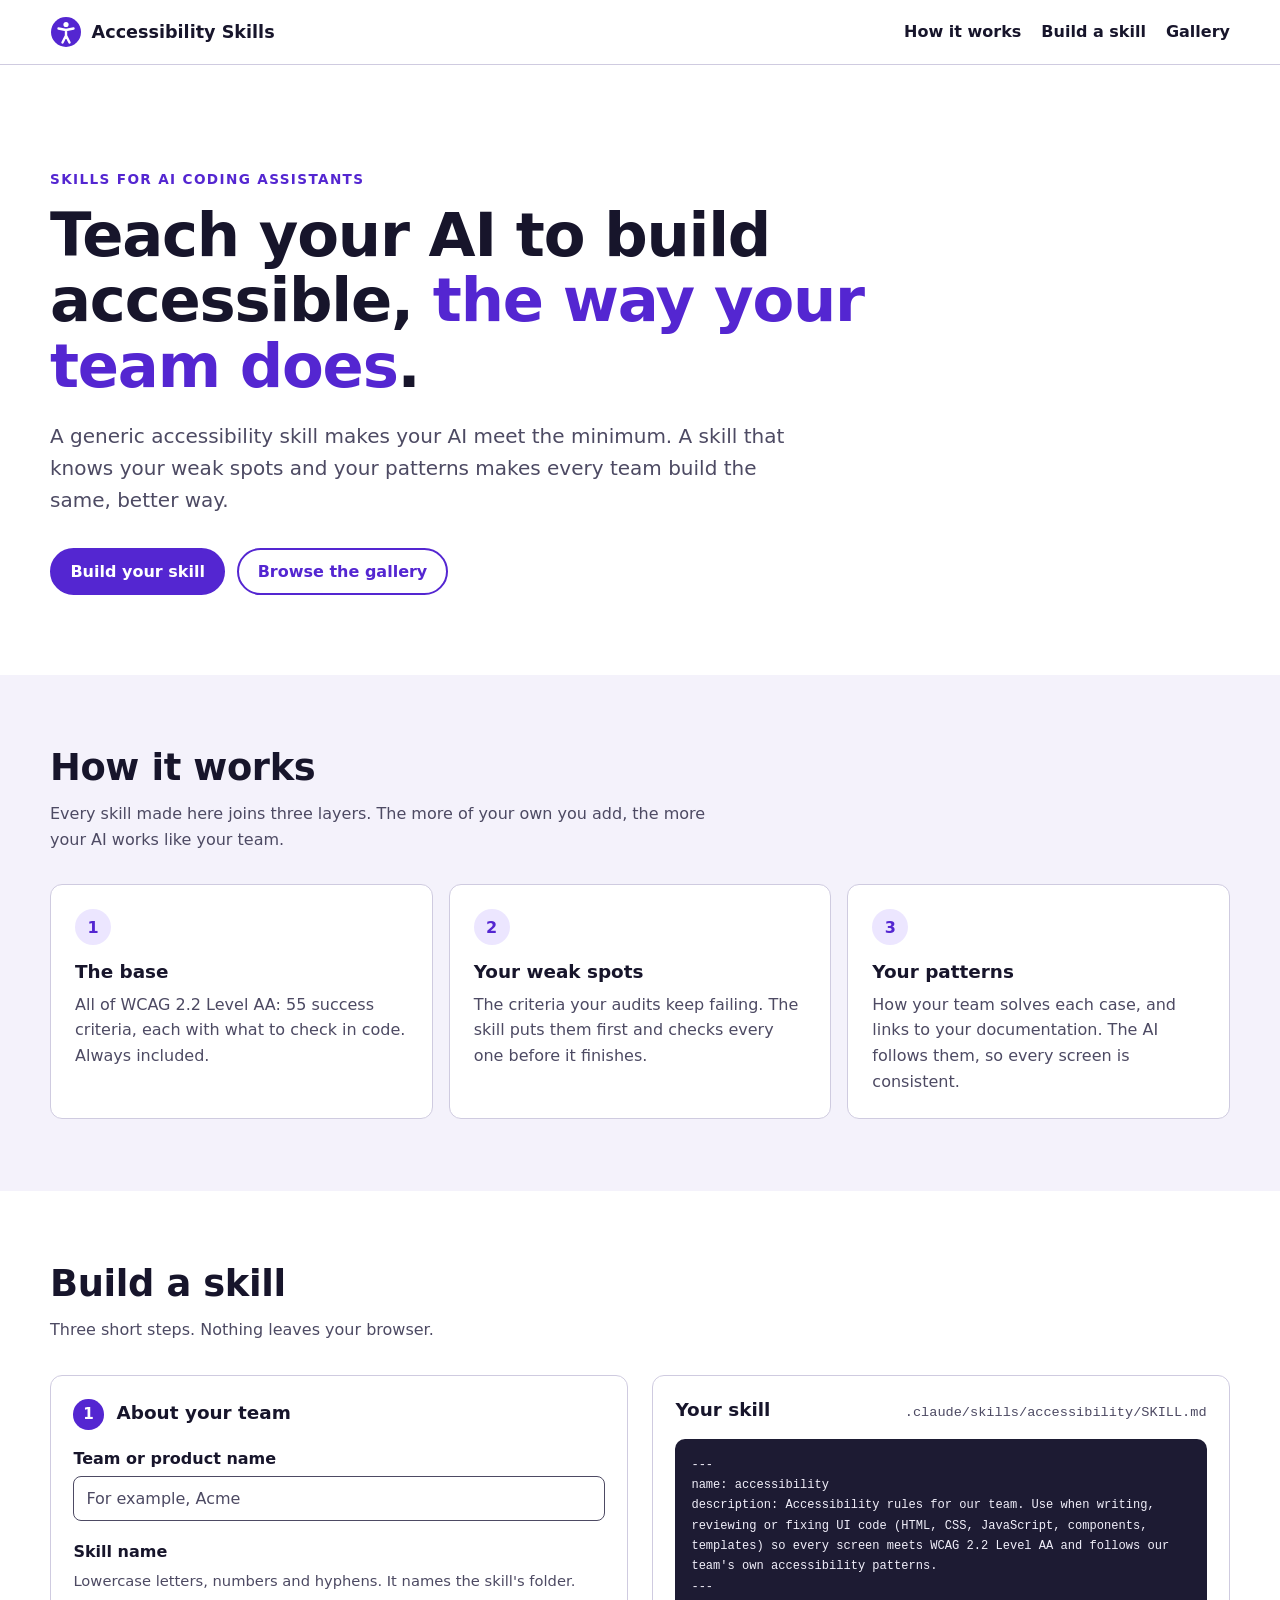
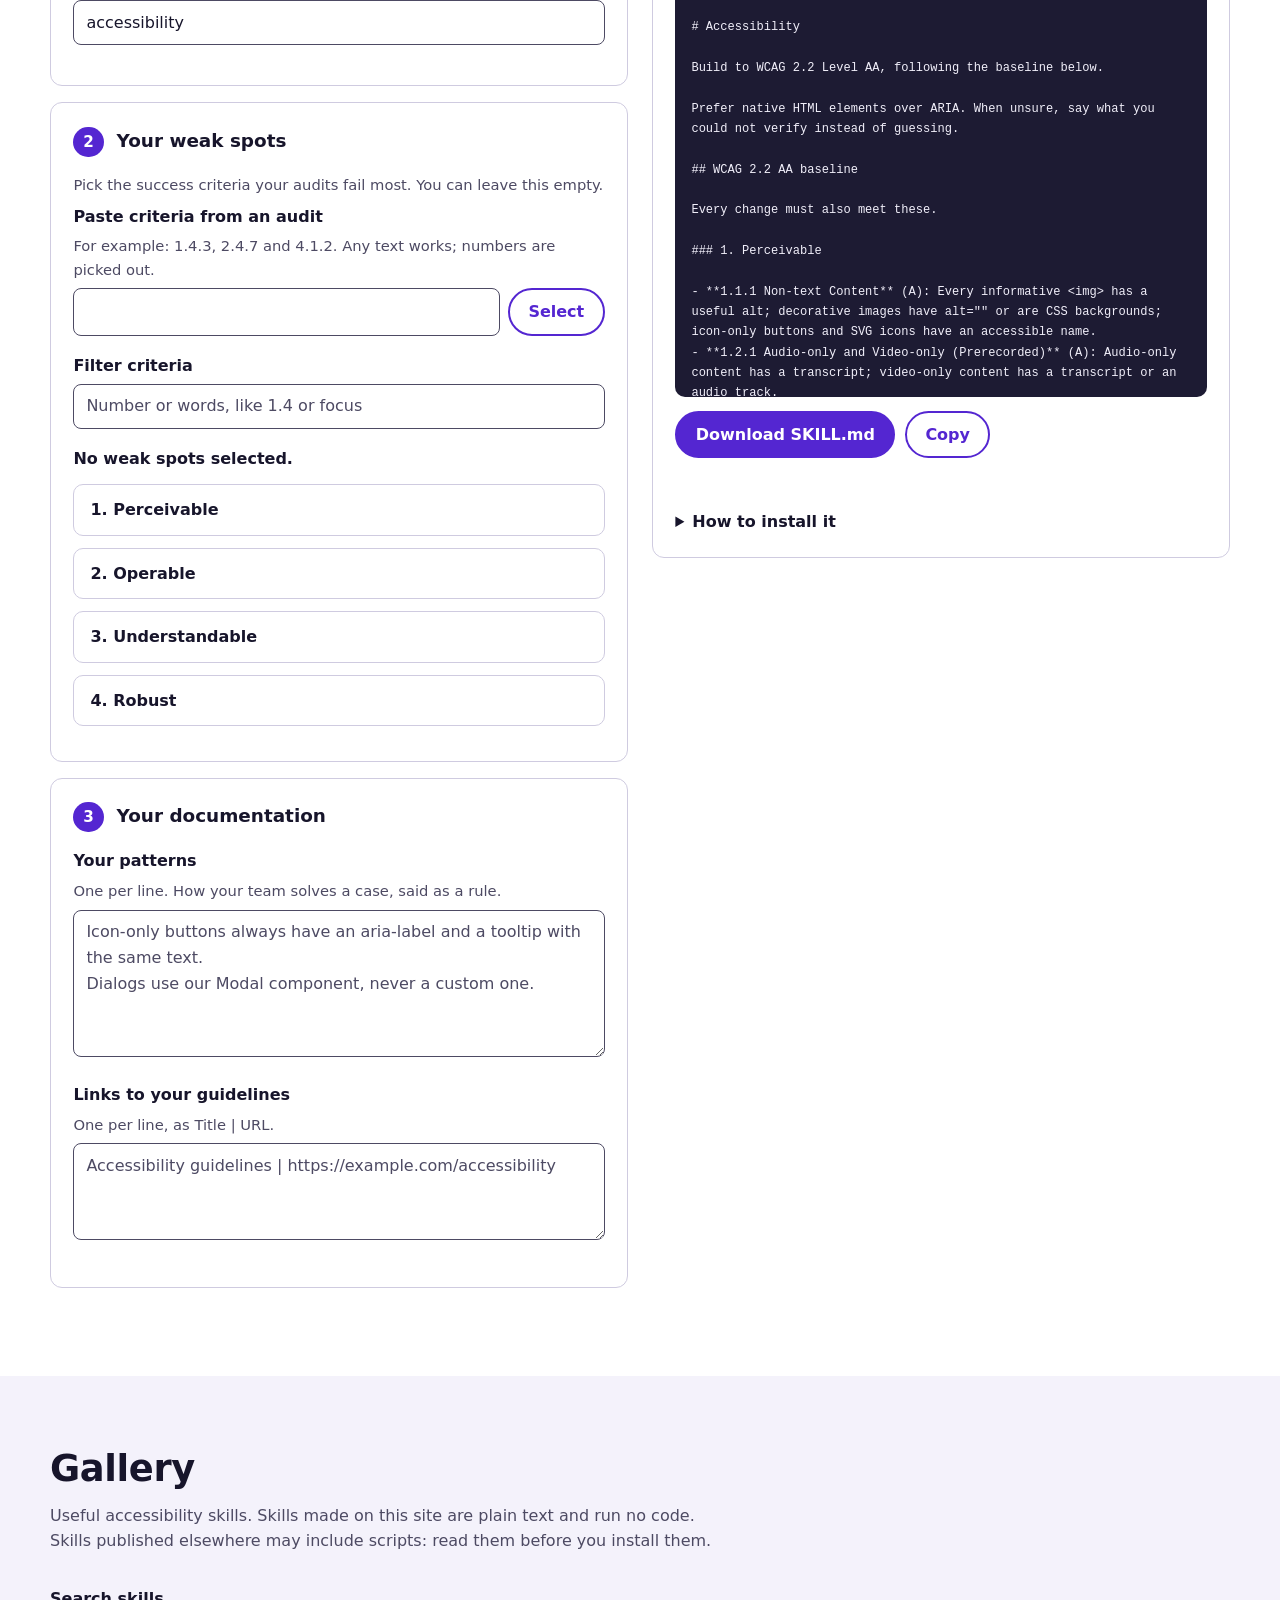
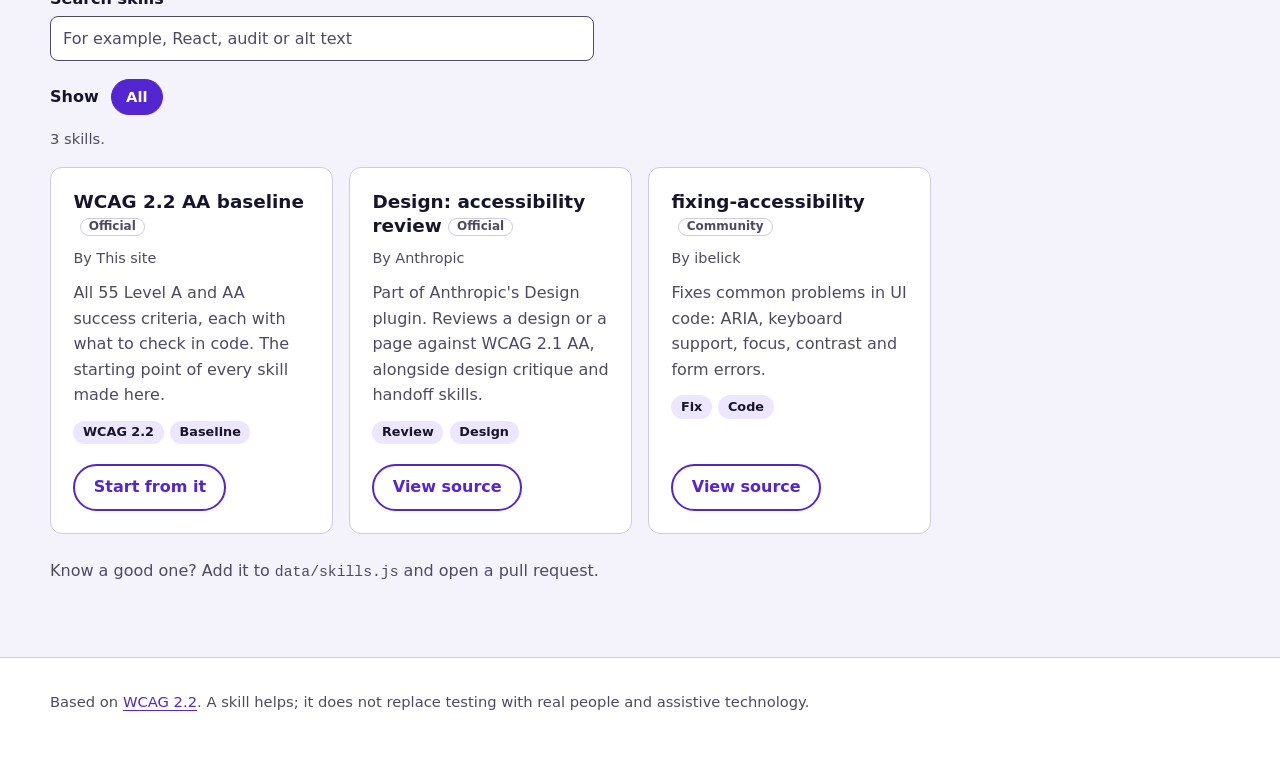
==== index.html @ 58a91721 "Move the gallery below the builder and add a search" ====
<!doctype html>
<html lang="en">
<head>
	<meta charset="utf-8">
	<meta name="viewport" content="width=device-width, initial-scale=1">
	<title>Accessibility Skills · Skills for your AI</title>
	<meta name="description" content="Share accessibility skills for AI coding assistants, and build your own from WCAG 2.2, your weak spots and your documentation.">
	<link rel="stylesheet" href="styles.css">
	<script type="module" src="app.js"></script>
</head>
<body>
	<a class="skip" href="#main">Skip to main content</a>

	<header class="site-header">
		<div class="wrap header-row">
			<a class="brand" href="#top" aria-label="Accessibility Skills, home">
				<svg viewBox="0 0 32 32" aria-hidden="true" focusable="false"><circle cx="16" cy="16" r="15"/><circle class="fg" cx="16" cy="8.5" r="2.6"/><path class="fg-line" d="M8.5 12.5 16 14l7.5-1.5M16 14v5.5m0 0-3.5 7m3.5-7 3.5 7"/></svg>
				<span>Accessibility Skills</span>
			</a>
			<nav aria-label="Main">
				<ul>
					<li><a href="#how">How it works</a></li>
					<li><a href="#build">Build a skill</a></li>
					<li><a href="#gallery">Gallery</a></li>
				</ul>
			</nav>
		</div>
	</header>

	<main id="main" tabindex="-1">
		<section class="hero" id="top" aria-labelledby="hero-title">
			<div class="wrap">
				<p class="eyebrow">Skills for AI coding assistants</p>
				<h1 id="hero-title">Teach your AI to build accessible, <em>the way your team does</em>.</h1>
				<p class="lead">A generic accessibility skill makes your AI meet the minimum. A skill that knows your weak spots and your patterns makes every team build the same, better way.</p>
				<p class="actions">
					<a class="button primary" href="#build">Build your skill</a>
					<a class="button" href="#gallery">Browse the gallery</a>
				</p>
			</div>
		</section>

		<section class="band" id="how" aria-labelledby="how-title">
			<div class="wrap">
				<h2 id="how-title">How it works</h2>
				<p class="section-lead">Every skill made here joins three layers. The more of your own you add, the more your AI works like your team.</p>
				<ol class="layers">
					<li>
						<span class="layer-n" aria-hidden="true">1</span>
						<h3>The base</h3>
						<p>All of WCAG 2.2 Level AA: 55 success criteria, each with what to check in code. Always included.</p>
					</li>
					<li>
						<span class="layer-n" aria-hidden="true">2</span>
						<h3>Your weak spots</h3>
						<p>The criteria your audits keep failing. The skill puts them first and checks every one before it finishes.</p>
					</li>
					<li>
						<span class="layer-n" aria-hidden="true">3</span>
						<h3>Your patterns</h3>
						<p>How your team solves each case, and links to your documentation. The AI follows them, so every screen is consistent.</p>
					</li>
				</ol>
			</div>
		</section>


		<section id="build" aria-labelledby="build-title">
			<div class="wrap">
				<h2 id="build-title" tabindex="-1">Build a skill</h2>
				<p class="section-lead">Three short steps. Nothing leaves your browser.</p>

				<div class="builder">
					<form id="builder" novalidate>
						<fieldset class="step">
							<legend><span class="step-n">1</span> About your team</legend>
							<div class="field">
								<label for="team">Team or product name</label>
								<input id="team" name="team" type="text" autocomplete="organization" placeholder="For example, Acme">
							</div>
							<div class="field">
								<label for="slug">Skill name</label>
								<p class="hint" id="slug-hint">Lowercase letters, numbers and hyphens. It names the skill's folder.</p>
								<input id="slug" name="slug" type="text" aria-describedby="slug-hint" spellcheck="false" autocapitalize="none">
							</div>
						</fieldset>

						<fieldset class="step">
							<legend><span class="step-n">2</span> Your weak spots</legend>
							<p class="hint">Pick the success criteria your audits fail most. You can leave this empty.</p>
							<div class="field">
								<label for="paste">Paste criteria from an audit</label>
								<p class="hint" id="paste-hint">For example: 1.4.3, 2.4.7 and 4.1.2. Any text works; numbers are picked out.</p>
								<div class="inline">
									<input id="paste" type="text" aria-describedby="paste-hint" spellcheck="false">
									<button type="button" class="button" id="paste-apply">Select</button>
								</div>
							</div>
							<div class="field">
								<label for="filter">Filter criteria</label>
								<input id="filter" type="search" placeholder="Number or words, like 1.4 or focus">
							</div>
							<p class="picked" id="picked" role="status">No weak spots selected.</p>
							<div id="criteria"></div>
						</fieldset>

						<fieldset class="step">
							<legend><span class="step-n">3</span> Your documentation</legend>
							<div class="field">
								<label for="patterns">Your patterns</label>
								<p class="hint" id="patterns-hint">One per line. How your team solves a case, said as a rule.</p>
								<textarea id="patterns" rows="5" aria-describedby="patterns-hint" placeholder="Icon-only buttons always have an aria-label and a tooltip with the same text.&#10;Dialogs use our Modal component, never a custom one."></textarea>
							</div>
							<div class="field">
								<label for="links">Links to your guidelines</label>
								<p class="hint" id="links-hint">One per line, as Title | URL.</p>
								<textarea id="links" rows="3" aria-describedby="links-hint" spellcheck="false" placeholder="Accessibility guidelines | https://example.com/accessibility"></textarea>
							</div>
						</fieldset>
					</form>

					<div class="output" role="region" aria-labelledby="output-title">
						<div class="output-head">
							<h3 id="output-title">Your skill</h3>
							<p class="file" id="file-path"></p>
						</div>
						<pre class="preview" tabindex="0" role="region" aria-label="SKILL.md preview"><code id="preview"></code></pre>
						<div class="output-actions">
							<button type="button" class="button primary" id="download">Download SKILL.md</button>
							<button type="button" class="button" id="copy">Copy</button>
						</div>
						<p class="toast" id="toast" role="status"></p>
						<details class="install">
							<summary>How to install it</summary>
							<p>Save the file as <code id="install-path"></code> in your project, or in <code>~/.claude/skills</code> to use it everywhere. Claude Code picks it up the next time it starts. Other assistants that read <code>SKILL.md</code> files work the same way.</p>
						</details>
					</div>
				</div>
			</div>
		</section>

		<section class="band" id="gallery" aria-labelledby="gallery-title">
			<div class="wrap">
				<h2 id="gallery-title">Gallery</h2>
				<p class="section-lead">Useful accessibility skills. Skills made on this site are plain text and run no code. Skills published elsewhere may include scripts: read them before you install them.</p>
				<div class="field gallery-search">
					<label for="gallery-search">Search skills</label>
					<input id="gallery-search" type="search" placeholder="For example, React, audit or alt text">
				</div>
				<div class="filters" role="group" aria-labelledby="filter-label">
					<span id="filter-label">Show</span>
					<div id="gallery-filters" class="chips"></div>
				</div>
				<p class="count" id="gallery-count" role="status"></p>
				<ul class="cards" id="gallery-list"></ul>
				<p class="share">Know a good one? Add it to <code>data/skills.js</code> and open a pull request.</p>
			</div>
		</section>
	</main>

	<footer class="site-footer">
		<div class="wrap">
			<p>Based on <a href="https://www.w3.org/TR/WCAG22/">WCAG 2.2</a>. A skill helps; it does not replace testing with real people and assistive technology.</p>
		</div>
	</footer>
</body>
</html>
---- styles.css ----
:root {
	color-scheme: light dark;
	--bg: #ffffff;
	--band: #f4f2fb;
	--surface: #ffffff;
	--ink: #17152b;
	--muted: #4d4a63;
	--line: #cfcbe0;
	--accent: #5426d1;
	--accent-ink: #ffffff;
	--accent-soft: #ece6ff;
	--focus: #0b57d0;
	--code-bg: #1d1b33;
	--code-ink: #f1effa;
	--radius: 12px;
	--font: system-ui, -apple-system, "Segoe UI", Roboto, sans-serif;
	--mono: ui-monospace, "SF Mono", Menlo, Consolas, monospace;
}

@media (prefers-color-scheme: dark) {
	:root {
		--bg: #12111f;
		--band: #1a1830;
		--surface: #201e38;
		--ink: #f1effa;
		--muted: #bdb8d6;
		--line: #4a4668;
		--accent: #b9a3ff;
		--accent-ink: #12111f;
		--accent-soft: #2e2856;
		--focus: #8ab4ff;
		--code-bg: #0b0a16;
	}
}

*, *::before, *::after { box-sizing: border-box; }

html { scroll-behavior: smooth; scroll-padding-top: 5rem; }

@media (prefers-reduced-motion: reduce) {
	html { scroll-behavior: auto; }
	*, *::before, *::after { transition: none !important; }
}

body {
	margin: 0;
	background: var(--bg);
	color: var(--ink);
	font: 1rem/1.6 var(--font);
}

a { color: var(--accent); text-underline-offset: 0.18em; }

:focus-visible {
	outline: 3px solid var(--focus);
	outline-offset: 2px;
	border-radius: 4px;
}

main:focus { outline: none; }

code { font-family: var(--mono); font-size: 0.92em; }

.wrap { width: min(1180px, 100% - 2rem); margin-inline: auto; }

.skip {
	position: absolute;
	left: 1rem;
	top: -4rem;
	z-index: 10;
	padding: 0.6rem 1rem;
	border-radius: 8px;
	background: var(--accent);
	color: var(--accent-ink);
	font-weight: 600;
}
.skip:focus { top: 1rem; }

/* Header */

.site-header {
	position: sticky;
	top: 0;
	z-index: 5;
	border-bottom: 1px solid var(--line);
	background: color-mix(in srgb, var(--bg) 92%, transparent);
	backdrop-filter: blur(8px);
}

.header-row { display: flex; flex-wrap: wrap; gap: 0.5rem 1.5rem; align-items: center; justify-content: space-between; min-height: 4rem; }

.brand { display: inline-flex; gap: 0.6rem; align-items: center; color: var(--ink); font-weight: 750; font-size: 1.1rem; text-decoration: none; }
.brand svg { width: 2rem; height: 2rem; }
.brand svg circle:first-child { fill: var(--accent); }
.brand .fg { fill: var(--accent-ink); }
.brand .fg-line { fill: none; stroke: var(--accent-ink); stroke-width: 2.4; stroke-linecap: round; stroke-linejoin: round; }

nav ul { display: flex; flex-wrap: wrap; gap: 0.25rem 1.25rem; margin: 0; padding: 0; list-style: none; }
nav a { display: inline-block; padding: 0.5rem 0; color: var(--ink); font-weight: 550; text-decoration: none; }
nav a:hover { color: var(--accent); text-decoration: underline; }

/* Hero */

.hero { padding: clamp(3rem, 9vw, 6.5rem) 0 clamp(2.5rem, 7vw, 5rem); }

.eyebrow { margin: 0 0 0.75rem; color: var(--accent); font-size: 0.85rem; font-weight: 700; letter-spacing: 0.1em; text-transform: uppercase; }

h1 { max-width: 20ch; margin: 0; font-size: clamp(2.2rem, 5.5vw, 3.8rem); line-height: 1.08; letter-spacing: -0.02em; }
h1 em { color: var(--accent); font-style: normal; }

.lead { max-width: 60ch; margin: 1.25rem 0 0; color: var(--muted); font-size: clamp(1.05rem, 1.8vw, 1.25rem); }

.actions { display: flex; flex-wrap: wrap; gap: 0.75rem; margin: 2rem 0 0; }

/* Buttons */

.button {
	display: inline-flex;
	align-items: center;
	justify-content: center;
	min-height: 2.75rem;
	padding: 0.55rem 1.15rem;
	border: 2px solid var(--accent);
	border-radius: 999px;
	background: transparent;
	color: var(--accent);
	font: inherit;
	font-weight: 650;
	text-decoration: none;
	cursor: pointer;
}
.button:hover { background: var(--accent-soft); }
.button.primary { background: var(--accent); color: var(--accent-ink); }
.button.primary:hover { background: color-mix(in srgb, var(--accent) 85%, var(--ink)); }

/* Sections */

section { padding: clamp(2.5rem, 6vw, 4.5rem) 0; }
.band { background: var(--band); }

h2 { margin: 0; font-size: clamp(1.6rem, 3.2vw, 2.3rem); line-height: 1.15; letter-spacing: -0.01em; }
h3 { margin: 0; font-size: 1.15rem; line-height: 1.3; }

.section-lead { max-width: 65ch; margin: 0.75rem 0 2rem; color: var(--muted); }

/* Layers */

.layers { display: grid; grid-template-columns: repeat(auto-fit, minmax(240px, 1fr)); gap: 1rem; margin: 0; padding: 0; list-style: none; }
.layers li { padding: 1.5rem; border: 1px solid var(--line); border-radius: var(--radius); background: var(--surface); }
.layers p { margin: 0.5rem 0 0; color: var(--muted); }
.layer-n { display: grid; place-items: center; width: 2.25rem; height: 2.25rem; margin-bottom: 0.9rem; border-radius: 50%; background: var(--accent-soft); color: var(--accent); font-weight: 800; }

/* Gallery */

.cards { display: grid; grid-template-columns: repeat(auto-fill, minmax(280px, 1fr)); gap: 1rem; margin: 0; padding: 0; list-style: none; }

.card { display: flex; flex-direction: column; gap: 0.6rem; padding: 1.4rem; border: 1px solid var(--line); border-radius: var(--radius); background: var(--surface); }
.card p { margin: 0; color: var(--muted); }
.card .by { font-size: 0.9rem; }
.card .tags { display: flex; flex-wrap: wrap; gap: 0.4rem; margin: 0.2rem 0 0; padding: 0; list-style: none; }
.card .tags li { padding: 0.1rem 0.6rem; border-radius: 999px; background: var(--accent-soft); color: var(--ink); font-size: 0.8rem; font-weight: 600; }
.card .card-action { margin-top: auto; padding-top: 0.6rem; }

.badge { display: inline-block; margin-left: 0.4rem; padding: 0 0.5rem; border: 1px solid var(--line); border-radius: 999px; color: var(--muted); font-size: 0.75rem; font-weight: 650; vertical-align: 0.15em; }

.share { margin: 1.5rem 0 0; color: var(--muted); }

.gallery-search { max-width: 34rem; }
.filters { display: flex; flex-wrap: wrap; gap: 0.5rem 0.75rem; align-items: center; margin: 0 0 0.75rem; }
.filters > span { font-weight: 650; }
.chips { display: flex; flex-wrap: wrap; gap: 0.5rem; }
.chip { min-height: 2.25rem; padding: 0.3rem 0.9rem; border: 1px solid var(--muted); border-radius: 999px; background: var(--surface); color: var(--ink); font: inherit; font-size: 0.92rem; font-weight: 600; cursor: pointer; }
.chip:hover { border-color: var(--accent); }
.chip[aria-pressed="true"] { border-color: var(--accent); background: var(--accent); color: var(--accent-ink); }
.count { margin: 0 0 1rem; color: var(--muted); font-size: 0.92rem; }
.card[hidden] { display: none; }
.card .scripts { padding: 0.5rem 0.7rem; border-left: 3px solid var(--accent); background: var(--accent-soft); color: var(--ink); font-size: 0.88rem; }

/* Builder */

.builder { display: grid; grid-template-columns: minmax(0, 1fr) minmax(0, 1fr); gap: 1.5rem; align-items: start; }

@media (max-width: 960px) {
	.builder { grid-template-columns: minmax(0, 1fr); }
}

.step { margin: 0 0 1rem; padding: 1.4rem; border: 1px solid var(--line); border-radius: var(--radius); background: var(--surface); }
.step legend { float: left; width: 100%; margin-bottom: 1rem; padding: 0; font-size: 1.15rem; font-weight: 750; }
.step legend + * { clear: both; }
.step-n { display: inline-grid; place-items: center; width: 1.9rem; height: 1.9rem; margin-right: 0.4rem; border-radius: 50%; background: var(--accent); color: var(--accent-ink); font-size: 0.95rem; }

.field { margin: 0 0 1.1rem; }
.field label { display: block; margin-bottom: 0.3rem; font-weight: 650; }
.hint { margin: 0 0 0.45rem; color: var(--muted); font-size: 0.92rem; }

input[type="text"], input[type="search"], textarea {
	width: 100%;
	min-height: 2.75rem;
	padding: 0.55rem 0.75rem;
	border: 1px solid var(--muted);
	border-radius: 8px;
	background: var(--bg);
	color: var(--ink);
	font: inherit;
}
textarea { resize: vertical; }
::placeholder { color: var(--muted); opacity: 1; }

.inline { display: flex; gap: 0.5rem; }
.inline input { flex: 1; }

.picked { margin: 0 0 0.75rem; font-weight: 650; }

.principle { margin: 0 0 0.75rem; border: 1px solid var(--line); border-radius: 10px; }
.principle summary { display: flex; gap: 0.5rem; align-items: baseline; justify-content: space-between; padding: 0.75rem 1rem; font-weight: 700; cursor: pointer; }
.principle summary small { color: var(--muted); font-weight: 500; }
.principle[open] summary { border-bottom: 1px solid var(--line); }
.principle ul { margin: 0; padding: 0.4rem 0; list-style: none; }

.criterion { display: grid; grid-template-columns: auto 1fr; gap: 0.15rem 0.75rem; padding: 0.55rem 1rem; }
.criterion:hover { background: var(--band); }
.criterion input { width: 1.25rem; height: 1.25rem; margin: 0.2rem 0 0; accent-color: var(--accent); }
.criterion label { font-weight: 600; cursor: pointer; }
.criterion .num { font-family: var(--mono); font-size: 0.9em; }
.criterion .level { margin-left: 0.35rem; color: var(--muted); font-size: 0.8rem; font-weight: 700; }
.criterion p { grid-column: 2; margin: 0; color: var(--muted); font-size: 0.92rem; }
.criterion[hidden] { display: none; }

.empty { margin: 0.5rem 0; color: var(--muted); }

/* Output */

.output { position: sticky; top: 5rem; display: flex; flex-direction: column; gap: 0.9rem; padding: 1.4rem; border: 1px solid var(--line); border-radius: var(--radius); background: var(--surface); }

@media (max-width: 960px) {
	.output { position: static; }
}

.output-head { display: flex; flex-wrap: wrap; gap: 0.25rem 1rem; align-items: baseline; justify-content: space-between; }
.file { margin: 0; color: var(--muted); font-family: var(--mono); font-size: 0.85rem; overflow-wrap: anywhere; }

.preview {
	max-height: min(62vh, 640px);
	margin: 0;
	padding: 1rem;
	overflow: auto;
	border-radius: 10px;
	background: var(--code-bg);
	color: var(--code-ink);
	font: 0.82rem/1.55 var(--mono);
	white-space: pre-wrap;
	overflow-wrap: anywhere;
}

.output-actions { display: flex; flex-wrap: wrap; gap: 0.6rem; }

.toast { min-height: 1.5em; margin: 0; color: var(--muted); font-size: 0.92rem; }

.install summary { font-weight: 650; cursor: pointer; }
.install p { margin: 0.5rem 0 0; color: var(--muted); font-size: 0.92rem; }

/* Footer */

.site-footer { padding: 2rem 0 3rem; border-top: 1px solid var(--line); color: var(--muted); font-size: 0.92rem; }
.site-footer p { margin: 0; }
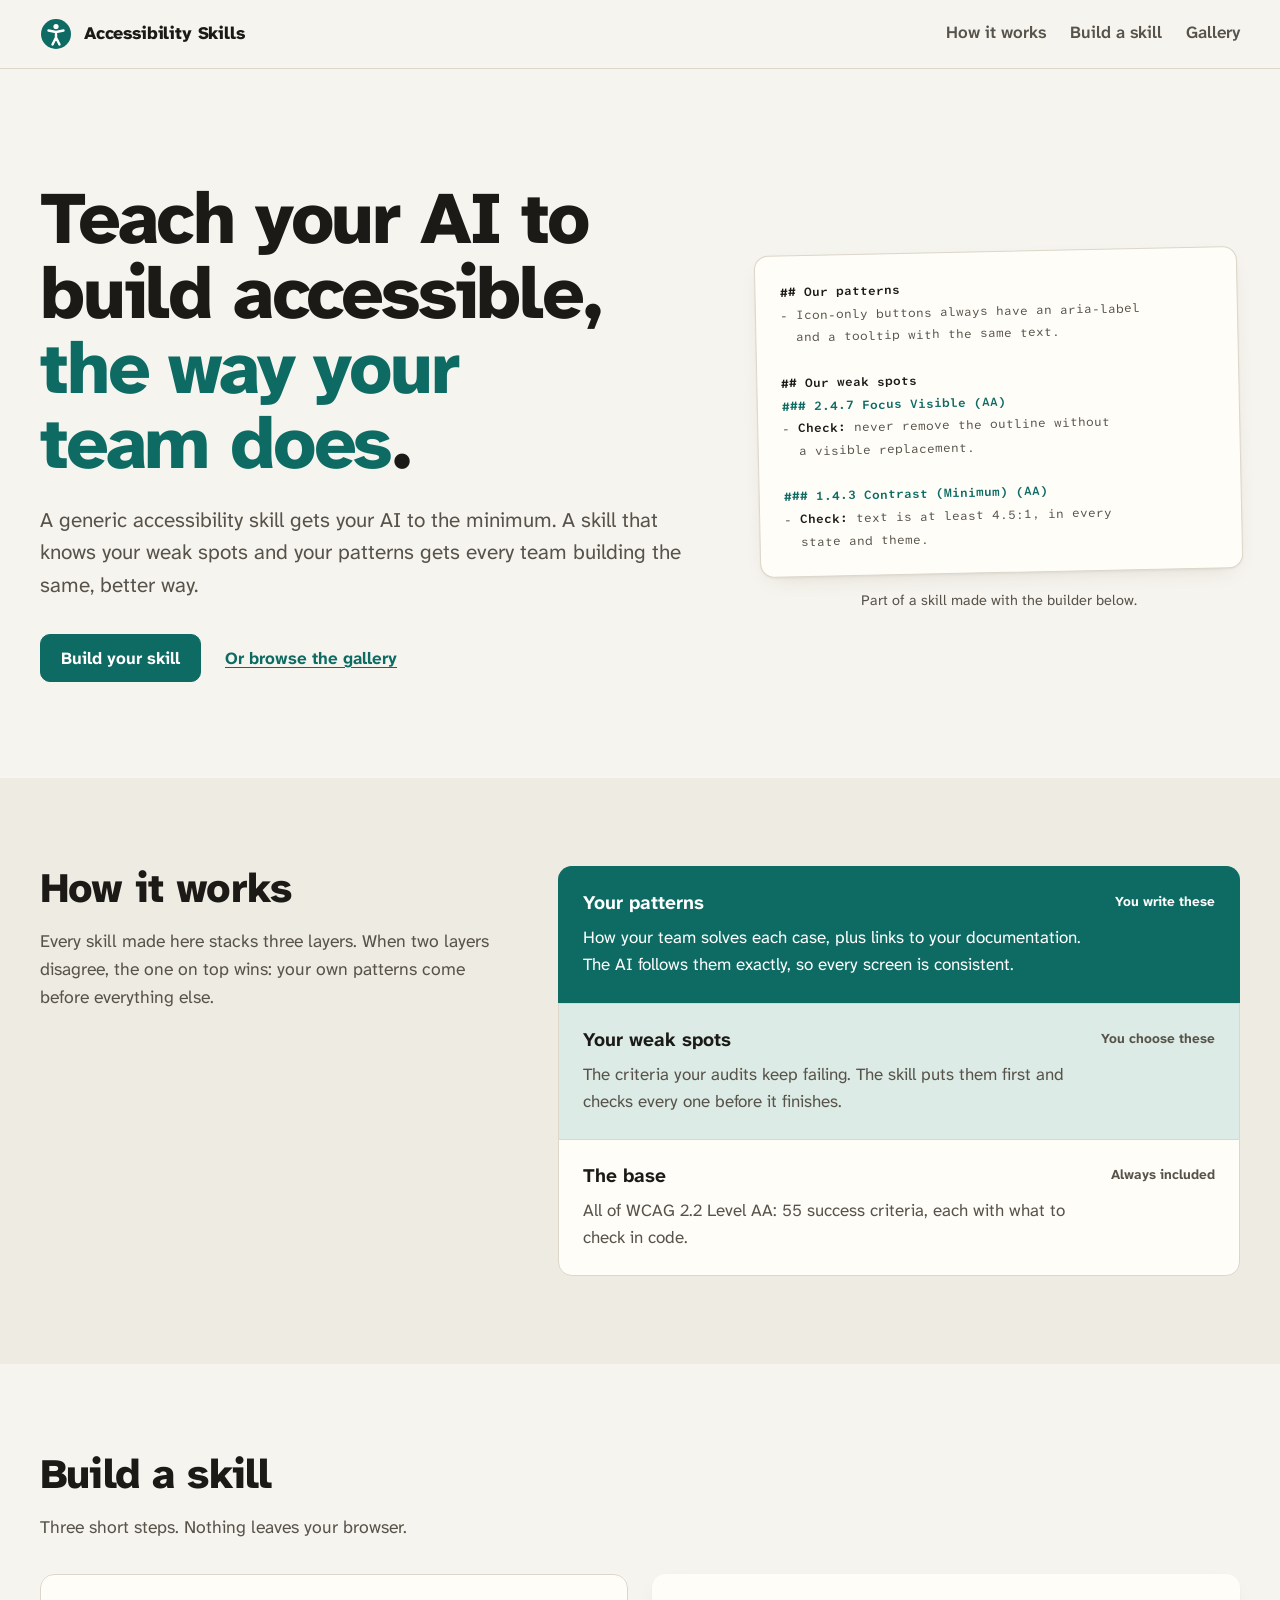
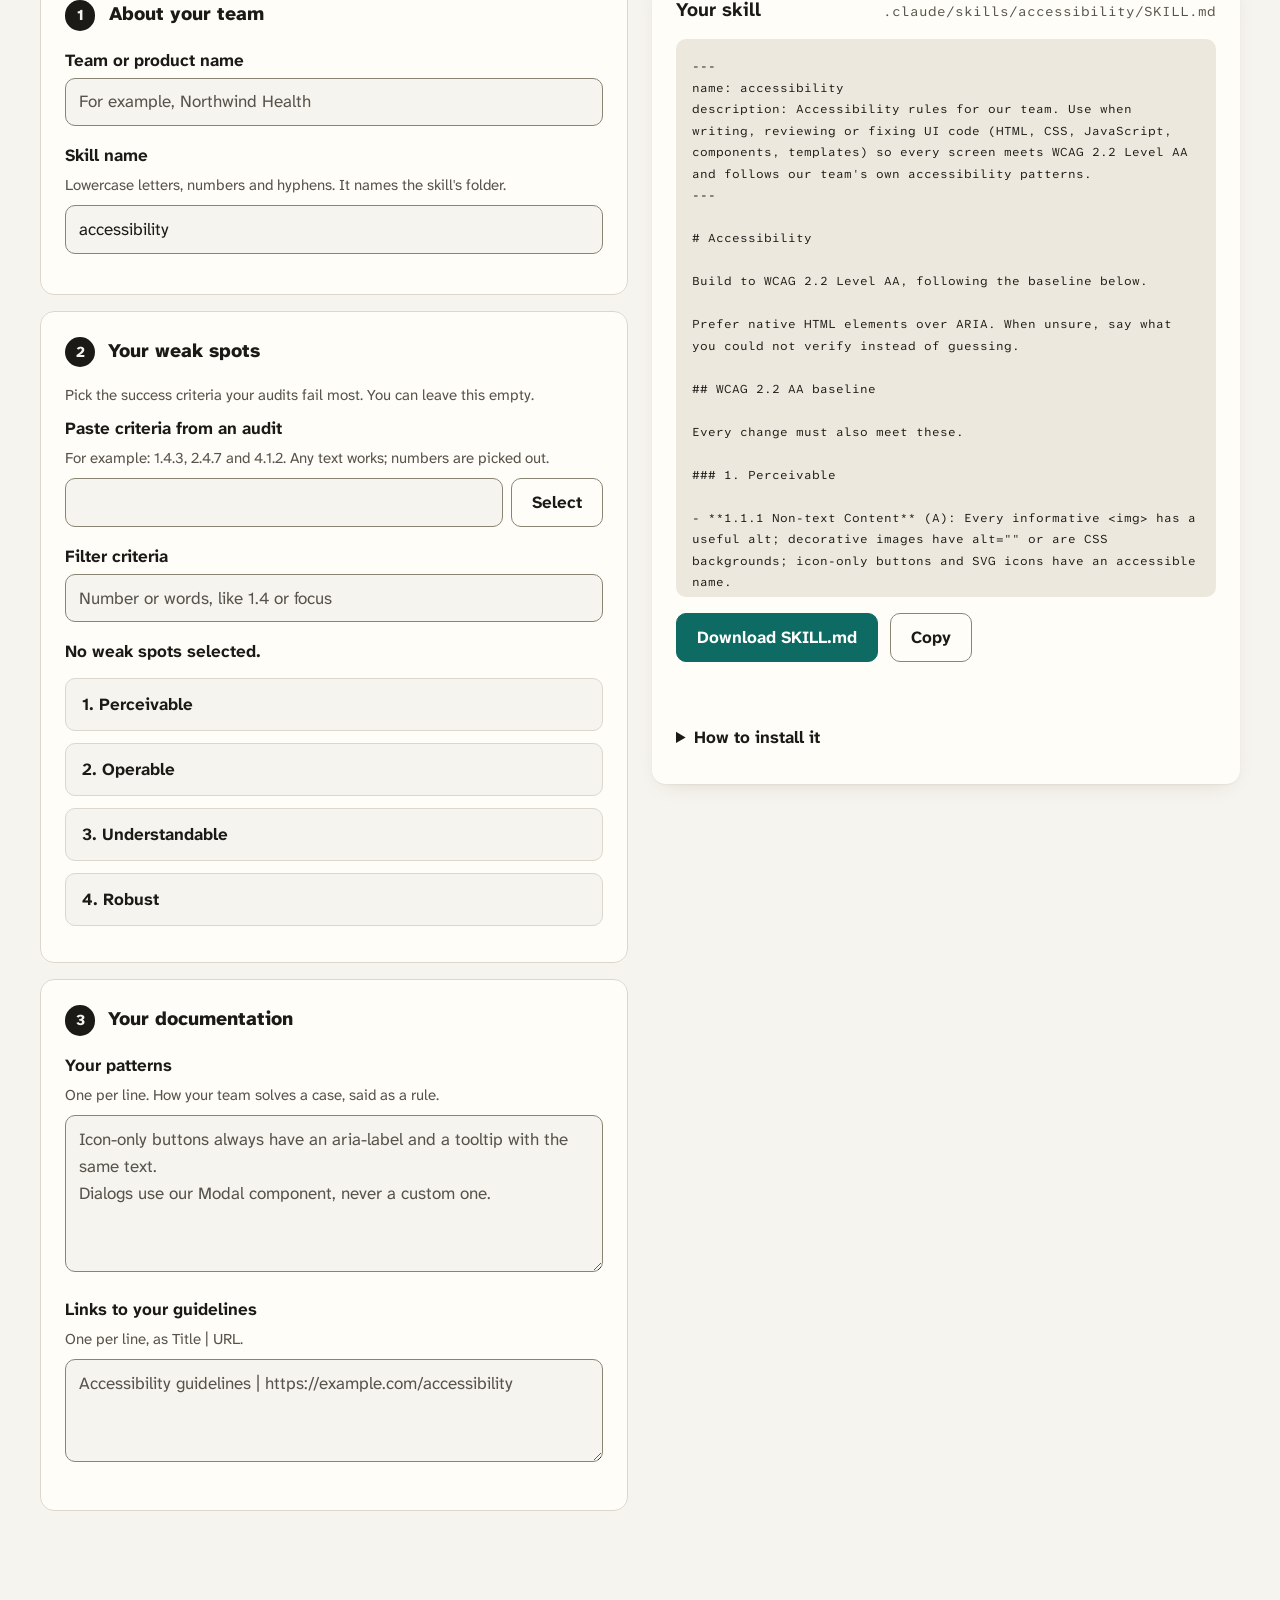
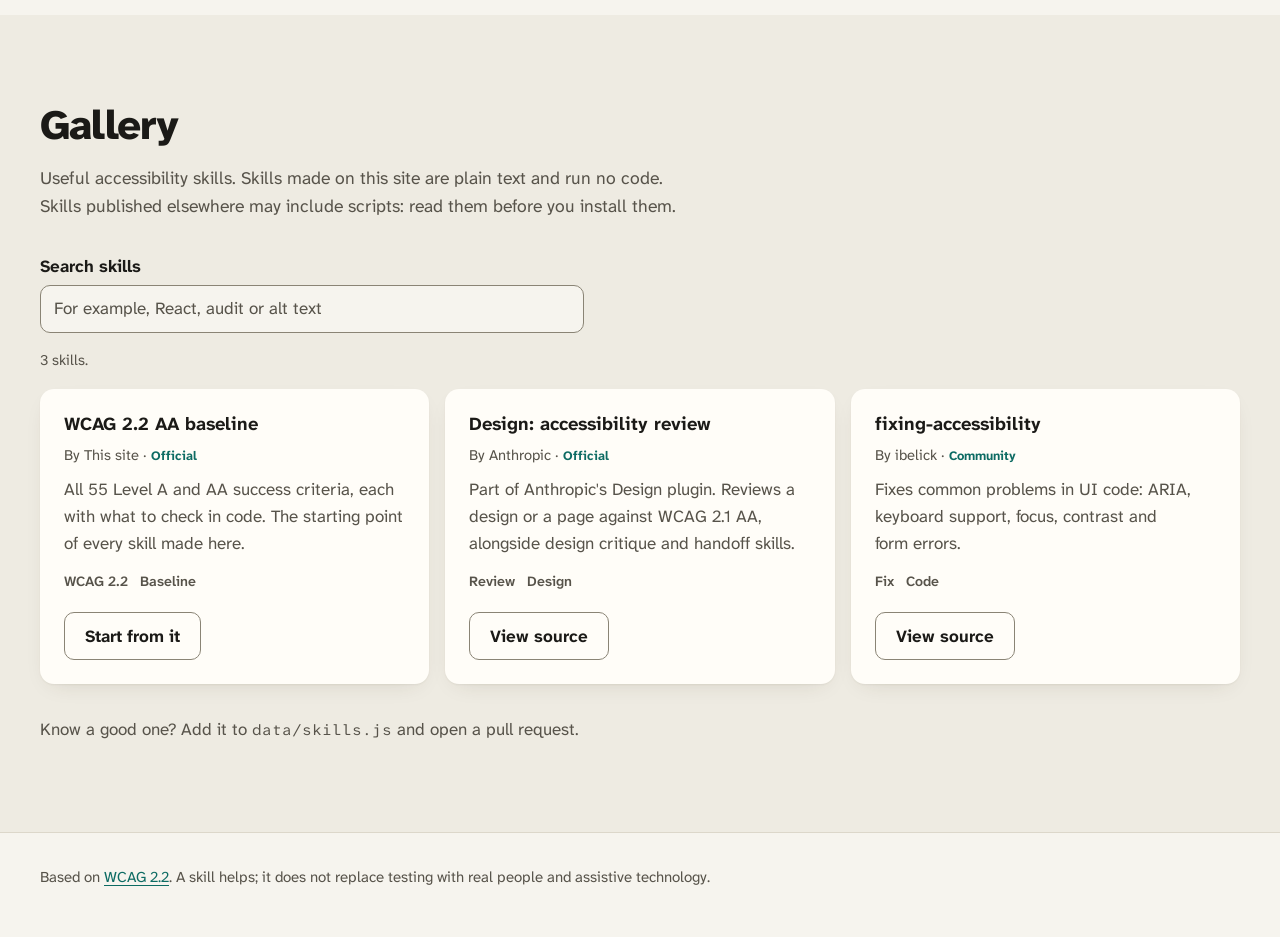
==== commit 269d006b: "Redesign the site with a warm palette, Atkinson Hyperlegible and a layer stack" ====
--- a/index.html
+++ b/index.html
@@ -5,6 +5,15 @@
 	<meta name="viewport" content="width=device-width, initial-scale=1">
 	<title>Accessibility Skills · Skills for your AI</title>
 	<meta name="description" content="Share accessibility skills for AI coding assistants, and build your own from WCAG 2.2, your weak spots and your documentation.">
+	<meta property="og:title" content="Accessibility Skills">
+	<meta property="og:description" content="Build an accessibility skill for your AI from WCAG 2.2, your weak spots and your own patterns.">
+	<meta property="og:type" content="website">
+	<meta name="theme-color" content="#f6f4ee" media="(prefers-color-scheme: light)">
+	<meta name="theme-color" content="#141412" media="(prefers-color-scheme: dark)">
+	<link rel="icon" href="data:image/svg+xml,%3Csvg xmlns='http://www.w3.org/2000/svg' viewBox='0 0 32 32'%3E%3Ccircle cx='16' cy='16' r='15' fill='%230d6b63'/%3E%3Ccircle cx='16' cy='8.5' r='2.6' fill='%23fff'/%3E%3Cpath d='M8.5 12.5 16 14l7.5-1.5M16 14v5.5m0 0-3.5 7m3.5-7 3.5 7' fill='none' stroke='%23fff' stroke-width='2.4' stroke-linecap='round' stroke-linejoin='round'/%3E%3C/svg%3E">
+	<link rel="preconnect" href="https://fonts.googleapis.com">
+	<link rel="preconnect" href="https://fonts.gstatic.com" crossorigin>
+	<link rel="stylesheet" href="https://fonts.googleapis.com/css2?family=Atkinson+Hyperlegible+Mono:wght@400;600&amp;family=Atkinson+Hyperlegible+Next:wght@400;600;700;800&amp;display=swap">
 	<link rel="stylesheet" href="styles.css">
 	<script type="module" src="app.js"></script>
 </head>
@@ -29,38 +38,56 @@
 
 	<main id="main" tabindex="-1">
 		<section class="hero" id="top" aria-labelledby="hero-title">
-			<div class="wrap">
-				<p class="eyebrow">Skills for AI coding assistants</p>
-				<h1 id="hero-title">Teach your AI to build accessible, <em>the way your team does</em>.</h1>
-				<p class="lead">A generic accessibility skill makes your AI meet the minimum. A skill that knows your weak spots and your patterns makes every team build the same, better way.</p>
-				<p class="actions">
-					<a class="button primary" href="#build">Build your skill</a>
-					<a class="button" href="#gallery">Browse the gallery</a>
-				</p>
+			<div class="wrap hero-grid">
+				<div class="hero-copy">
+					<h1 id="hero-title">Teach your AI to build accessible, <em>the way your team does</em>.</h1>
+					<p class="lead">A generic accessibility skill gets your AI to the minimum. A skill that knows your weak spots and your patterns gets every team building the same, better way.</p>
+					<p class="actions">
+						<a class="button primary" href="#build">Build your skill</a>
+						<a class="text-link" href="#gallery">Or browse the gallery</a>
+					</p>
+				</div>
+				<figure class="hero-sample">
+					<pre tabindex="0" role="region" aria-label="Sample skill"><code><span class="md-h">## Our patterns</span>
+- Icon-only buttons always have an aria-label
+  and a tooltip with the same text.
+
+<span class="md-h">## Our weak spots</span>
+<span class="md-h3">### 2.4.7 Focus Visible (AA)</span>
+- <b>Check:</b> never remove the outline without
+  a visible replacement.
+
+<span class="md-h3">### 1.4.3 Contrast (Minimum) (AA)</span>
+- <b>Check:</b> text is at least 4.5:1, in every
+  state and theme.</code></pre>
+					<figcaption>Part of a skill made with the builder below.</figcaption>
+				</figure>
 			</div>
 		</section>
 
 		<section class="band" id="how" aria-labelledby="how-title">
-			<div class="wrap">
-				<h2 id="how-title">How it works</h2>
-				<p class="section-lead">Every skill made here joins three layers. The more of your own you add, the more your AI works like your team.</p>
-				<ol class="layers">
-					<li>
-						<span class="layer-n" aria-hidden="true">1</span>
-						<h3>The base</h3>
-						<p>All of WCAG 2.2 Level AA: 55 success criteria, each with what to check in code. Always included.</p>
+			<div class="wrap how-grid">
+				<div>
+					<h2 id="how-title">How it works</h2>
+					<p class="section-lead">Every skill made here stacks three layers. When two layers disagree, the one on top wins: your own patterns come before everything else.</p>
+				</div>
+				<ul class="stack">
+					<li class="layer-top">
+						<h3>Your patterns</h3>
+						<p>How your team solves each case, plus links to your documentation. The AI follows them exactly, so every screen is consistent.</p>
+						<p class="layer-meta">You write these</p>
 					</li>
-					<li>
-						<span class="layer-n" aria-hidden="true">2</span>
+					<li class="layer-mid">
 						<h3>Your weak spots</h3>
 						<p>The criteria your audits keep failing. The skill puts them first and checks every one before it finishes.</p>
+						<p class="layer-meta">You choose these</p>
 					</li>
-					<li>
-						<span class="layer-n" aria-hidden="true">3</span>
-						<h3>Your patterns</h3>
-						<p>How your team solves each case, and links to your documentation. The AI follows them, so every screen is consistent.</p>
+					<li class="layer-base">
+						<h3>The base</h3>
+						<p>All of WCAG 2.2 Level AA: 55 success criteria, each with what to check in code.</p>
+						<p class="layer-meta">Always included</p>
 					</li>
-				</ol>
+				</ul>
 			</div>
 		</section>
 
@@ -76,7 +103,7 @@
 							<legend><span class="step-n">1</span> About your team</legend>
 							<div class="field">
 								<label for="team">Team or product name</label>
-								<input id="team" name="team" type="text" autocomplete="organization" placeholder="For example, Acme">
+								<input id="team" name="team" type="text" autocomplete="organization" placeholder="For example, Northwind Health">
 							</div>
 							<div class="field">
 								<label for="slug">Skill name</label>
--- a/styles.css
+++ b/styles.css
@@ -1,265 +1,399 @@
+/* Accessibility Skills. Warm paper and ink with one teal accent; Atkinson Hyperlegible, the
+   typeface the Braille Institute designed for readers with low vision. */
+
 :root {
 	color-scheme: light dark;
-	--bg: #ffffff;
-	--band: #f4f2fb;
-	--surface: #ffffff;
-	--ink: #17152b;
-	--muted: #4d4a63;
-	--line: #cfcbe0;
-	--accent: #5426d1;
+
+	--bg: #f6f4ee;
+	--band: #eeebe2;
+	--surface: #fffdf8;
+	--ink: #1b1a17;
+	--muted: #57534a;
+	--line: #dcd7ca;
+	--field-line: #8a8475;
+	--accent: #0d6b63;
 	--accent-ink: #ffffff;
-	--accent-soft: #ece6ff;
-	--focus: #0b57d0;
-	--code-bg: #1d1b33;
-	--code-ink: #f1effa;
-	--radius: 12px;
-	--font: system-ui, -apple-system, "Segoe UI", Roboto, sans-serif;
-	--mono: ui-monospace, "SF Mono", Menlo, Consolas, monospace;
+	--accent-soft: #dcebe6;
+	--accent-hover: #0a5751;
+	--code-bg: #ece8dd;
+	--shadow: 0 1px 2px rgb(60 50 30 / 0.06), 0 8px 24px -12px rgb(60 50 30 / 0.18);
+
+	--font: "Atkinson Hyperlegible Next", system-ui, sans-serif;
+	--mono: "Atkinson Hyperlegible Mono", ui-monospace, Menlo, monospace;
+
+	--space-1: 0.25rem;
+	--space-2: 0.5rem;
+	--space-3: 0.75rem;
+	--space-4: 1rem;
+	--space-6: 1.5rem;
+	--space-8: 2rem;
+	--space-12: 3rem;
+
+	--radius-s: 6px;
+	--radius: 14px;
+	--ease: cubic-bezier(0.22, 1, 0.36, 1);
 }
 
 @media (prefers-color-scheme: dark) {
 	:root {
-		--bg: #12111f;
-		--band: #1a1830;
-		--surface: #201e38;
-		--ink: #f1effa;
-		--muted: #bdb8d6;
-		--line: #4a4668;
-		--accent: #b9a3ff;
-		--accent-ink: #12111f;
-		--accent-soft: #2e2856;
-		--focus: #8ab4ff;
-		--code-bg: #0b0a16;
+		--bg: #141412;
+		--band: #1a1a17;
+		--surface: #201f1c;
+		--ink: #f1efe8;
+		--muted: #b9b4a7;
+		--line: #37352f;
+		--field-line: #8d887b;
+		--accent: #6fd1c3;
+		--accent-ink: #0f1f1c;
+		--accent-soft: #1d322e;
+		--accent-hover: #93ddd2;
+		--code-bg: #0e0e0c;
+		--shadow: 0 1px 2px rgb(0 0 0 / 0.4), 0 10px 28px -14px rgb(0 0 0 / 0.7);
 	}
 }
 
 *, *::before, *::after { box-sizing: border-box; }
 
-html { scroll-behavior: smooth; scroll-padding-top: 5rem; }
+html {
+	scroll-behavior: smooth;
+	scroll-padding-top: 5.5rem;
+	scrollbar-color: var(--field-line) var(--bg);
+	-webkit-text-size-adjust: 100%;
+}
 
 @media (prefers-reduced-motion: reduce) {
 	html { scroll-behavior: auto; }
-	*, *::before, *::after { transition: none !important; }
+	*, *::before, *::after { transition-duration: 0.01ms !important; }
 }
 
 body {
 	margin: 0;
 	background: var(--bg);
 	color: var(--ink);
-	font: 1rem/1.6 var(--font);
-}
-
-a { color: var(--accent); text-underline-offset: 0.18em; }
+	font: 400 1.0625rem/1.6 var(--font);
+	caret-color: var(--accent);
+	font-synthesis: none;
+}
+
+::selection { background: var(--accent); color: var(--accent-ink); }
+
+h1, h2, h3 { text-wrap: balance; }
+p, li { text-wrap: pretty; }
+
+a { color: var(--accent); text-decoration-thickness: 1px; text-underline-offset: 0.2em; }
+a:hover { text-decoration-thickness: 2px; }
+
+/* One focus style everywhere: ink, so it holds in both themes and on the accent. */
 
 :focus-visible {
-	outline: 3px solid var(--focus);
-	outline-offset: 2px;
-	border-radius: 4px;
-}
-
-main:focus { outline: none; }
-
-code { font-family: var(--mono); font-size: 0.92em; }
-
-.wrap { width: min(1180px, 100% - 2rem); margin-inline: auto; }
+	outline: 3px solid var(--ink);
+	outline-offset: 3px;
+	border-radius: var(--radius-s);
+}
+
+main:focus, h2:focus { outline: none; }
+
+code, pre { font-family: var(--mono); }
+code { font-size: 0.9em; }
+
+.wrap { width: min(1200px, 100% - 2.5rem); margin-inline: auto; }
 
 .skip {
 	position: absolute;
-	left: 1rem;
-	top: -4rem;
+	left: var(--space-4);
+	top: -5rem;
 	z-index: 10;
-	padding: 0.6rem 1rem;
-	border-radius: 8px;
-	background: var(--accent);
-	color: var(--accent-ink);
-	font-weight: 600;
-}
-.skip:focus { top: 1rem; }
-
-/* Header */
+	padding: var(--space-3) var(--space-4);
+	border-radius: var(--radius-s);
+	background: var(--ink);
+	color: var(--bg);
+	font-weight: 700;
+}
+.skip:focus { top: var(--space-4); }
+
+/* ---------------------------------------------------------------- header */
 
 .site-header {
 	position: sticky;
 	top: 0;
 	z-index: 5;
 	border-bottom: 1px solid var(--line);
-	background: color-mix(in srgb, var(--bg) 92%, transparent);
-	backdrop-filter: blur(8px);
-}
-
-.header-row { display: flex; flex-wrap: wrap; gap: 0.5rem 1.5rem; align-items: center; justify-content: space-between; min-height: 4rem; }
-
-.brand { display: inline-flex; gap: 0.6rem; align-items: center; color: var(--ink); font-weight: 750; font-size: 1.1rem; text-decoration: none; }
+	background: color-mix(in srgb, var(--bg) 94%, transparent);
+	backdrop-filter: saturate(1.4) blur(10px);
+}
+
+.header-row { display: flex; flex-wrap: wrap; gap: var(--space-2) var(--space-6); align-items: center; justify-content: space-between; min-height: 4.25rem; }
+
+.brand { display: inline-flex; gap: var(--space-3); align-items: center; color: var(--ink); font-size: 1.1rem; font-weight: 800; letter-spacing: -0.01em; text-decoration: none; }
 .brand svg { width: 2rem; height: 2rem; }
 .brand svg circle:first-child { fill: var(--accent); }
 .brand .fg { fill: var(--accent-ink); }
 .brand .fg-line { fill: none; stroke: var(--accent-ink); stroke-width: 2.4; stroke-linecap: round; stroke-linejoin: round; }
 
-nav ul { display: flex; flex-wrap: wrap; gap: 0.25rem 1.25rem; margin: 0; padding: 0; list-style: none; }
-nav a { display: inline-block; padding: 0.5rem 0; color: var(--ink); font-weight: 550; text-decoration: none; }
-nav a:hover { color: var(--accent); text-decoration: underline; }
-
-/* Hero */
-
-.hero { padding: clamp(3rem, 9vw, 6.5rem) 0 clamp(2.5rem, 7vw, 5rem); }
-
-.eyebrow { margin: 0 0 0.75rem; color: var(--accent); font-size: 0.85rem; font-weight: 700; letter-spacing: 0.1em; text-transform: uppercase; }
-
-h1 { max-width: 20ch; margin: 0; font-size: clamp(2.2rem, 5.5vw, 3.8rem); line-height: 1.08; letter-spacing: -0.02em; }
+nav ul { display: flex; flex-wrap: wrap; gap: 0 var(--space-6); margin: 0; padding: 0; list-style: none; }
+nav a {
+	display: inline-block;
+	padding: var(--space-3) 0;
+	border-bottom: 2px solid transparent;
+	color: var(--muted);
+	font-weight: 600;
+	text-decoration: none;
+	transition: color 160ms var(--ease), border-color 160ms var(--ease);
+}
+nav a:hover { color: var(--ink); }
+nav a[aria-current] { border-bottom-color: var(--accent); color: var(--ink); }
+
+/* ---------------------------------------------------------------- hero */
+
+.hero { padding: clamp(3.5rem, 9vw, 7rem) 0 clamp(3rem, 8vw, 6rem); }
+
+.hero-grid { display: grid; grid-template-columns: minmax(0, 1.15fr) minmax(0, 0.85fr); gap: clamp(2rem, 5vw, 5rem); align-items: center; }
+
+@media (max-width: 900px) {
+	.hero-grid { grid-template-columns: minmax(0, 1fr); }
+}
+
+h1 {
+	max-width: 16ch;
+	margin: 0;
+	font-size: clamp(2.5rem, 6vw, 4.6rem);
+	font-weight: 800;
+	line-height: 1.02;
+	letter-spacing: -0.03em;
+}
 h1 em { color: var(--accent); font-style: normal; }
 
-.lead { max-width: 60ch; margin: 1.25rem 0 0; color: var(--muted); font-size: clamp(1.05rem, 1.8vw, 1.25rem); }
-
-.actions { display: flex; flex-wrap: wrap; gap: 0.75rem; margin: 2rem 0 0; }
-
-/* Buttons */
+.lead { max-width: 52ch; margin: var(--space-6) 0 0; color: var(--muted); font-size: clamp(1.1rem, 1.7vw, 1.3rem); line-height: 1.55; }
+
+.actions { display: flex; flex-wrap: wrap; gap: var(--space-4) var(--space-6); align-items: center; margin: var(--space-8) 0 0; }
+
+.text-link { font-weight: 700; }
+
+.hero-sample { margin: 0; }
+.hero-sample pre {
+	margin: 0;
+	padding: var(--space-6);
+	overflow: auto;
+	border: 1px solid var(--line);
+	border-radius: var(--radius);
+	background: var(--surface);
+	box-shadow: var(--shadow);
+	color: var(--muted);
+	font-size: 0.86rem;
+	line-height: 1.65;
+	transform: rotate(-1.2deg);
+}
+.hero-sample b { color: var(--ink); font-weight: 600; }
+.md-h { color: var(--ink); font-weight: 600; }
+.md-h3 { color: var(--accent); font-weight: 600; }
+.hero-sample figcaption { margin-top: var(--space-4); color: var(--muted); font-size: 0.9rem; text-align: center; }
+
+@media (max-width: 900px) {
+	.hero-sample pre { white-space: pre-wrap; transform: none; }
+}
+
+/* ---------------------------------------------------------------- buttons */
 
 .button {
 	display: inline-flex;
 	align-items: center;
 	justify-content: center;
-	min-height: 2.75rem;
-	padding: 0.55rem 1.15rem;
-	border: 2px solid var(--accent);
-	border-radius: 999px;
-	background: transparent;
-	color: var(--accent);
+	min-height: 2.875rem;
+	padding: 0.6rem 1.25rem;
+	border: 1.5px solid var(--field-line);
+	border-radius: 10px;
+	background: var(--surface);
+	color: var(--ink);
 	font: inherit;
-	font-weight: 650;
+	font-weight: 700;
 	text-decoration: none;
 	cursor: pointer;
-}
-.button:hover { background: var(--accent-soft); }
-.button.primary { background: var(--accent); color: var(--accent-ink); }
-.button.primary:hover { background: color-mix(in srgb, var(--accent) 85%, var(--ink)); }
-
-/* Sections */
-
-section { padding: clamp(2.5rem, 6vw, 4.5rem) 0; }
+	transition: background-color 160ms var(--ease), border-color 160ms var(--ease), transform 120ms var(--ease);
+}
+.button:hover { border-color: var(--ink); }
+.button:active { transform: translateY(1px); }
+.button.primary { border-color: var(--accent); background: var(--accent); color: var(--accent-ink); }
+.button.primary:hover { border-color: var(--accent-hover); background: var(--accent-hover); }
+
+/* ---------------------------------------------------------------- sections */
+
+section { padding: clamp(3rem, 7vw, 5.5rem) 0; }
 .band { background: var(--band); }
 
-h2 { margin: 0; font-size: clamp(1.6rem, 3.2vw, 2.3rem); line-height: 1.15; letter-spacing: -0.01em; }
-h3 { margin: 0; font-size: 1.15rem; line-height: 1.3; }
-
-.section-lead { max-width: 65ch; margin: 0.75rem 0 2rem; color: var(--muted); }
-
-/* Layers */
-
-.layers { display: grid; grid-template-columns: repeat(auto-fit, minmax(240px, 1fr)); gap: 1rem; margin: 0; padding: 0; list-style: none; }
-.layers li { padding: 1.5rem; border: 1px solid var(--line); border-radius: var(--radius); background: var(--surface); }
-.layers p { margin: 0.5rem 0 0; color: var(--muted); }
-.layer-n { display: grid; place-items: center; width: 2.25rem; height: 2.25rem; margin-bottom: 0.9rem; border-radius: 50%; background: var(--accent-soft); color: var(--accent); font-weight: 800; }
-
-/* Gallery */
-
-.cards { display: grid; grid-template-columns: repeat(auto-fill, minmax(280px, 1fr)); gap: 1rem; margin: 0; padding: 0; list-style: none; }
-
-.card { display: flex; flex-direction: column; gap: 0.6rem; padding: 1.4rem; border: 1px solid var(--line); border-radius: var(--radius); background: var(--surface); }
+h2 { margin: 0; font-size: clamp(1.8rem, 3.4vw, 2.6rem); font-weight: 800; line-height: 1.1; letter-spacing: -0.02em; }
+h3 { margin: 0; font-size: 1.2rem; font-weight: 700; line-height: 1.3; }
+
+.section-lead { max-width: 60ch; margin: var(--space-4) 0 var(--space-8); color: var(--muted); font-size: 1.1rem; }
+
+/* How it works: the three layers drawn as a stack, top layer first. */
+
+.how-grid { display: grid; grid-template-columns: minmax(0, 0.8fr) minmax(0, 1.2fr); gap: clamp(2rem, 5vw, 5rem); align-items: start; }
+
+@media (max-width: 900px) {
+	.how-grid { grid-template-columns: minmax(0, 1fr); }
+}
+
+.stack { display: grid; margin: 0; padding: 0; list-style: none; }
+.stack li {
+	display: grid;
+	grid-template-columns: minmax(0, 1fr) auto;
+	gap: var(--space-2) var(--space-6);
+	padding: var(--space-6);
+	border: 1px solid var(--line);
+	border-bottom: 0;
+	background: var(--surface);
+}
+.stack li:first-child { border-radius: var(--radius) var(--radius) 0 0; }
+.stack li:last-child { border-bottom: 1px solid var(--line); border-radius: 0 0 var(--radius) var(--radius); }
+.stack h3, .stack p { grid-column: 1; }
+.stack p { margin: 0; color: var(--muted); }
+.stack .layer-meta { grid-column: 2; grid-row: 1; font-size: 0.85rem; font-weight: 700; white-space: nowrap; }
+.stack .layer-top { border-color: var(--accent); background: var(--accent); }
+.stack .layer-top, .stack .layer-top p { color: var(--accent-ink); }
+.stack .layer-mid { background: var(--accent-soft); }
+
+@media (max-width: 520px) {
+	.stack li { grid-template-columns: minmax(0, 1fr); }
+	.stack .layer-meta { grid-column: 1; grid-row: auto; }
+}
+
+/* ---------------------------------------------------------------- gallery */
+
+.gallery-search { max-width: 34rem; }
+
+.filters { display: flex; flex-wrap: wrap; gap: var(--space-2) var(--space-3); align-items: center; margin: 0 0 var(--space-3); }
+.filters[hidden] { display: none; }
+.filters > span { font-weight: 700; }
+.chips { display: flex; flex-wrap: wrap; gap: var(--space-2); }
+.chip {
+	min-height: 2.25rem;
+	padding: 0.3rem 0.9rem;
+	border: 1px solid var(--field-line);
+	border-radius: 999px;
+	background: var(--surface);
+	color: var(--ink);
+	font: inherit;
+	font-size: 0.92rem;
+	font-weight: 600;
+	cursor: pointer;
+	transition: background-color 160ms var(--ease), border-color 160ms var(--ease);
+}
+.chip:hover { border-color: var(--ink); }
+.chip[aria-pressed="true"] { border-color: var(--ink); background: var(--ink); color: var(--bg); }
+
+.count { margin: 0 0 var(--space-4); color: var(--muted); font-size: 0.92rem; }
+
+.cards { display: grid; grid-template-columns: repeat(auto-fill, minmax(min(100%, 300px), 1fr)); gap: var(--space-4); margin: 0; padding: 0; list-style: none; }
+
+.card {
+	display: flex;
+	flex-direction: column;
+	gap: var(--space-2);
+	padding: var(--space-6);
+	border-radius: var(--radius);
+	background: var(--surface);
+	box-shadow: var(--shadow);
+}
+.card[hidden] { display: none; }
+.card h3 { font-size: 1.15rem; }
 .card p { margin: 0; color: var(--muted); }
-.card .by { font-size: 0.9rem; }
-.card .tags { display: flex; flex-wrap: wrap; gap: 0.4rem; margin: 0.2rem 0 0; padding: 0; list-style: none; }
-.card .tags li { padding: 0.1rem 0.6rem; border-radius: 999px; background: var(--accent-soft); color: var(--ink); font-size: 0.8rem; font-weight: 600; }
-.card .card-action { margin-top: auto; padding-top: 0.6rem; }
-
-.badge { display: inline-block; margin-left: 0.4rem; padding: 0 0.5rem; border: 1px solid var(--line); border-radius: 999px; color: var(--muted); font-size: 0.75rem; font-weight: 650; vertical-align: 0.15em; }
-
-.share { margin: 1.5rem 0 0; color: var(--muted); }
-
-.gallery-search { max-width: 34rem; }
-.filters { display: flex; flex-wrap: wrap; gap: 0.5rem 0.75rem; align-items: center; margin: 0 0 0.75rem; }
-.filters > span { font-weight: 650; }
-.chips { display: flex; flex-wrap: wrap; gap: 0.5rem; }
-.chip { min-height: 2.25rem; padding: 0.3rem 0.9rem; border: 1px solid var(--muted); border-radius: 999px; background: var(--surface); color: var(--ink); font: inherit; font-size: 0.92rem; font-weight: 600; cursor: pointer; }
-.chip:hover { border-color: var(--accent); }
-.chip[aria-pressed="true"] { border-color: var(--accent); background: var(--accent); color: var(--accent-ink); }
-.count { margin: 0 0 1rem; color: var(--muted); font-size: 0.92rem; }
-.card[hidden] { display: none; }
-.card .scripts { padding: 0.5rem 0.7rem; border-left: 3px solid var(--accent); background: var(--accent-soft); color: var(--ink); font-size: 0.88rem; }
-
-/* Builder */
-
-.builder { display: grid; grid-template-columns: minmax(0, 1fr) minmax(0, 1fr); gap: 1.5rem; align-items: start; }
+.card .by { font-size: 0.92rem; }
+.card .source { color: var(--accent); font-size: 0.8rem; font-weight: 700; }
+.card .tags { display: flex; flex-wrap: wrap; gap: var(--space-1) var(--space-3); margin: var(--space-1) 0 0; padding: 0; list-style: none; color: var(--muted); font-size: 0.88rem; font-weight: 600; }
+.card .scripts { display: flex; gap: var(--space-2); align-items: flex-start; padding: var(--space-2) var(--space-3); border-radius: var(--radius-s); background: var(--accent-soft); color: var(--ink); font-size: 0.88rem; }
+.card .scripts svg { flex: none; width: 1.1rem; height: 1.1rem; margin-top: 0.15rem; fill: none; stroke: currentColor; stroke-width: 2; stroke-linecap: round; stroke-linejoin: round; }
+.card .card-action { margin-top: auto; padding-top: var(--space-3); }
+
+.share { margin: var(--space-8) 0 0; color: var(--muted); }
+
+/* ---------------------------------------------------------------- builder */
+
+.builder { display: grid; grid-template-columns: minmax(0, 1fr) minmax(0, 1fr); gap: var(--space-6); align-items: start; }
 
 @media (max-width: 960px) {
 	.builder { grid-template-columns: minmax(0, 1fr); }
 }
 
-.step { margin: 0 0 1rem; padding: 1.4rem; border: 1px solid var(--line); border-radius: var(--radius); background: var(--surface); }
-.step legend { float: left; width: 100%; margin-bottom: 1rem; padding: 0; font-size: 1.15rem; font-weight: 750; }
+.step { margin: 0 0 var(--space-4); padding: var(--space-6); border: 1px solid var(--line); border-radius: var(--radius); background: var(--surface); }
+.step legend { float: left; width: 100%; margin-bottom: var(--space-4); padding: 0; font-size: 1.2rem; font-weight: 800; }
 .step legend + * { clear: both; }
-.step-n { display: inline-grid; place-items: center; width: 1.9rem; height: 1.9rem; margin-right: 0.4rem; border-radius: 50%; background: var(--accent); color: var(--accent-ink); font-size: 0.95rem; }
-
-.field { margin: 0 0 1.1rem; }
-.field label { display: block; margin-bottom: 0.3rem; font-weight: 650; }
-.hint { margin: 0 0 0.45rem; color: var(--muted); font-size: 0.92rem; }
+.step-n { display: inline-grid; place-items: center; width: 1.9rem; height: 1.9rem; margin-right: var(--space-2); border-radius: 50%; background: var(--ink); color: var(--bg); font-size: 0.95rem; font-weight: 800; }
+
+.field { margin: 0 0 var(--space-4); }
+.field label { display: block; margin-bottom: var(--space-1); font-weight: 700; }
+.hint { margin: 0 0 var(--space-2); color: var(--muted); font-size: 0.94rem; }
 
 input[type="text"], input[type="search"], textarea {
 	width: 100%;
-	min-height: 2.75rem;
-	padding: 0.55rem 0.75rem;
-	border: 1px solid var(--muted);
-	border-radius: 8px;
+	min-height: 2.875rem;
+	padding: 0.6rem 0.8rem;
+	border: 1.5px solid var(--field-line);
+	border-radius: 10px;
 	background: var(--bg);
 	color: var(--ink);
 	font: inherit;
-}
+	transition: border-color 160ms var(--ease);
+}
+input[type="text"]:hover, input[type="search"]:hover, textarea:hover { border-color: var(--ink); }
 textarea { resize: vertical; }
 ::placeholder { color: var(--muted); opacity: 1; }
 
-.inline { display: flex; gap: 0.5rem; }
+.inline { display: flex; gap: var(--space-2); }
 .inline input { flex: 1; }
 
-.picked { margin: 0 0 0.75rem; font-weight: 650; }
-
-.principle { margin: 0 0 0.75rem; border: 1px solid var(--line); border-radius: 10px; }
-.principle summary { display: flex; gap: 0.5rem; align-items: baseline; justify-content: space-between; padding: 0.75rem 1rem; font-weight: 700; cursor: pointer; }
-.principle summary small { color: var(--muted); font-weight: 500; }
+.picked { margin: 0 0 var(--space-3); font-weight: 700; }
+
+.principle { margin: 0 0 var(--space-3); border: 1px solid var(--line); border-radius: 10px; background: var(--bg); }
+.principle summary { display: flex; gap: var(--space-2); align-items: baseline; justify-content: space-between; min-height: 2.875rem; padding: var(--space-3) var(--space-4); font-weight: 700; cursor: pointer; }
+.principle summary small { color: var(--accent); font-size: 0.88rem; font-weight: 700; }
 .principle[open] summary { border-bottom: 1px solid var(--line); }
-.principle ul { margin: 0; padding: 0.4rem 0; list-style: none; }
-
-.criterion { display: grid; grid-template-columns: auto 1fr; gap: 0.15rem 0.75rem; padding: 0.55rem 1rem; }
+.principle ul { margin: 0; padding: var(--space-1) 0; list-style: none; }
+
+.criterion { display: grid; grid-template-columns: auto 1fr; gap: 0.1rem var(--space-3); padding: var(--space-2) var(--space-4); }
 .criterion:hover { background: var(--band); }
 .criterion input { width: 1.25rem; height: 1.25rem; margin: 0.2rem 0 0; accent-color: var(--accent); }
 .criterion label { font-weight: 600; cursor: pointer; }
-.criterion .num { font-family: var(--mono); font-size: 0.9em; }
-.criterion .level { margin-left: 0.35rem; color: var(--muted); font-size: 0.8rem; font-weight: 700; }
-.criterion p { grid-column: 2; margin: 0; color: var(--muted); font-size: 0.92rem; }
+.criterion .num { font-family: var(--mono); font-size: 0.92em; font-variant-numeric: tabular-nums; }
+.criterion .level { margin-left: var(--space-2); color: var(--muted); font-size: 0.8rem; font-weight: 700; }
+.criterion p { grid-column: 2; margin: 0; color: var(--muted); font-size: 0.94rem; }
 .criterion[hidden] { display: none; }
 
-.empty { margin: 0.5rem 0; color: var(--muted); }
+.empty { margin: var(--space-2) 0; color: var(--muted); }
 
 /* Output */
 
-.output { position: sticky; top: 5rem; display: flex; flex-direction: column; gap: 0.9rem; padding: 1.4rem; border: 1px solid var(--line); border-radius: var(--radius); background: var(--surface); }
+.output { position: sticky; top: 5.5rem; display: flex; flex-direction: column; gap: var(--space-4); padding: var(--space-6); border-radius: var(--radius); background: var(--surface); box-shadow: var(--shadow); }
 
 @media (max-width: 960px) {
 	.output { position: static; }
 }
 
-.output-head { display: flex; flex-wrap: wrap; gap: 0.25rem 1rem; align-items: baseline; justify-content: space-between; }
+.output-head { display: flex; flex-wrap: wrap; gap: var(--space-1) var(--space-4); align-items: baseline; justify-content: space-between; }
 .file { margin: 0; color: var(--muted); font-family: var(--mono); font-size: 0.85rem; overflow-wrap: anywhere; }
 
 .preview {
 	max-height: min(62vh, 640px);
 	margin: 0;
-	padding: 1rem;
+	padding: var(--space-4);
 	overflow: auto;
 	border-radius: 10px;
 	background: var(--code-bg);
-	color: var(--code-ink);
-	font: 0.82rem/1.55 var(--mono);
+	color: var(--ink);
+	font-size: 0.84rem;
+	line-height: 1.6;
 	white-space: pre-wrap;
 	overflow-wrap: anywhere;
-}
-
-.output-actions { display: flex; flex-wrap: wrap; gap: 0.6rem; }
-
-.toast { min-height: 1.5em; margin: 0; color: var(--muted); font-size: 0.92rem; }
-
-.install summary { font-weight: 650; cursor: pointer; }
-.install p { margin: 0.5rem 0 0; color: var(--muted); font-size: 0.92rem; }
-
-/* Footer */
-
-.site-footer { padding: 2rem 0 3rem; border-top: 1px solid var(--line); color: var(--muted); font-size: 0.92rem; }
+	scrollbar-color: var(--field-line) var(--code-bg);
+}
+
+.output-actions { display: flex; flex-wrap: wrap; gap: var(--space-3); }
+
+.toast { min-height: 1.5em; margin: 0; color: var(--muted); font-size: 0.94rem; }
+
+.install summary { min-height: 2.75rem; padding: var(--space-2) 0; font-weight: 700; cursor: pointer; }
+.install p { margin: 0; color: var(--muted); font-size: 0.94rem; }
+
+/* ---------------------------------------------------------------- footer */
+
+.site-footer { padding: var(--space-8) 0 var(--space-12); border-top: 1px solid var(--line); color: var(--muted); font-size: 0.94rem; }
 .site-footer p { margin: 0; }
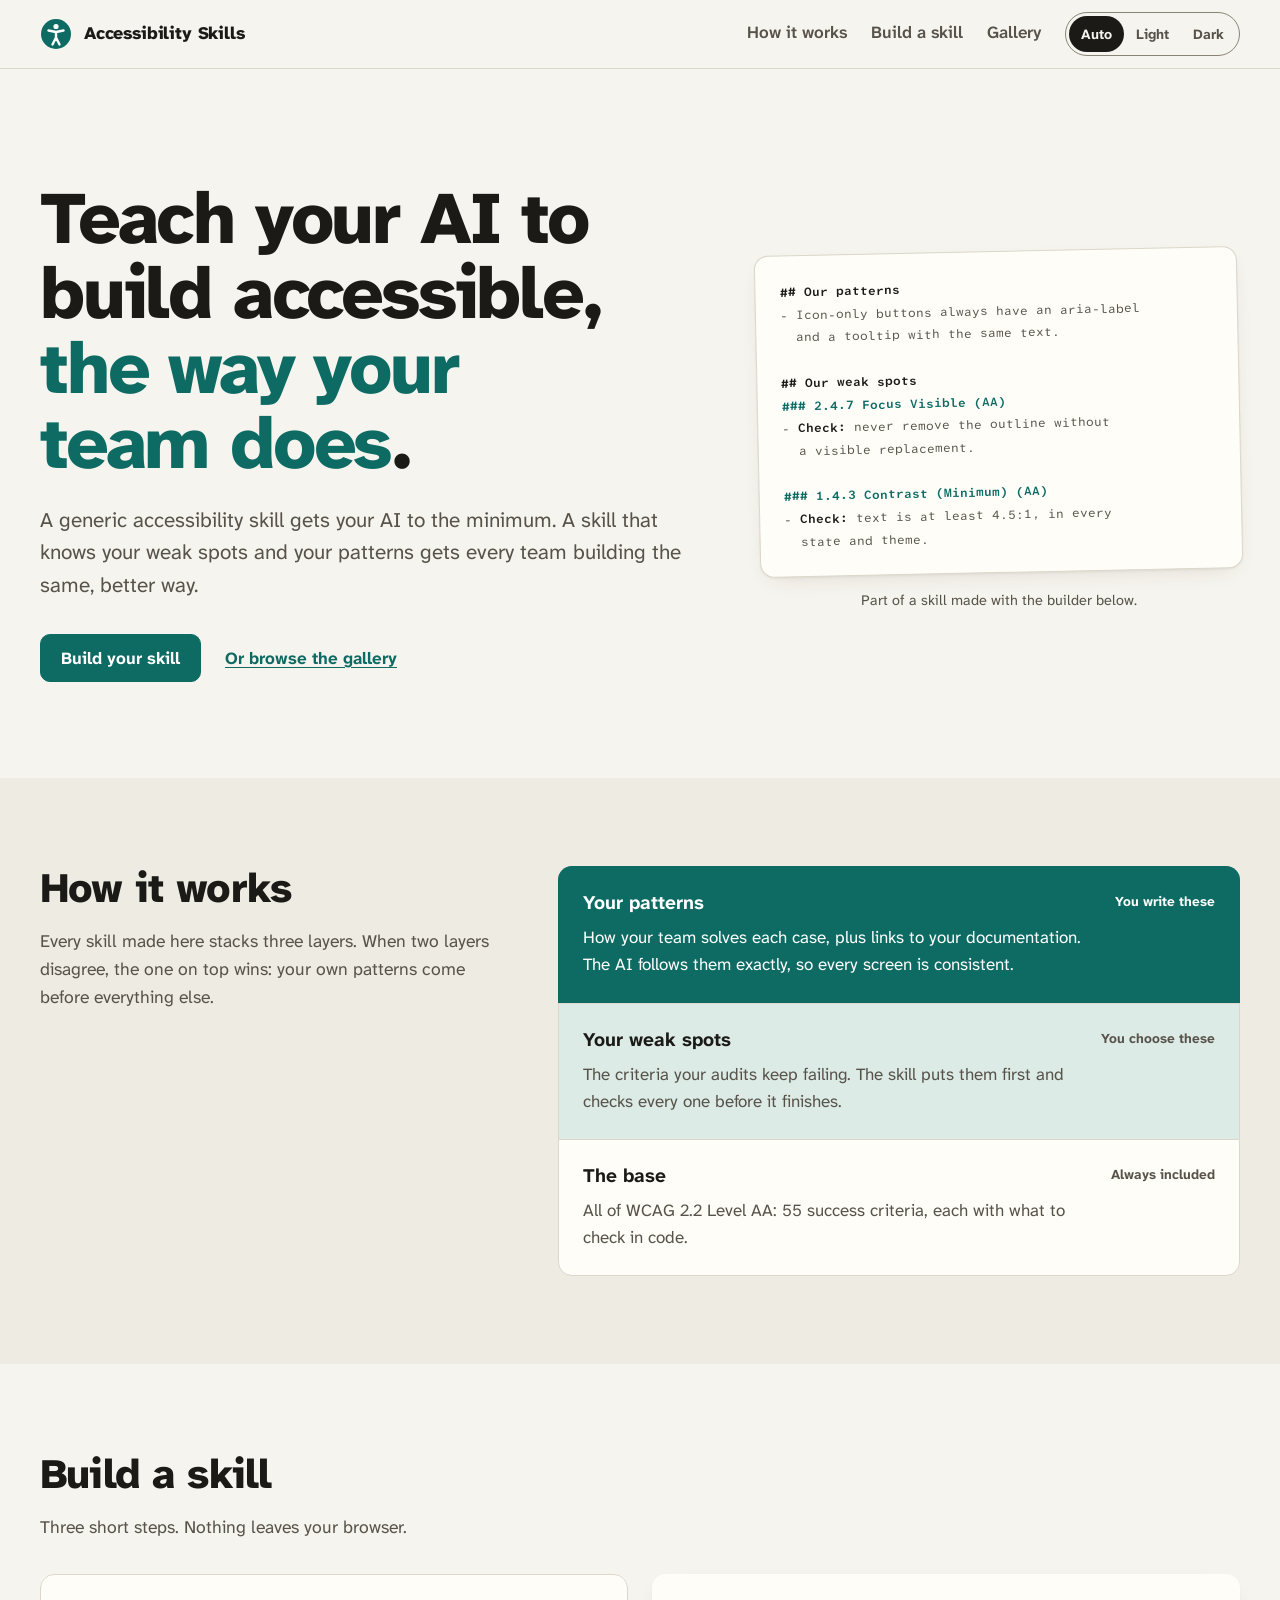
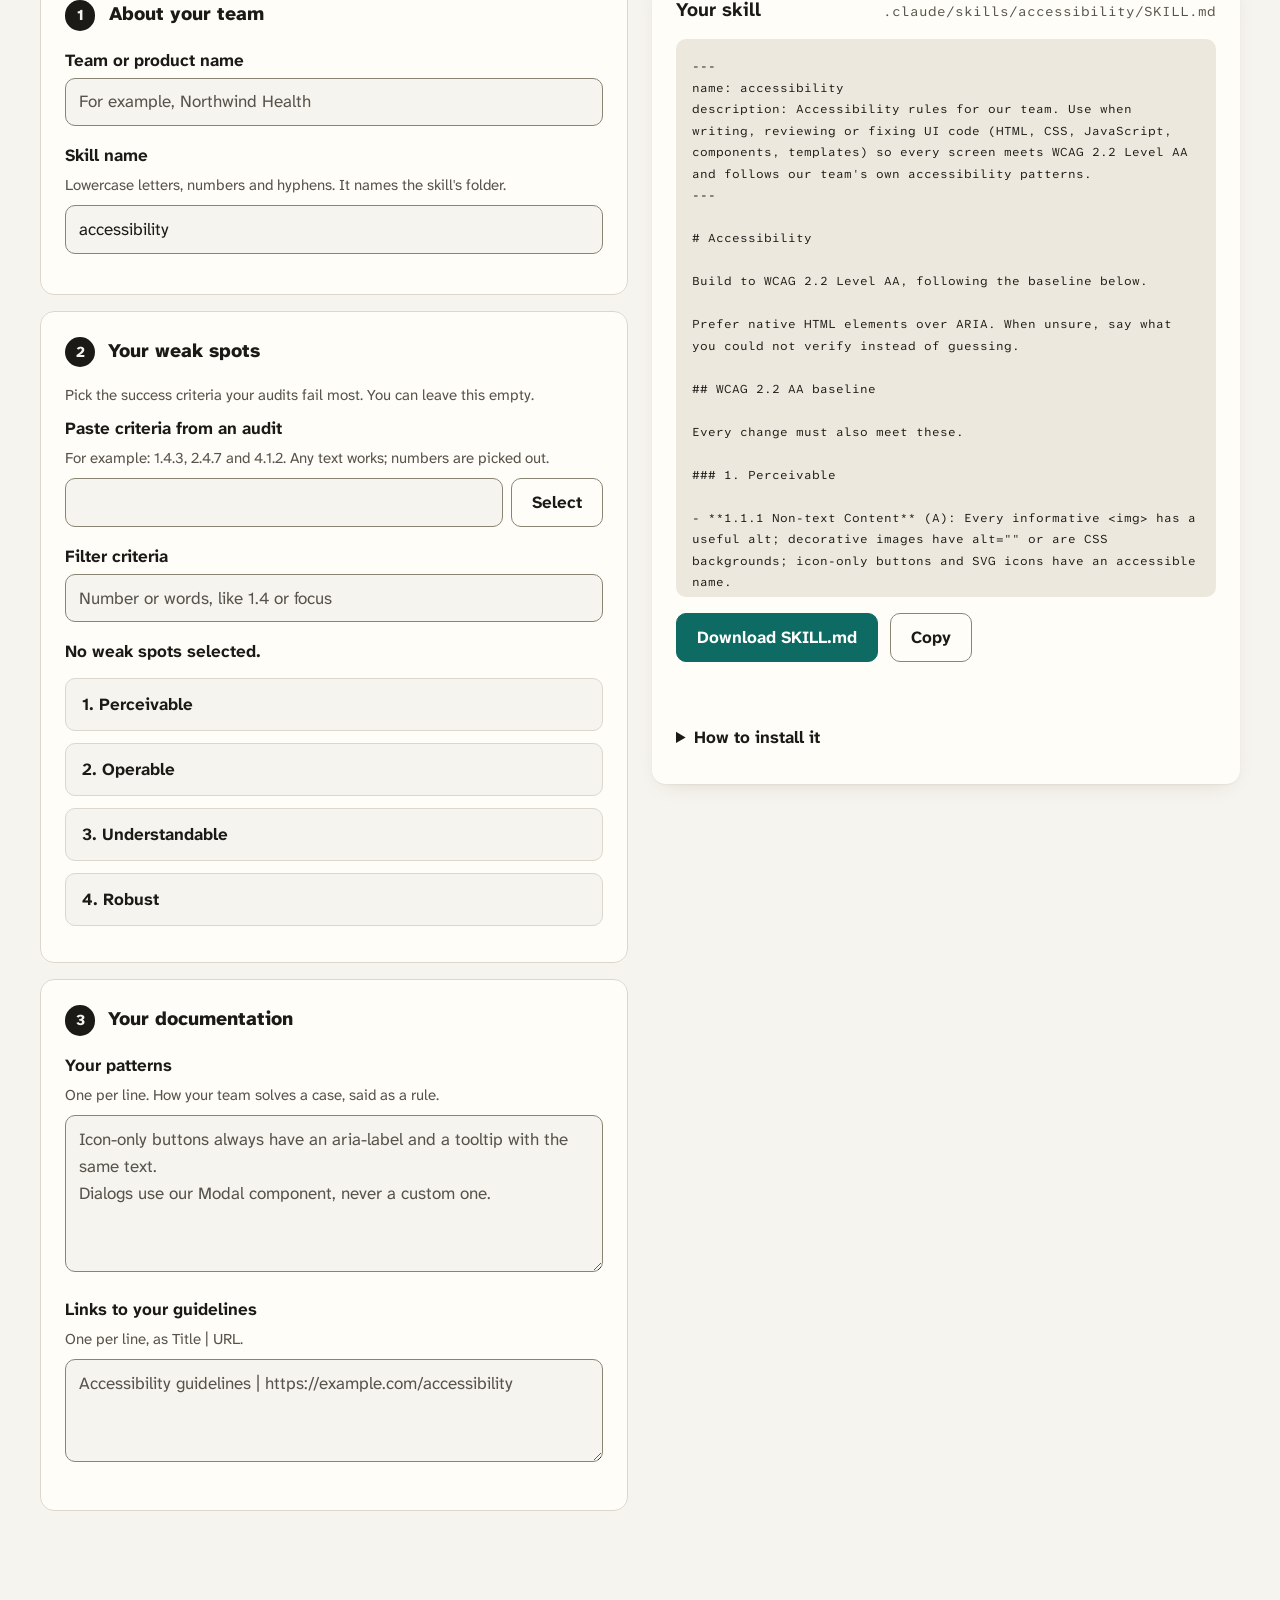
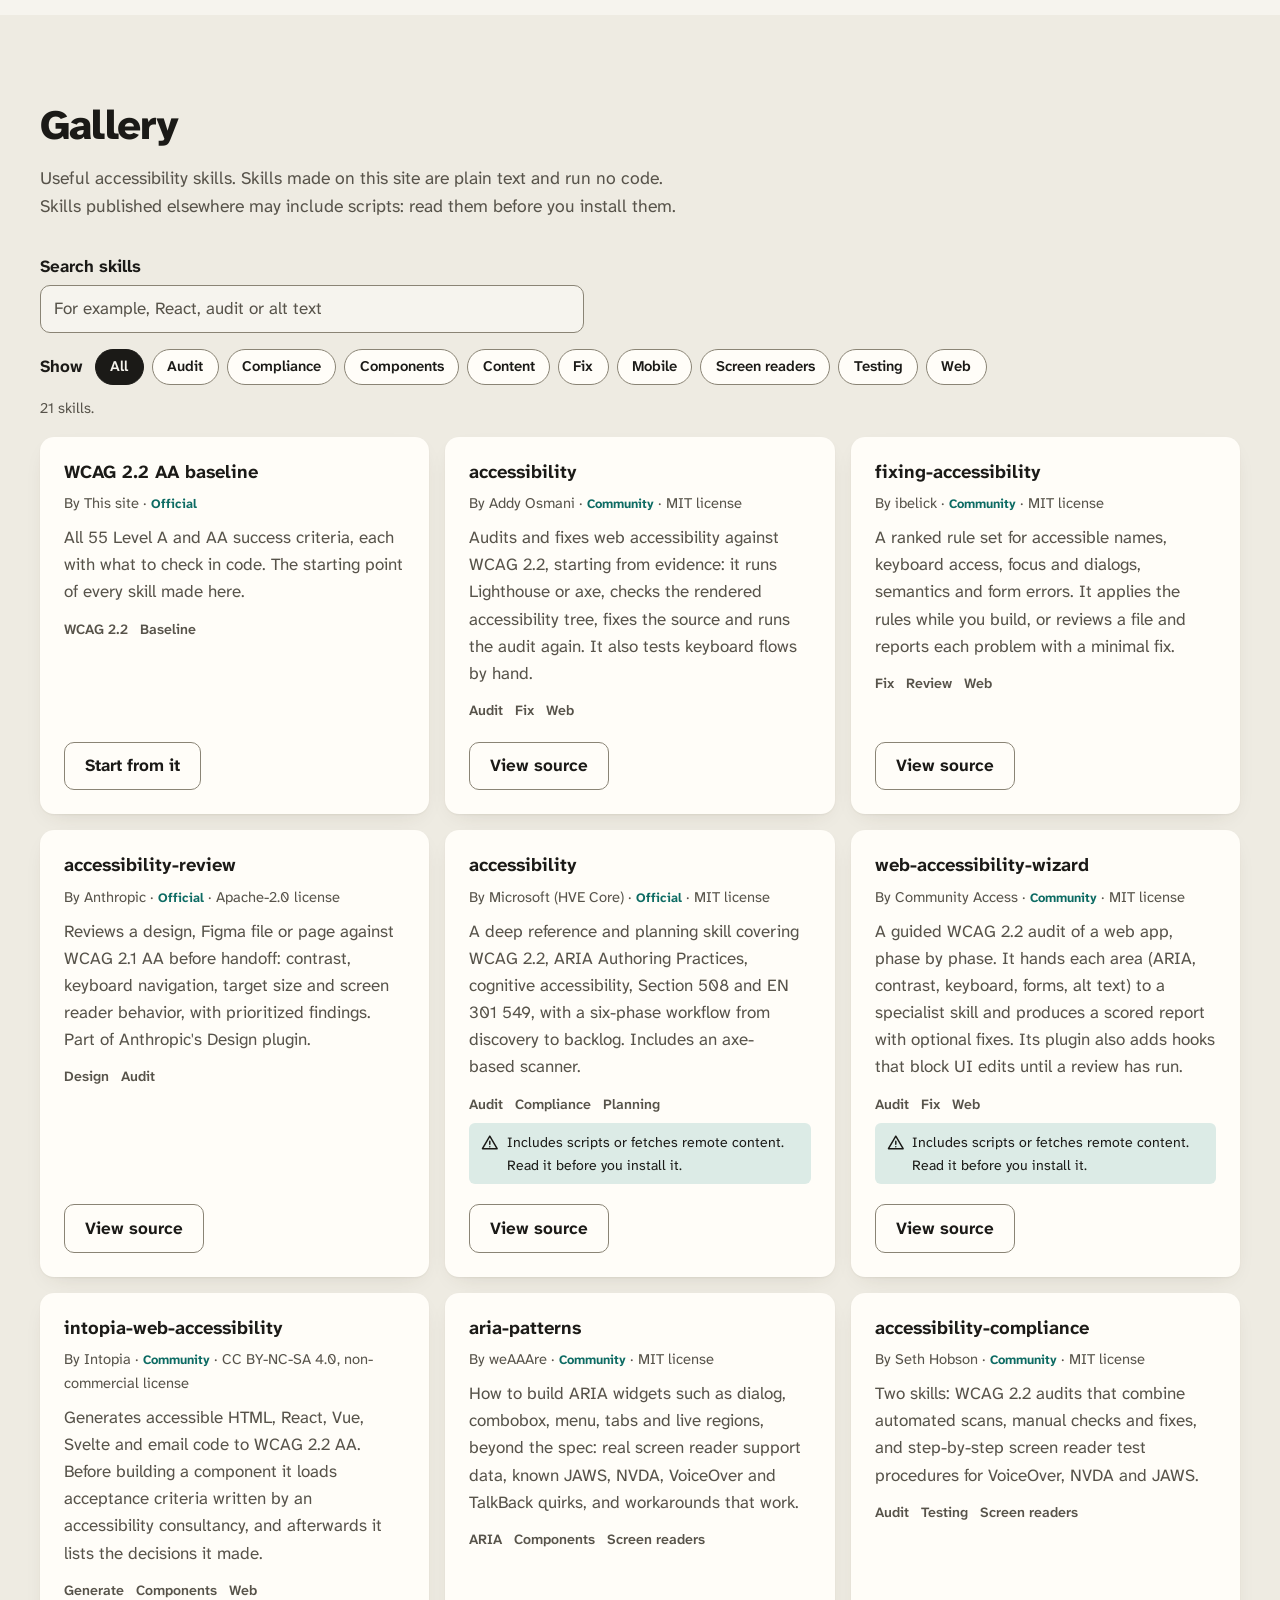
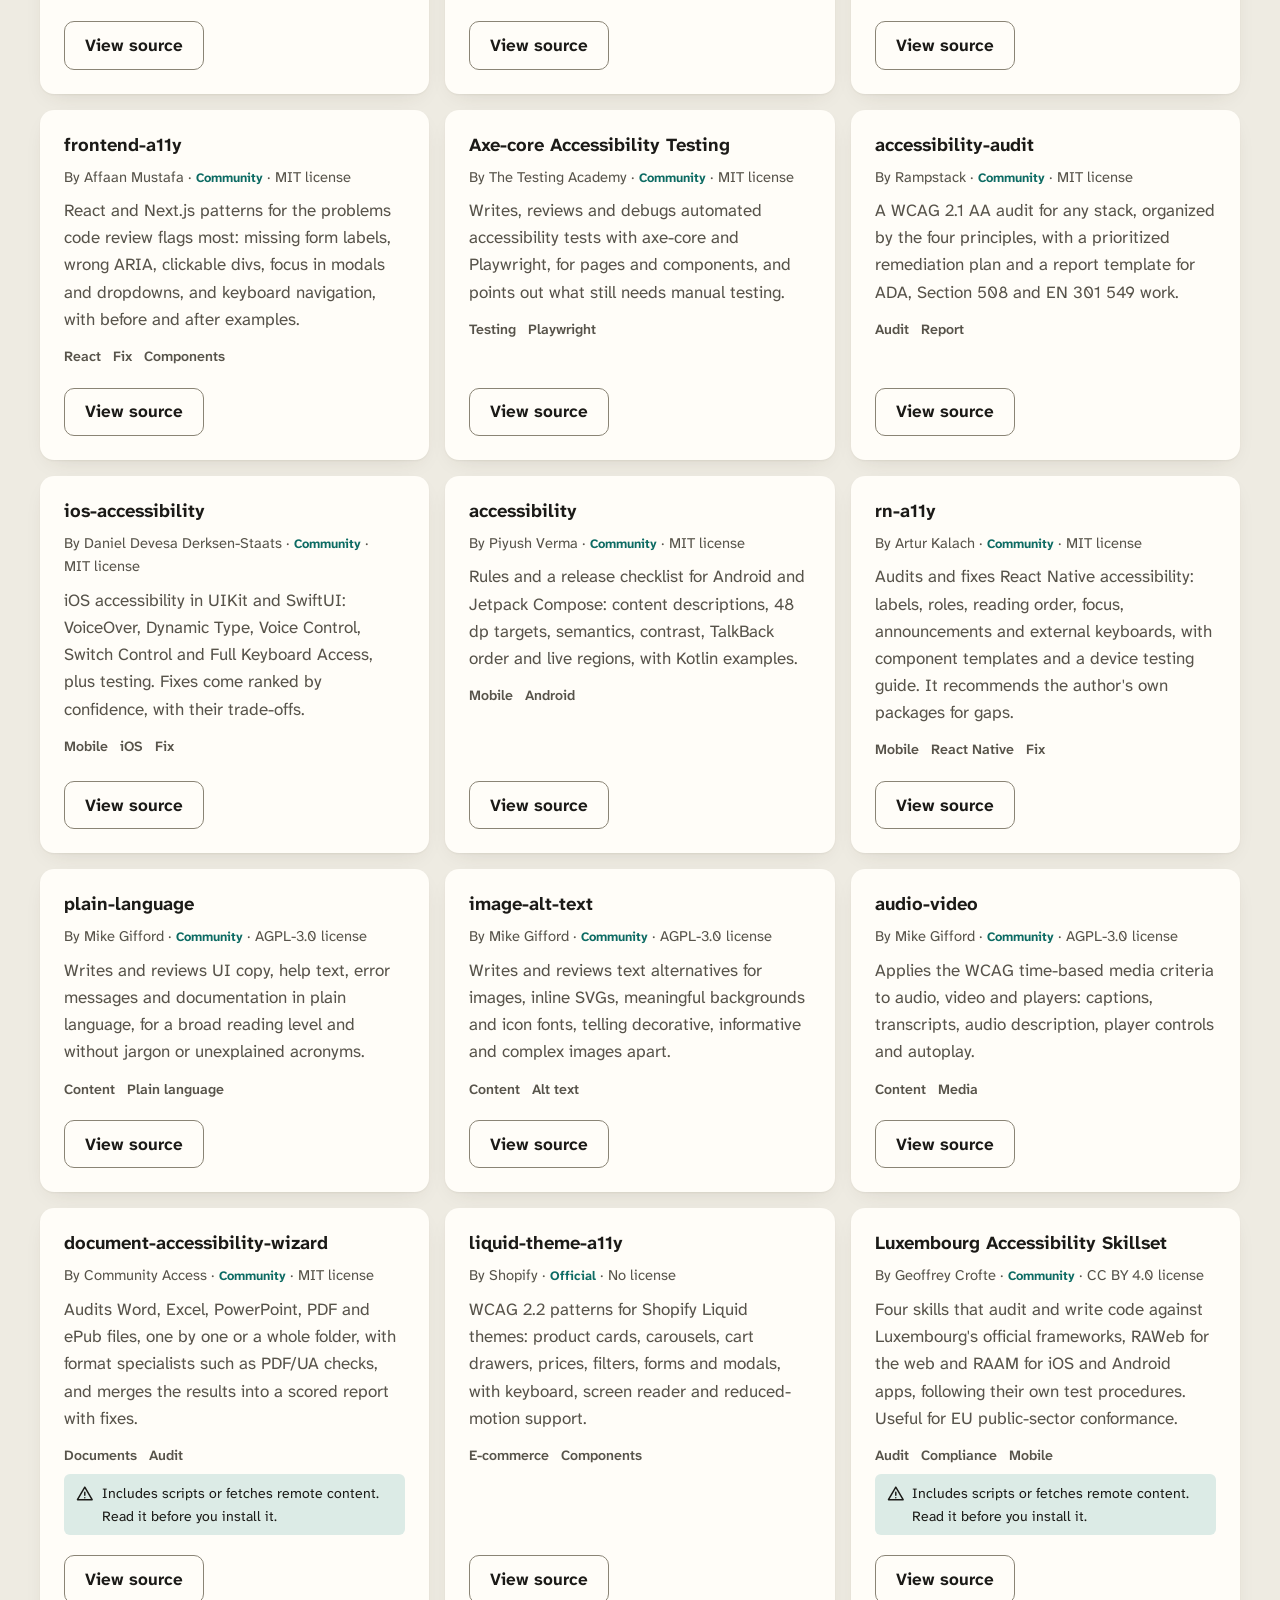
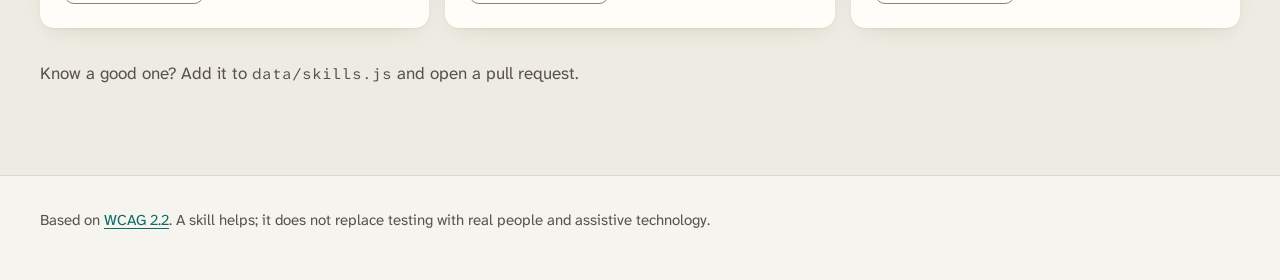
==== commit 8e47b56b: "Add a light, dark and auto theme switch" ====
--- a/index.html
+++ b/index.html
@@ -15,6 +15,17 @@
 	<link rel="preconnect" href="https://fonts.gstatic.com" crossorigin>
 	<link rel="stylesheet" href="https://fonts.googleapis.com/css2?family=Atkinson+Hyperlegible+Mono:wght@400;600&amp;family=Atkinson+Hyperlegible+Next:wght@400;600;700;800&amp;display=swap">
 	<link rel="stylesheet" href="styles.css">
+	<script>
+		// Apply a saved theme before the page paints, so it never flashes the other one.
+		try {
+			const theme = localStorage.getItem('theme');
+
+			if (theme === 'light' || theme === 'dark') {
+				document.documentElement.dataset.theme = theme;
+			}
+		}
+		catch {}
+	</script>
 	<script type="module" src="app.js"></script>
 </head>
 <body>
@@ -26,13 +37,20 @@
 				<svg viewBox="0 0 32 32" aria-hidden="true" focusable="false"><circle cx="16" cy="16" r="15"/><circle class="fg" cx="16" cy="8.5" r="2.6"/><path class="fg-line" d="M8.5 12.5 16 14l7.5-1.5M16 14v5.5m0 0-3.5 7m3.5-7 3.5 7"/></svg>
 				<span>Accessibility Skills</span>
 			</a>
-			<nav aria-label="Main">
-				<ul>
-					<li><a href="#how">How it works</a></li>
-					<li><a href="#build">Build a skill</a></li>
-					<li><a href="#gallery">Gallery</a></li>
-				</ul>
-			</nav>
+			<div class="header-tools">
+				<nav aria-label="Main">
+					<ul>
+						<li><a href="#how">How it works</a></li>
+						<li><a href="#build">Build a skill</a></li>
+						<li><a href="#gallery">Gallery</a></li>
+					</ul>
+				</nav>
+				<div class="theme" role="group" aria-label="Theme">
+					<button type="button" data-theme-choice="auto" aria-pressed="true">Auto</button>
+					<button type="button" data-theme-choice="light" aria-pressed="false">Light</button>
+					<button type="button" data-theme-choice="dark" aria-pressed="false">Dark</button>
+				</div>
+			</div>
 		</div>
 	</header>
 
--- a/styles.css
+++ b/styles.css
@@ -34,8 +34,10 @@
 	--ease: cubic-bezier(0.22, 1, 0.36, 1);
 }
 
+/* Dark theme: follows the system unless the visitor picks one with the theme switch. */
+
 @media (prefers-color-scheme: dark) {
-	:root {
+	:root:not([data-theme="light"]) {
 		--bg: #141412;
 		--band: #1a1a17;
 		--surface: #201f1c;
@@ -52,6 +54,25 @@
 	}
 }
 
+:root[data-theme="dark"] {
+	--bg: #141412;
+	--band: #1a1a17;
+	--surface: #201f1c;
+	--ink: #f1efe8;
+	--muted: #b9b4a7;
+	--line: #37352f;
+	--field-line: #8d887b;
+	--accent: #6fd1c3;
+	--accent-ink: #0f1f1c;
+	--accent-soft: #1d322e;
+	--accent-hover: #93ddd2;
+	--code-bg: #0e0e0c;
+	--shadow: 0 1px 2px rgb(0 0 0 / 0.4), 0 10px 28px -14px rgb(0 0 0 / 0.7);
+}
+
+:root[data-theme="light"] { color-scheme: light; }
+:root[data-theme="dark"] { color-scheme: dark; }
+
 *, *::before, *::after { box-sizing: border-box; }
 
 html {
@@ -142,6 +163,28 @@
 }
 nav a:hover { color: var(--ink); }
 nav a[aria-current] { border-bottom-color: var(--accent); color: var(--ink); }
+
+.header-tools { display: flex; flex-wrap: wrap; gap: var(--space-2) var(--space-6); align-items: center; }
+
+/* Theme switch: three named options, the current one pressed. */
+
+.theme { display: inline-flex; padding: 3px; border: 1px solid var(--field-line); border-radius: 999px; }
+.theme button {
+	min-width: 2.75rem;
+	min-height: 2.25rem;
+	padding: 0.2rem 0.75rem;
+	border: 0;
+	border-radius: 999px;
+	background: transparent;
+	color: var(--muted);
+	font: inherit;
+	font-size: 0.88rem;
+	font-weight: 700;
+	cursor: pointer;
+	transition: background-color 160ms var(--ease), color 160ms var(--ease);
+}
+.theme button:hover { color: var(--ink); }
+.theme button[aria-pressed="true"] { background: var(--ink); color: var(--bg); }
 
 /* ---------------------------------------------------------------- hero */
 
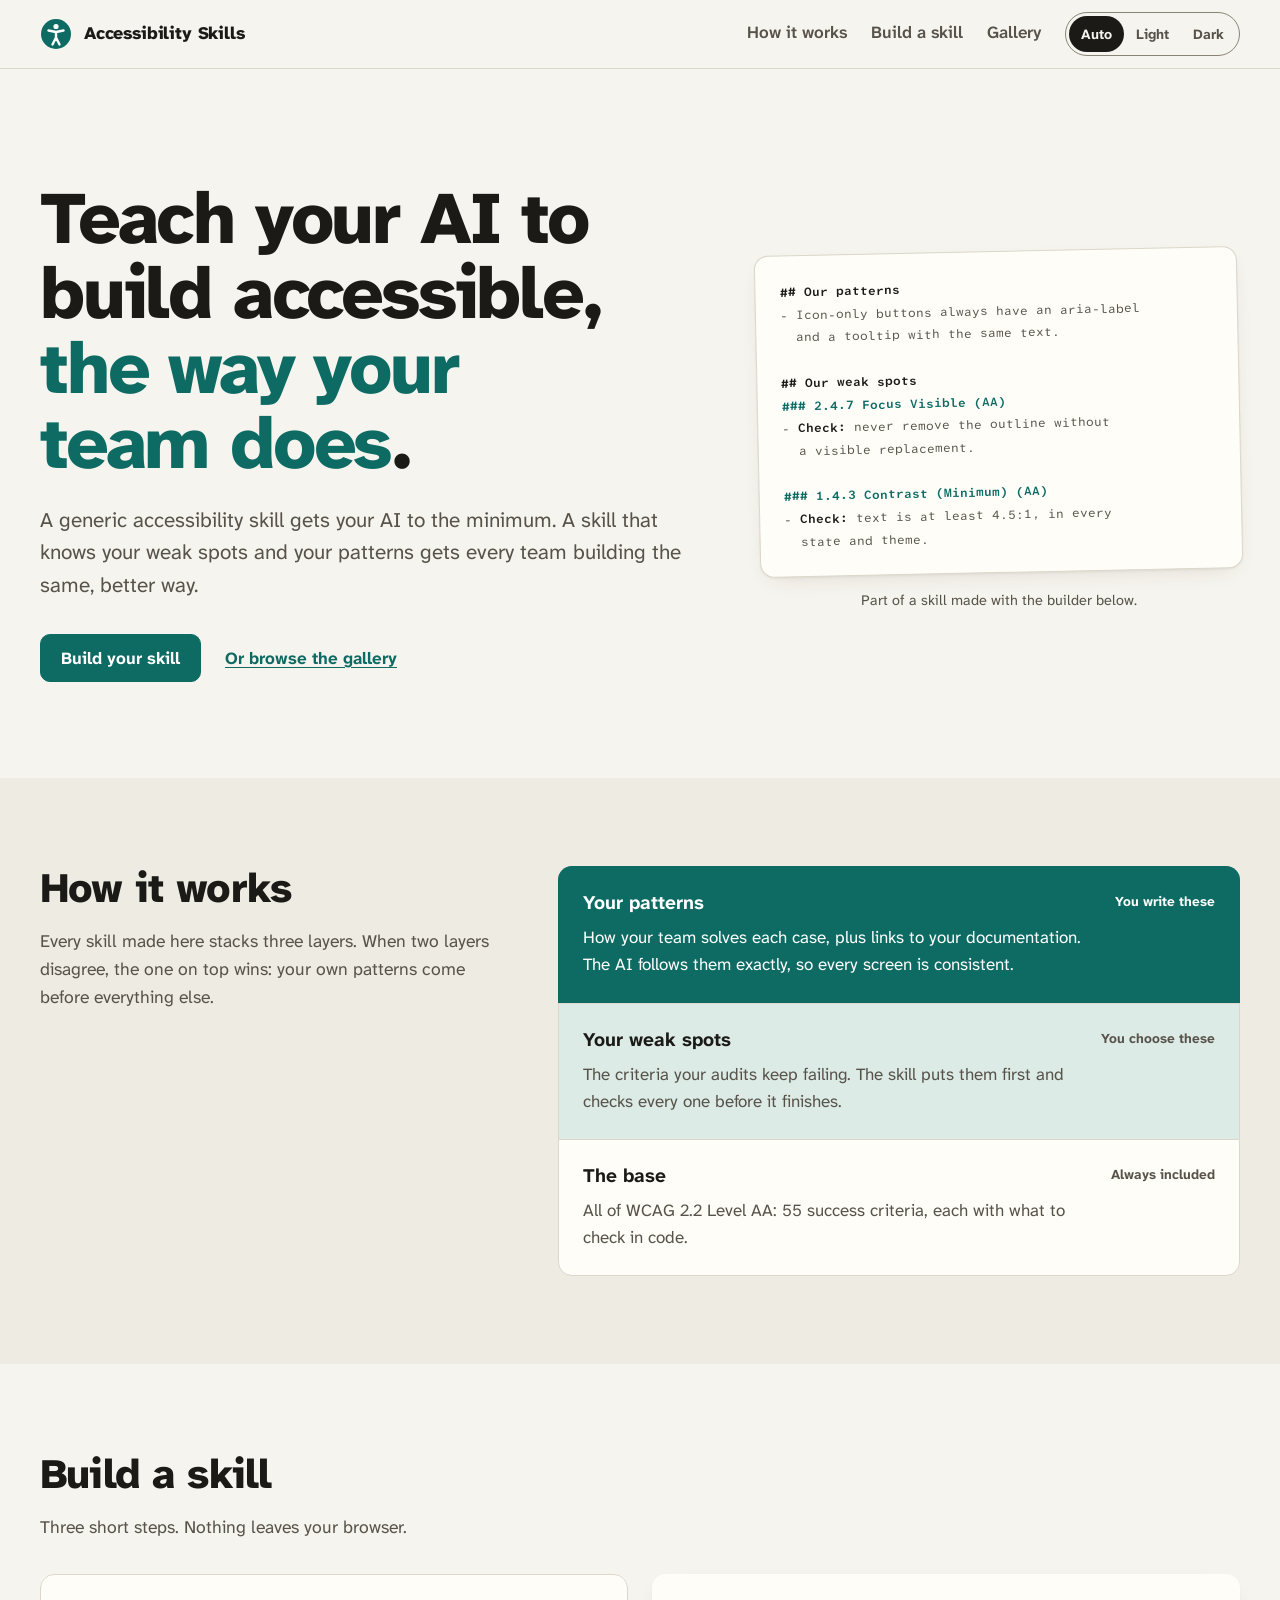
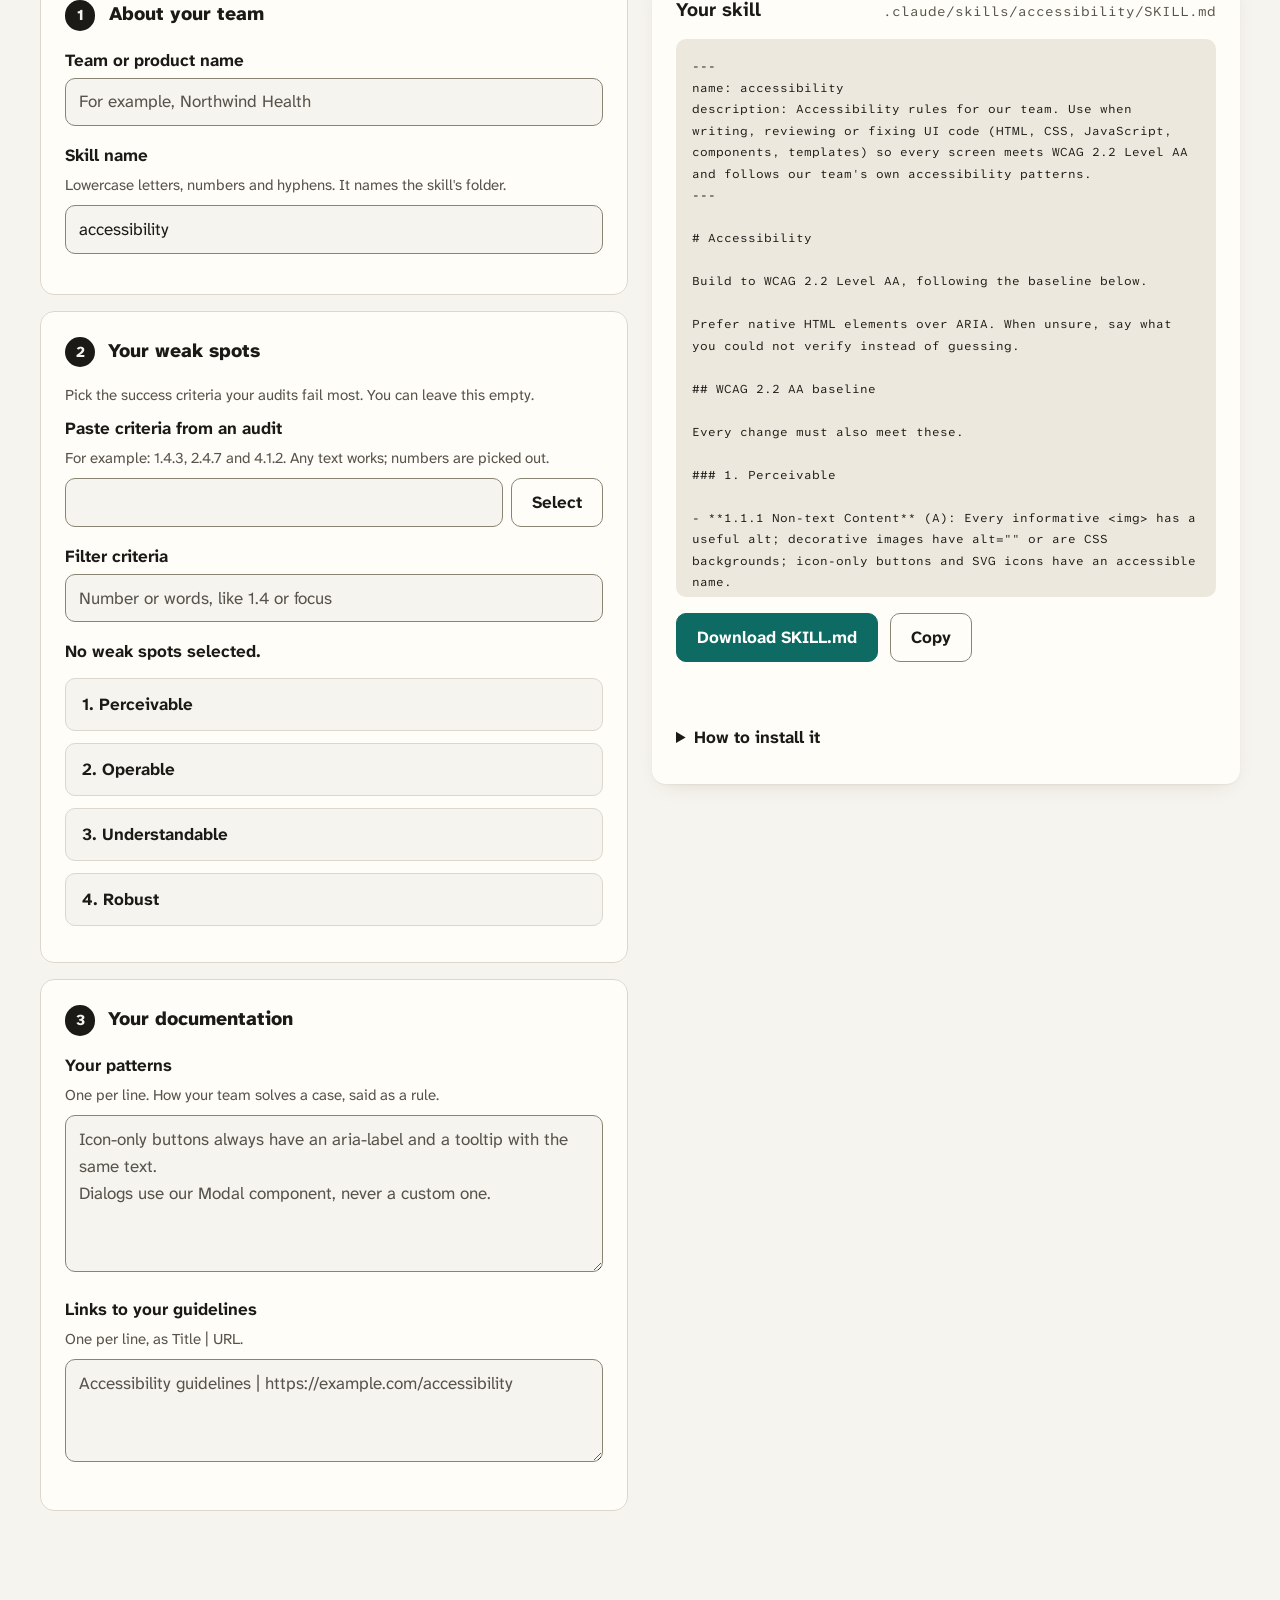
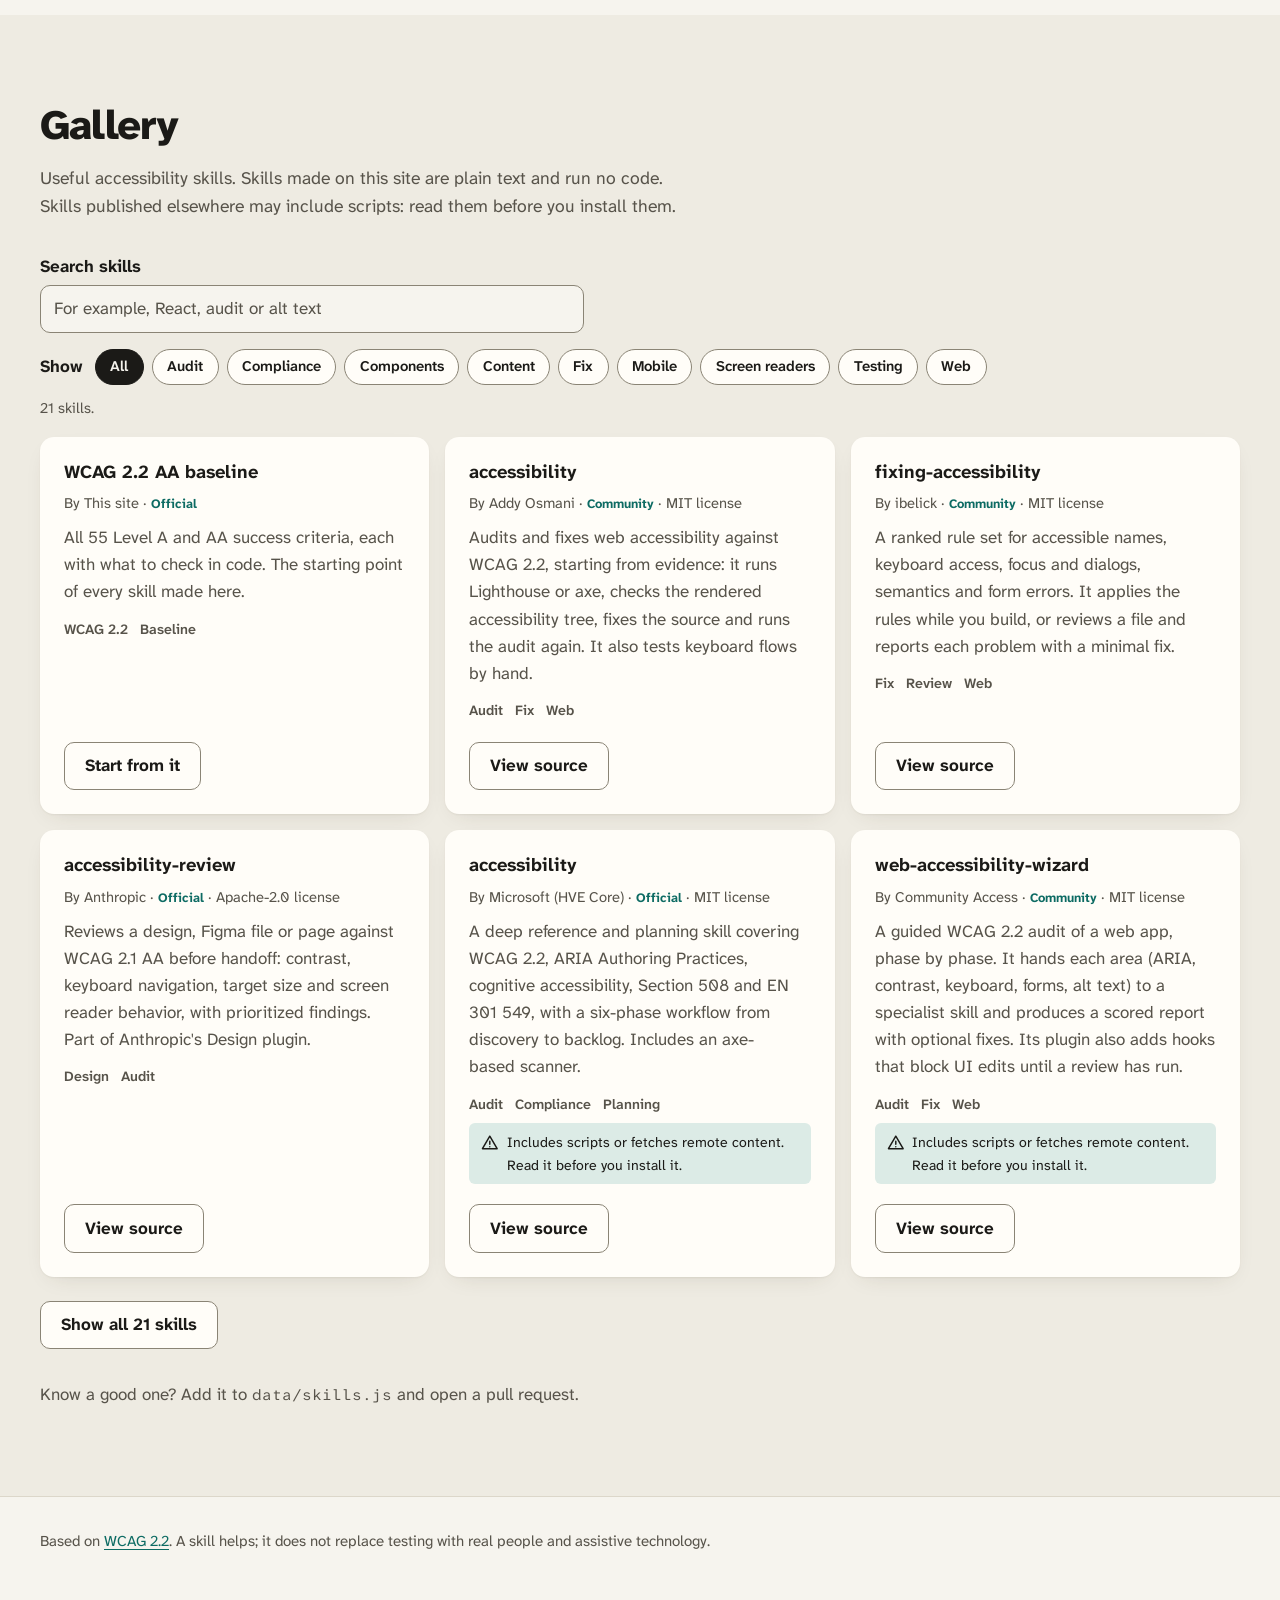
==== commit 7dbae11e: "Fix small screens and zoom: header scrolls away, no overflow, shorter gallery" ====
--- a/index.html
+++ b/index.html
@@ -198,6 +198,7 @@
 				</div>
 				<p class="count" id="gallery-count" role="status"></p>
 				<ul class="cards" id="gallery-list"></ul>
+				<p class="more" hidden><button type="button" class="button" id="gallery-more"></button></p>
 				<p class="share">Know a good one? Add it to <code>data/skills.js</code> and open a pull request.</p>
 			</div>
 		</section>
--- a/styles.css
+++ b/styles.css
@@ -77,7 +77,7 @@
 
 html {
 	scroll-behavior: smooth;
-	scroll-padding-top: 5.5rem;
+	scroll-padding-top: var(--space-4);
 	scrollbar-color: var(--field-line) var(--bg);
 	-webkit-text-size-adjust: 100%;
 }
@@ -115,7 +115,7 @@
 main:focus, h2:focus { outline: none; }
 
 code, pre { font-family: var(--mono); }
-code { font-size: 0.9em; }
+code { font-size: 0.9em; overflow-wrap: anywhere; }
 
 .wrap { width: min(1200px, 100% - 2.5rem); margin-inline: auto; }
 
@@ -135,12 +135,16 @@
 /* ---------------------------------------------------------------- header */
 
 .site-header {
-	position: sticky;
-	top: 0;
-	z-index: 5;
 	border-bottom: 1px solid var(--line);
 	background: color-mix(in srgb, var(--bg) 94%, transparent);
-	backdrop-filter: saturate(1.4) blur(10px);
+}
+
+/* The header only stays on screen when there is room for it. On small screens and when zoomed in
+   it scrolls away, so it never covers the content or the focused element. */
+
+@media (min-width: 900px) and (min-height: 640px) {
+	html { scroll-padding-top: 5.5rem; }
+	.site-header { position: sticky; top: 0; z-index: 5; backdrop-filter: saturate(1.4) blur(10px); }
 }
 
 .header-row { display: flex; flex-wrap: wrap; gap: var(--space-2) var(--space-6); align-items: center; justify-content: space-between; min-height: 4.25rem; }
@@ -185,6 +189,24 @@
 }
 .theme button:hover { color: var(--ink); }
 .theme button[aria-pressed="true"] { background: var(--ink); color: var(--bg); }
+
+/* Small screens: brand and theme on one line, the menu below. */
+
+@media (max-width: 899px) {
+	.header-row { display: grid; grid-template-areas: "brand theme" "nav nav"; grid-template-columns: minmax(0, 1fr) auto; gap: var(--space-2) var(--space-4); min-height: 0; padding-block: var(--space-3) var(--space-1); }
+	.header-tools { display: contents; }
+	.brand { grid-area: brand; }
+	.theme { grid-area: theme; }
+	.header-row nav { grid-area: nav; }
+	nav ul { gap: 0 var(--space-4); }
+	nav a { padding: var(--space-2) 0; }
+}
+
+@media (max-width: 400px) {
+	.brand { font-size: 1rem; }
+	.brand svg { width: 1.75rem; height: 1.75rem; }
+	.theme button { min-width: 0; padding-inline: 0.55rem; font-size: 0.82rem; }
+}
 
 /* ---------------------------------------------------------------- hero */
 
@@ -347,6 +369,9 @@
 .card .scripts svg { flex: none; width: 1.1rem; height: 1.1rem; margin-top: 0.15rem; fill: none; stroke: currentColor; stroke-width: 2; stroke-linecap: round; stroke-linejoin: round; }
 .card .card-action { margin-top: auto; padding-top: var(--space-3); }
 
+.more { margin: var(--space-6) 0 0; }
+.more[hidden] { display: none; }
+
 .share { margin: var(--space-8) 0 0; color: var(--muted); }
 
 /* ---------------------------------------------------------------- builder */
@@ -405,7 +430,7 @@
 
 /* Output */
 
-.output { position: sticky; top: 5.5rem; display: flex; flex-direction: column; gap: var(--space-4); padding: var(--space-6); border-radius: var(--radius); background: var(--surface); box-shadow: var(--shadow); }
+.output { position: sticky; top: 6.5rem; display: flex; flex-direction: column; gap: var(--space-4); padding: var(--space-6); border-radius: var(--radius); background: var(--surface); box-shadow: var(--shadow); }
 
 @media (max-width: 960px) {
 	.output { position: static; }
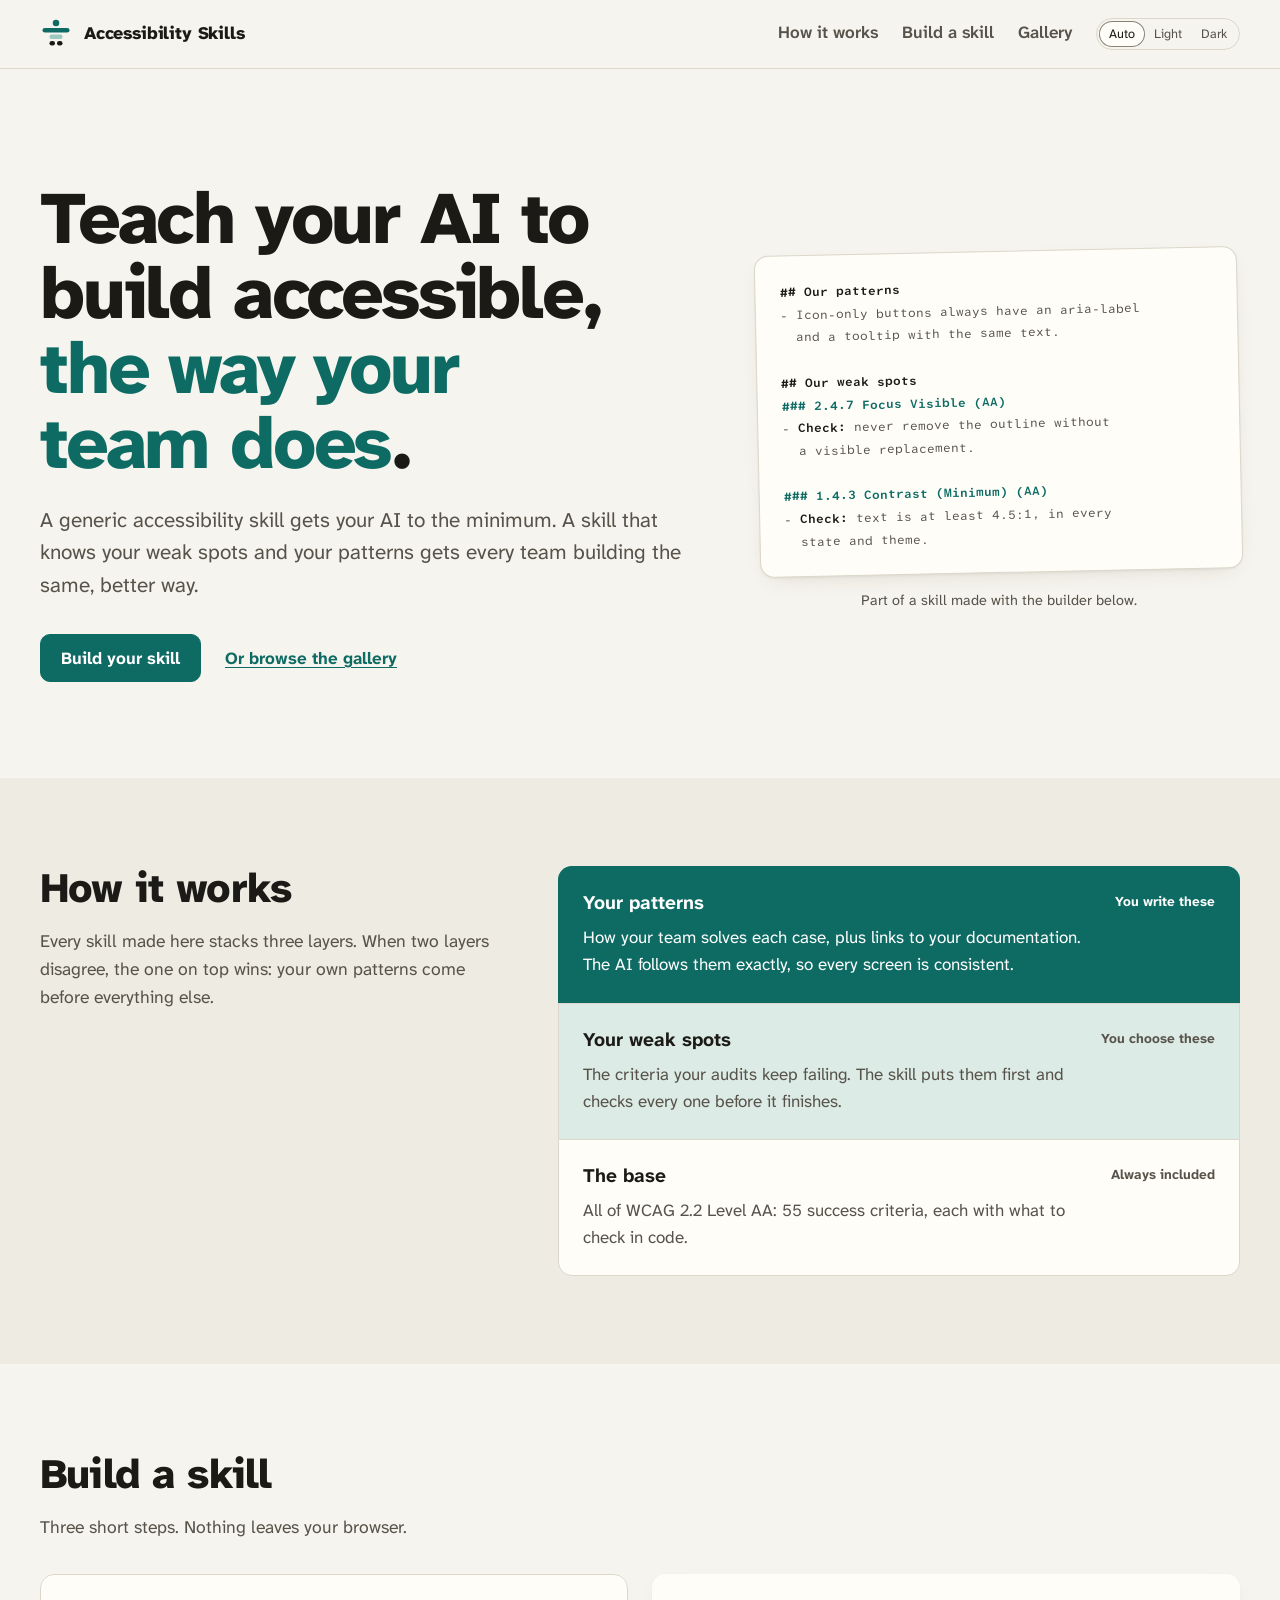
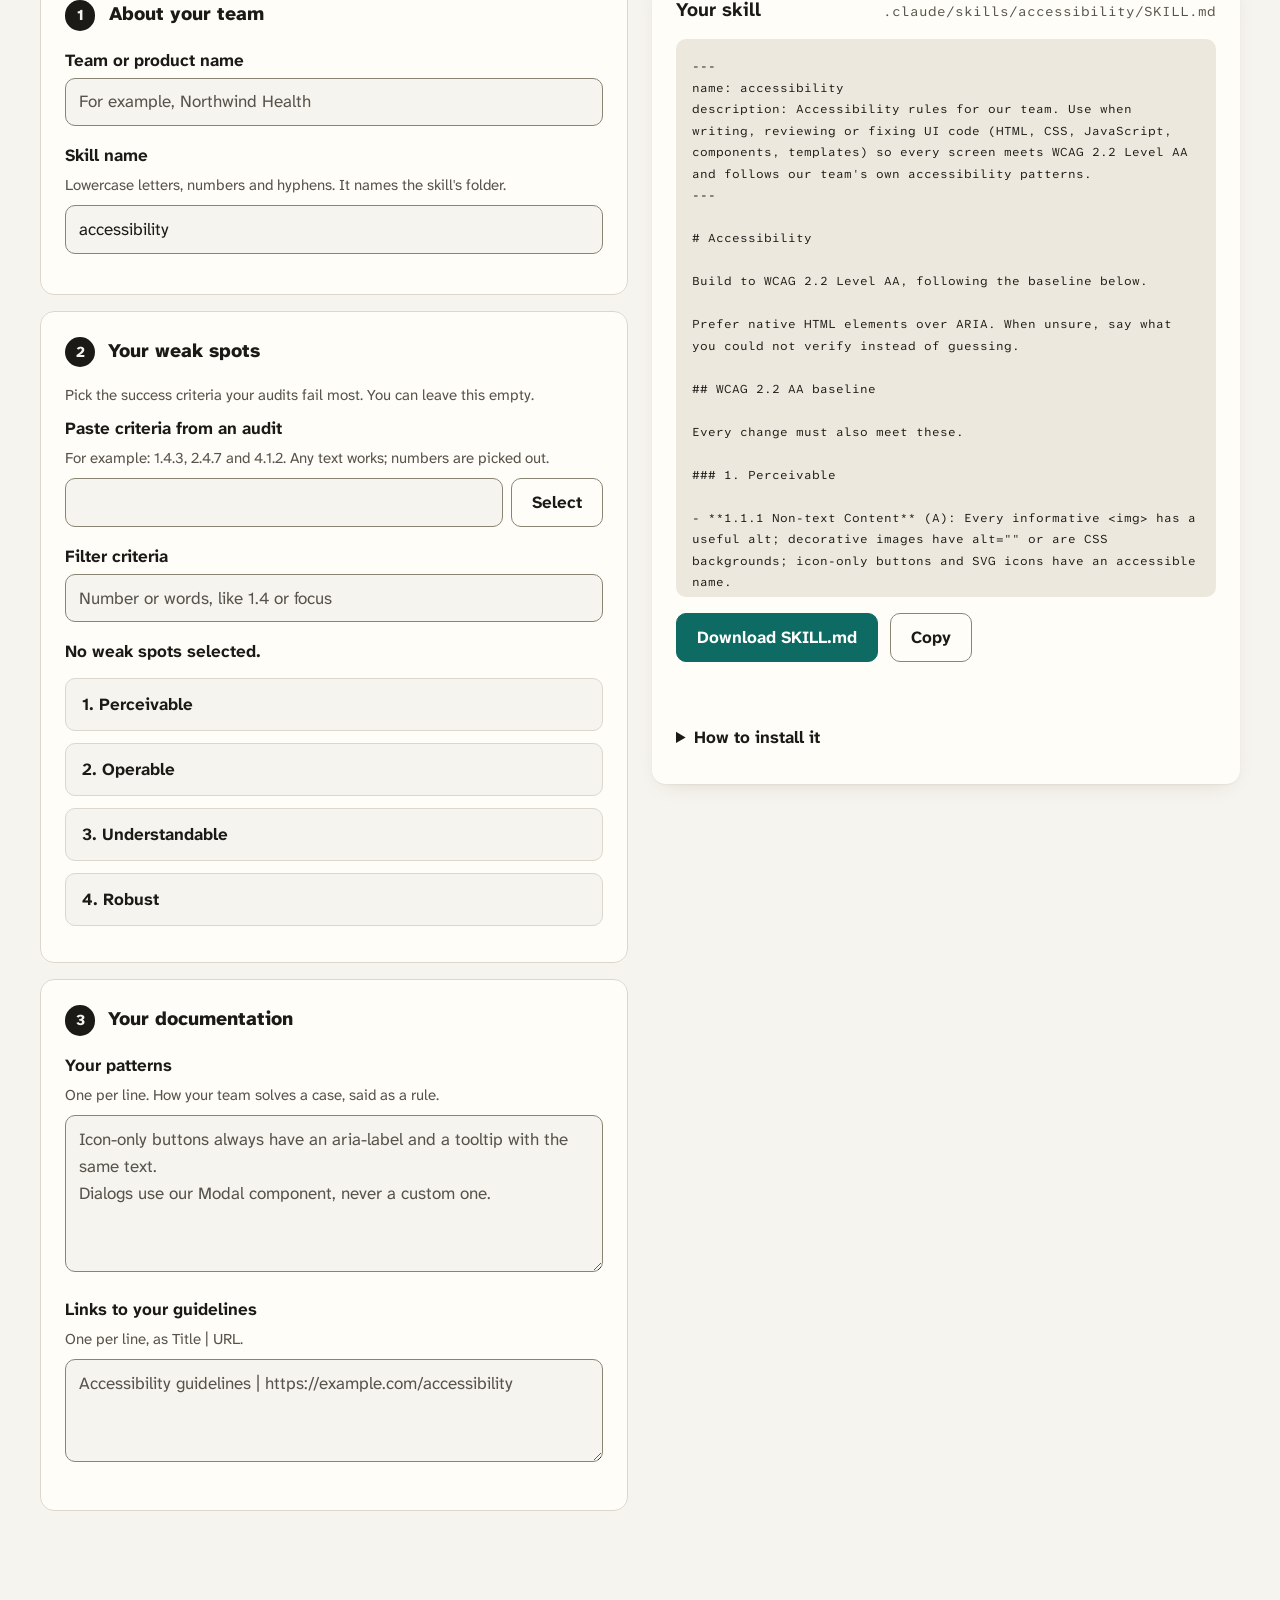
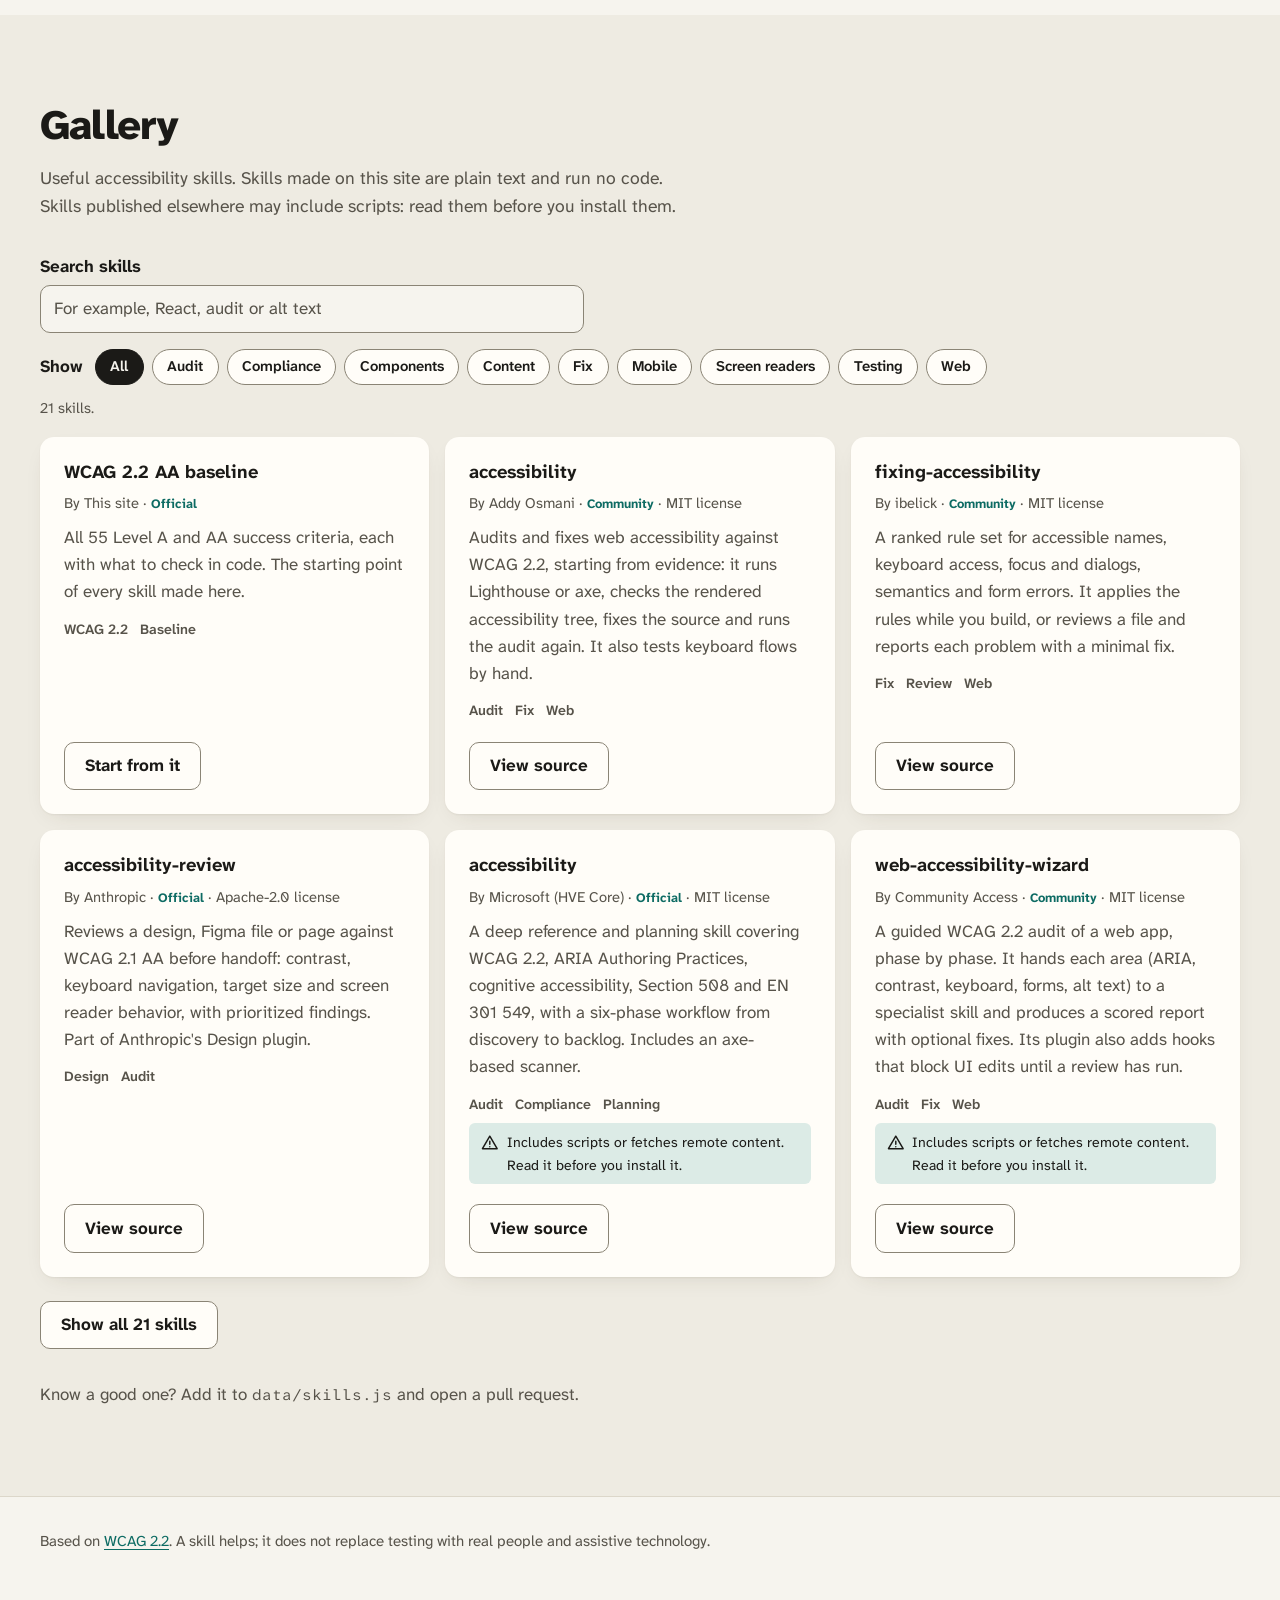
==== commit a71e47ca: "Use the figure logo and quiet the theme switch" ====
--- a/index.html
+++ b/index.html
@@ -10,7 +10,7 @@
 	<meta property="og:type" content="website">
 	<meta name="theme-color" content="#f6f4ee" media="(prefers-color-scheme: light)">
 	<meta name="theme-color" content="#141412" media="(prefers-color-scheme: dark)">
-	<link rel="icon" href="data:image/svg+xml,%3Csvg xmlns='http://www.w3.org/2000/svg' viewBox='0 0 32 32'%3E%3Ccircle cx='16' cy='16' r='15' fill='%230d6b63'/%3E%3Ccircle cx='16' cy='8.5' r='2.6' fill='%23fff'/%3E%3Cpath d='M8.5 12.5 16 14l7.5-1.5M16 14v5.5m0 0-3.5 7m3.5-7 3.5 7' fill='none' stroke='%23fff' stroke-width='2.4' stroke-linecap='round' stroke-linejoin='round'/%3E%3C/svg%3E">
+	<link rel="icon" href="data:image/svg+xml,<svg xmlns='http://www.w3.org/2000/svg' viewBox='0 0 64 64'><circle cx='32' cy='10' r='6.5' fill='%230d6b63'/><rect x='5' y='20' width='54' height='9' rx='4.5' fill='%230d6b63'/><rect x='19' y='33' width='26' height='9' rx='4.5' fill='%239cc9bf'/><rect x='19' y='46' width='11' height='9' rx='4.5' fill='%231b1a17'/><rect x='34' y='46' width='11' height='9' rx='4.5' fill='%231b1a17'/></svg>">
 	<link rel="preconnect" href="https://fonts.googleapis.com">
 	<link rel="preconnect" href="https://fonts.gstatic.com" crossorigin>
 	<link rel="stylesheet" href="https://fonts.googleapis.com/css2?family=Atkinson+Hyperlegible+Mono:wght@400;600&amp;family=Atkinson+Hyperlegible+Next:wght@400;600;700;800&amp;display=swap">
@@ -34,7 +34,7 @@
 	<header class="site-header">
 		<div class="wrap header-row">
 			<a class="brand" href="#top" aria-label="Accessibility Skills, home">
-				<svg viewBox="0 0 32 32" aria-hidden="true" focusable="false"><circle cx="16" cy="16" r="15"/><circle class="fg" cx="16" cy="8.5" r="2.6"/><path class="fg-line" d="M8.5 12.5 16 14l7.5-1.5M16 14v5.5m0 0-3.5 7m3.5-7 3.5 7"/></svg>
+				<svg viewBox="0 0 64 64" aria-hidden="true" focusable="false"><circle class="logo-a" cx="32" cy="10" r="6.5"/><rect class="logo-a" x="5" y="20" width="54" height="9" rx="4.5"/><rect class="logo-b" x="19" y="33" width="26" height="9" rx="4.5"/><rect class="logo-ink" x="19" y="46" width="11" height="9" rx="4.5"/><rect class="logo-ink" x="34" y="46" width="11" height="9" rx="4.5"/></svg>
 				<span>Accessibility Skills</span>
 			</a>
 			<div class="header-tools">
--- a/styles.css
+++ b/styles.css
@@ -15,6 +15,7 @@
 	--accent-ink: #ffffff;
 	--accent-soft: #dcebe6;
 	--accent-hover: #0a5751;
+	--logo-mid: #9cc9bf;
 	--code-bg: #ece8dd;
 	--shadow: 0 1px 2px rgb(60 50 30 / 0.06), 0 8px 24px -12px rgb(60 50 30 / 0.18);
 
@@ -49,6 +50,7 @@
 		--accent-ink: #0f1f1c;
 		--accent-soft: #1d322e;
 		--accent-hover: #93ddd2;
+		--logo-mid: #2f6a61;
 		--code-bg: #0e0e0c;
 		--shadow: 0 1px 2px rgb(0 0 0 / 0.4), 0 10px 28px -14px rgb(0 0 0 / 0.7);
 	}
@@ -66,6 +68,7 @@
 	--accent-ink: #0f1f1c;
 	--accent-soft: #1d322e;
 	--accent-hover: #93ddd2;
+	--logo-mid: #2f6a61;
 	--code-bg: #0e0e0c;
 	--shadow: 0 1px 2px rgb(0 0 0 / 0.4), 0 10px 28px -14px rgb(0 0 0 / 0.7);
 }
@@ -151,9 +154,9 @@
 
 .brand { display: inline-flex; gap: var(--space-3); align-items: center; color: var(--ink); font-size: 1.1rem; font-weight: 800; letter-spacing: -0.01em; text-decoration: none; }
 .brand svg { width: 2rem; height: 2rem; }
-.brand svg circle:first-child { fill: var(--accent); }
-.brand .fg { fill: var(--accent-ink); }
-.brand .fg-line { fill: none; stroke: var(--accent-ink); stroke-width: 2.4; stroke-linecap: round; stroke-linejoin: round; }
+.brand .logo-a { fill: var(--accent); }
+.brand .logo-b { fill: var(--logo-mid); }
+.brand .logo-ink { fill: var(--ink); }
 
 nav ul { display: flex; flex-wrap: wrap; gap: 0 var(--space-6); margin: 0; padding: 0; list-style: none; }
 nav a {
@@ -170,25 +173,25 @@
 
 .header-tools { display: flex; flex-wrap: wrap; gap: var(--space-2) var(--space-6); align-items: center; }
 
-/* Theme switch: three named options, the current one pressed. */
-
-.theme { display: inline-flex; padding: 3px; border: 1px solid var(--field-line); border-radius: 999px; }
+/* Theme switch: small and quiet, so it never competes with the menu. Targets stay above 24 px. */
+
+.theme { display: inline-flex; padding: 2px; border: 1px solid var(--line); border-radius: 999px; }
 .theme button {
-	min-width: 2.75rem;
-	min-height: 2.25rem;
-	padding: 0.2rem 0.75rem;
+	min-width: 2.5rem;
+	min-height: 1.625rem;
+	padding: 0.1rem 0.6rem;
 	border: 0;
 	border-radius: 999px;
 	background: transparent;
 	color: var(--muted);
 	font: inherit;
-	font-size: 0.88rem;
-	font-weight: 700;
+	font-size: 0.8rem;
+	font-weight: 400;
 	cursor: pointer;
 	transition: background-color 160ms var(--ease), color 160ms var(--ease);
 }
 .theme button:hover { color: var(--ink); }
-.theme button[aria-pressed="true"] { background: var(--ink); color: var(--bg); }
+.theme button[aria-pressed="true"] { background: var(--surface); color: var(--ink); box-shadow: inset 0 0 0 1px var(--field-line); }
 
 /* Small screens: brand and theme on one line, the menu below. */
 
@@ -205,7 +208,7 @@
 @media (max-width: 400px) {
 	.brand { font-size: 1rem; }
 	.brand svg { width: 1.75rem; height: 1.75rem; }
-	.theme button { min-width: 0; padding-inline: 0.55rem; font-size: 0.82rem; }
+	.theme button { min-width: 0; padding-inline: 0.5rem; }
 }
 
 /* ---------------------------------------------------------------- hero */
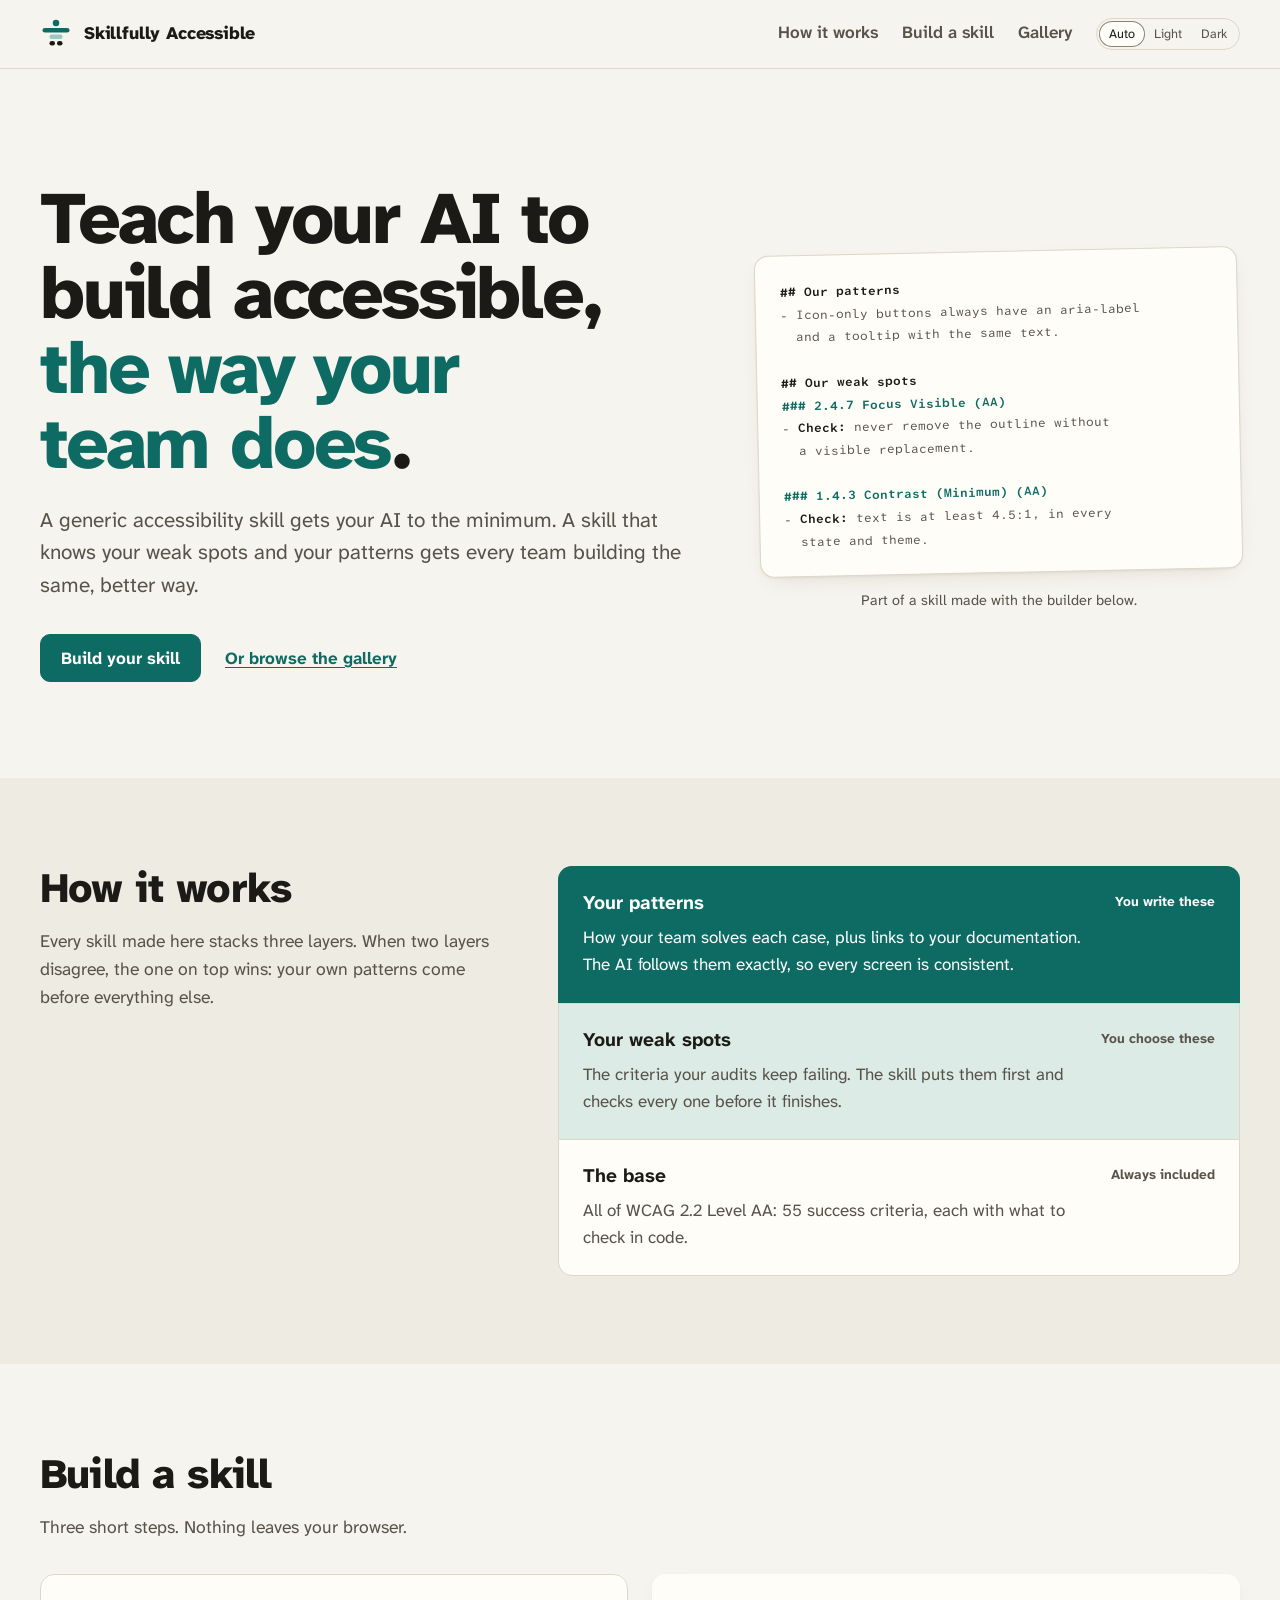
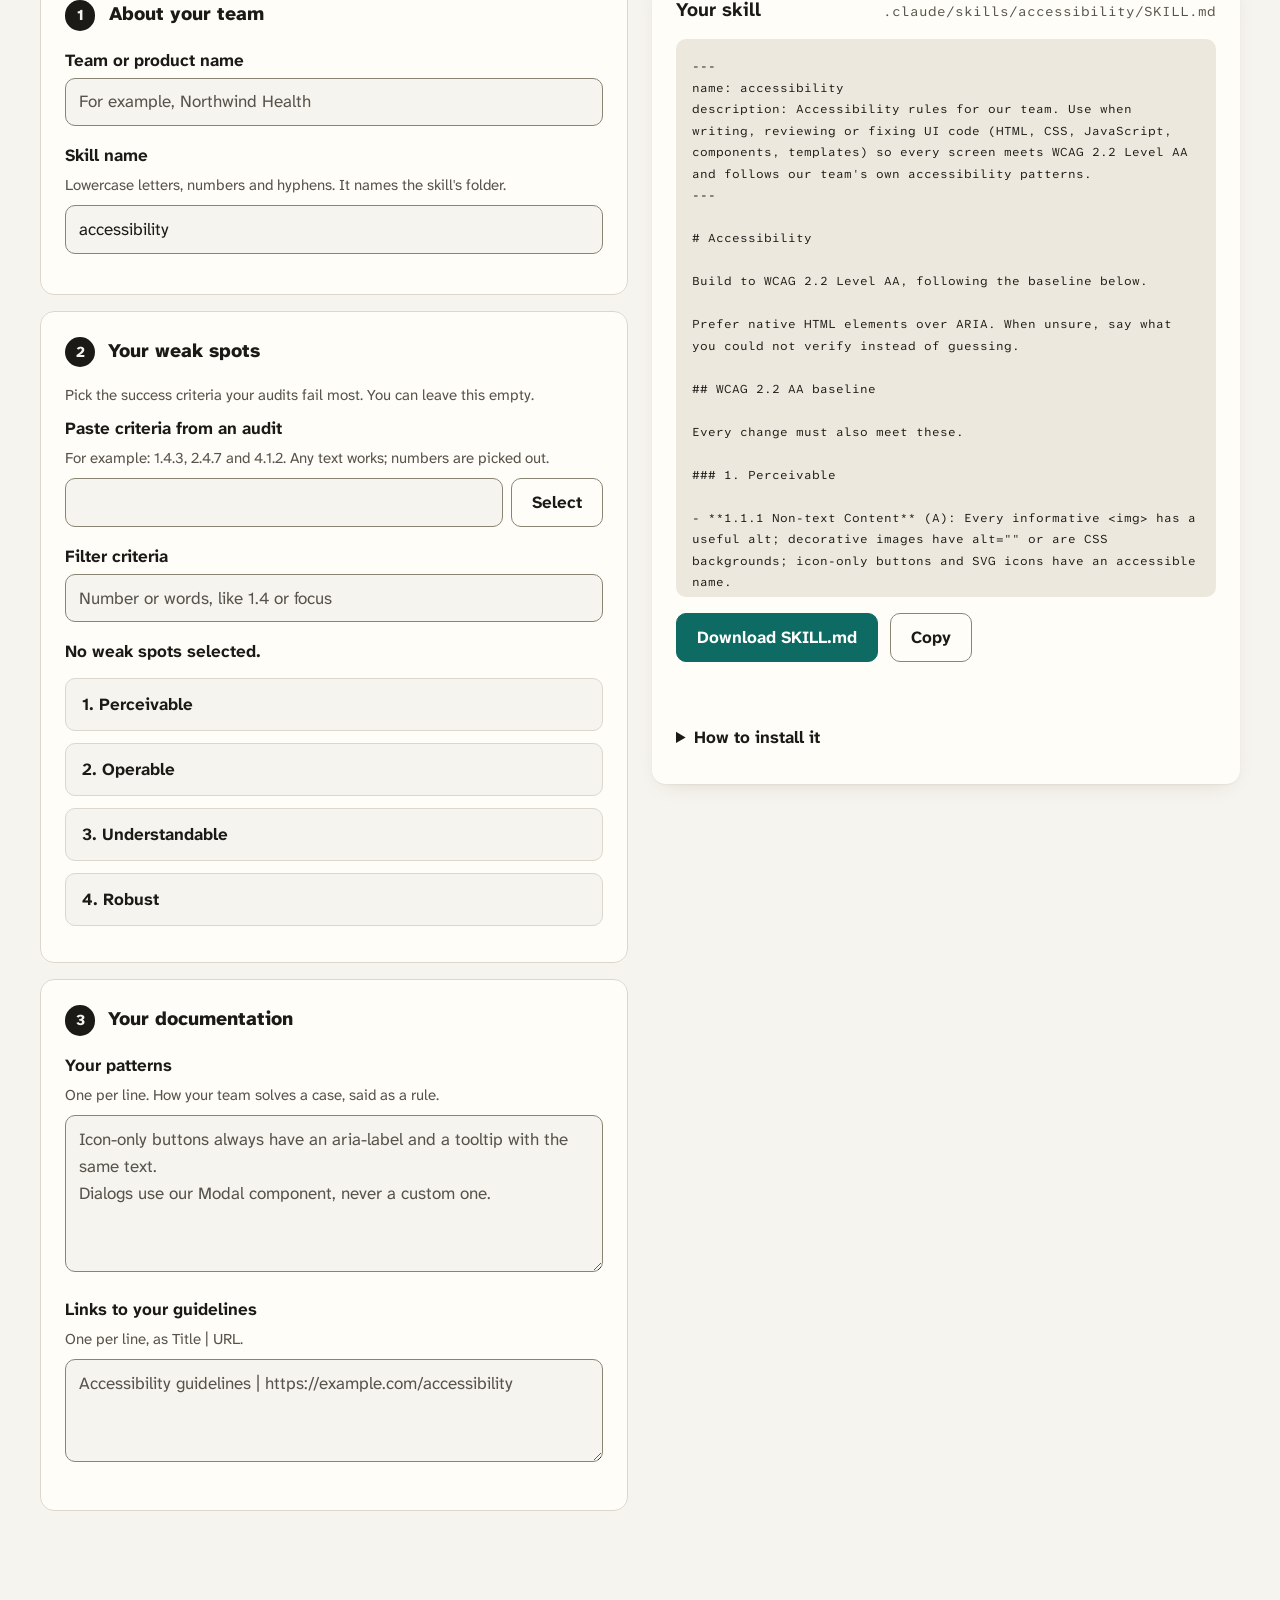
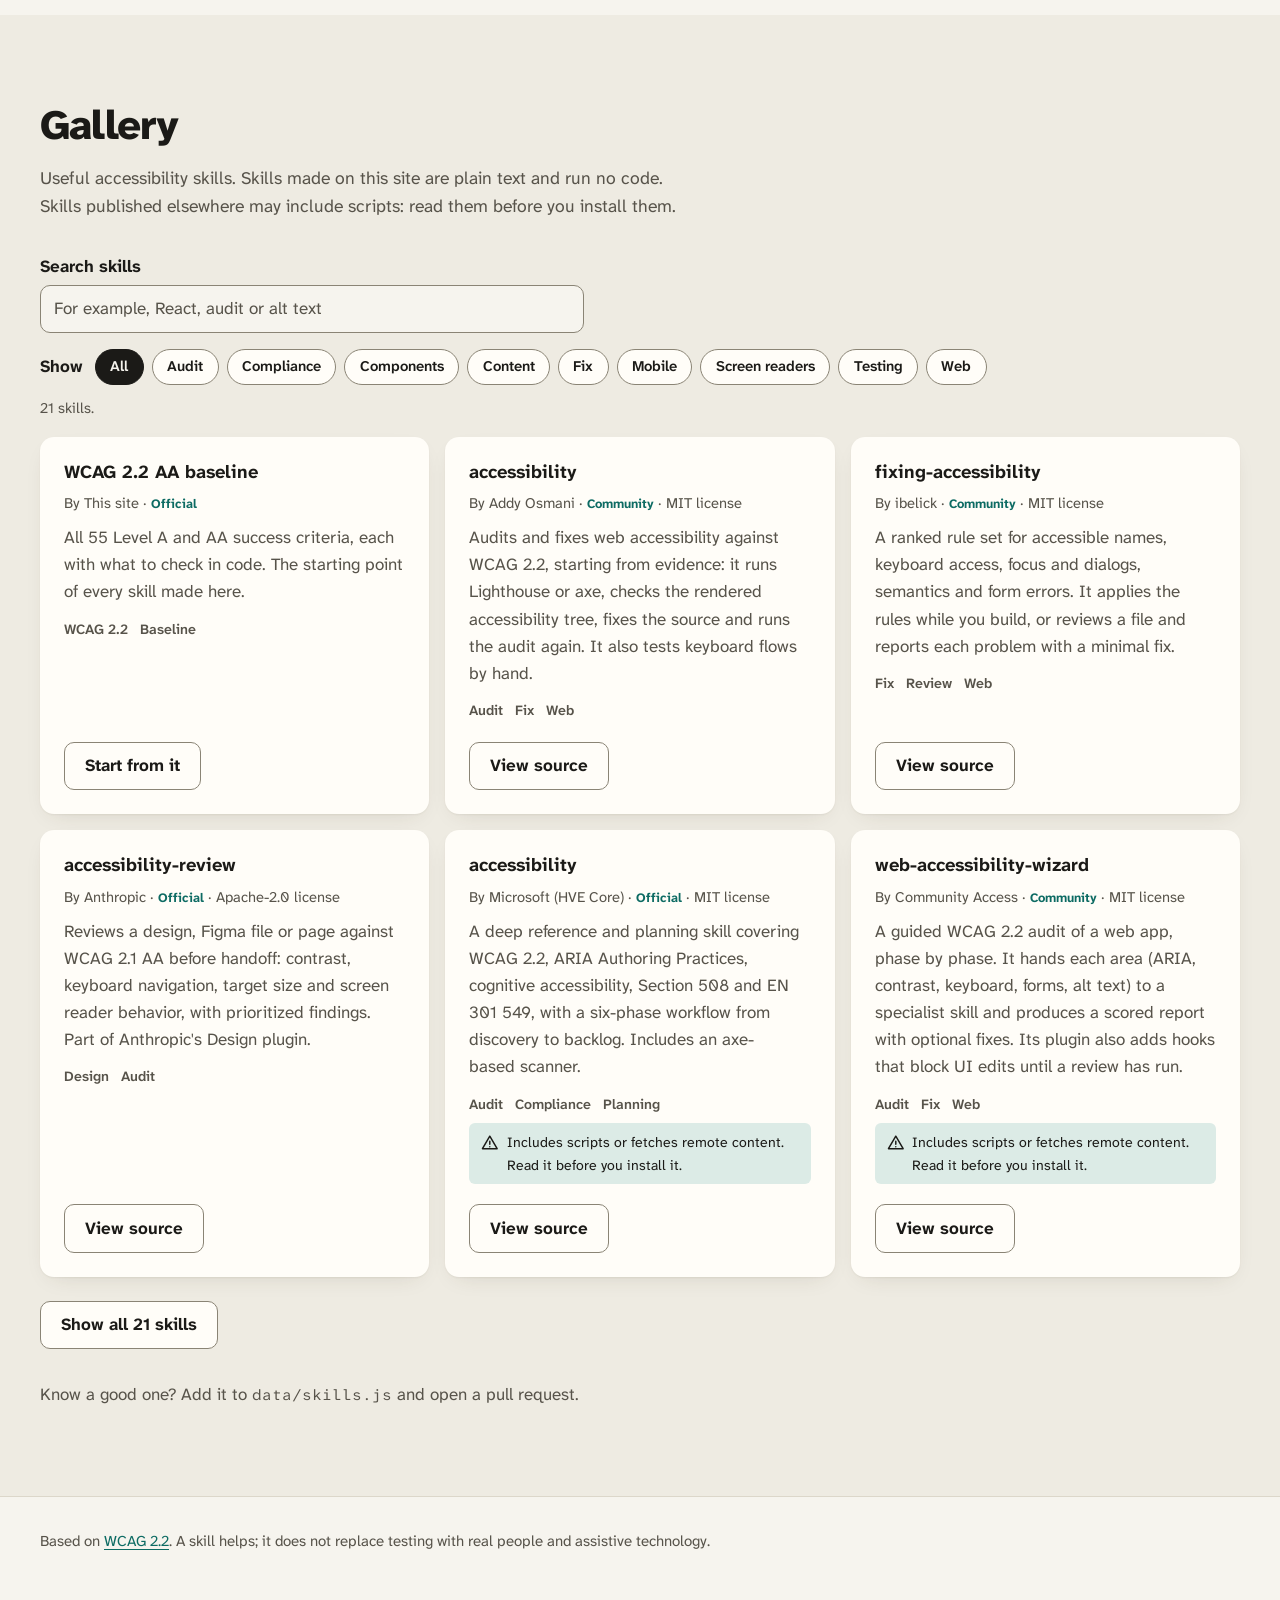
==== commit 52e425e5: "Name the site Skillfully Accessible" ====
--- a/index.html
+++ b/index.html
@@ -3,9 +3,9 @@
 <head>
 	<meta charset="utf-8">
 	<meta name="viewport" content="width=device-width, initial-scale=1">
-	<title>Accessibility Skills · Skills for your AI</title>
+	<title>Skillfully Accessible · Accessibility skills for your AI</title>
 	<meta name="description" content="Share accessibility skills for AI coding assistants, and build your own from WCAG 2.2, your weak spots and your documentation.">
-	<meta property="og:title" content="Accessibility Skills">
+	<meta property="og:title" content="Skillfully Accessible">
 	<meta property="og:description" content="Build an accessibility skill for your AI from WCAG 2.2, your weak spots and your own patterns.">
 	<meta property="og:type" content="website">
 	<meta name="theme-color" content="#f6f4ee" media="(prefers-color-scheme: light)">
@@ -33,9 +33,9 @@
 
 	<header class="site-header">
 		<div class="wrap header-row">
-			<a class="brand" href="#top" aria-label="Accessibility Skills, home">
+			<a class="brand" href="#top" aria-label="Skillfully Accessible, home">
 				<svg viewBox="0 0 64 64" aria-hidden="true" focusable="false"><circle class="logo-a" cx="32" cy="10" r="6.5"/><rect class="logo-a" x="5" y="20" width="54" height="9" rx="4.5"/><rect class="logo-b" x="19" y="33" width="26" height="9" rx="4.5"/><rect class="logo-ink" x="19" y="46" width="11" height="9" rx="4.5"/><rect class="logo-ink" x="34" y="46" width="11" height="9" rx="4.5"/></svg>
-				<span>Accessibility Skills</span>
+				<span>Skillfully Accessible</span>
 			</a>
 			<div class="header-tools">
 				<nav aria-label="Main">
--- a/styles.css
+++ b/styles.css
@@ -1,4 +1,4 @@
-/* Accessibility Skills. Warm paper and ink with one teal accent; Atkinson Hyperlegible, the
+/* Skillfully Accessible. Warm paper and ink with one teal accent; Atkinson Hyperlegible, the
    typeface the Braille Institute designed for readers with low vision. */
 
 :root {
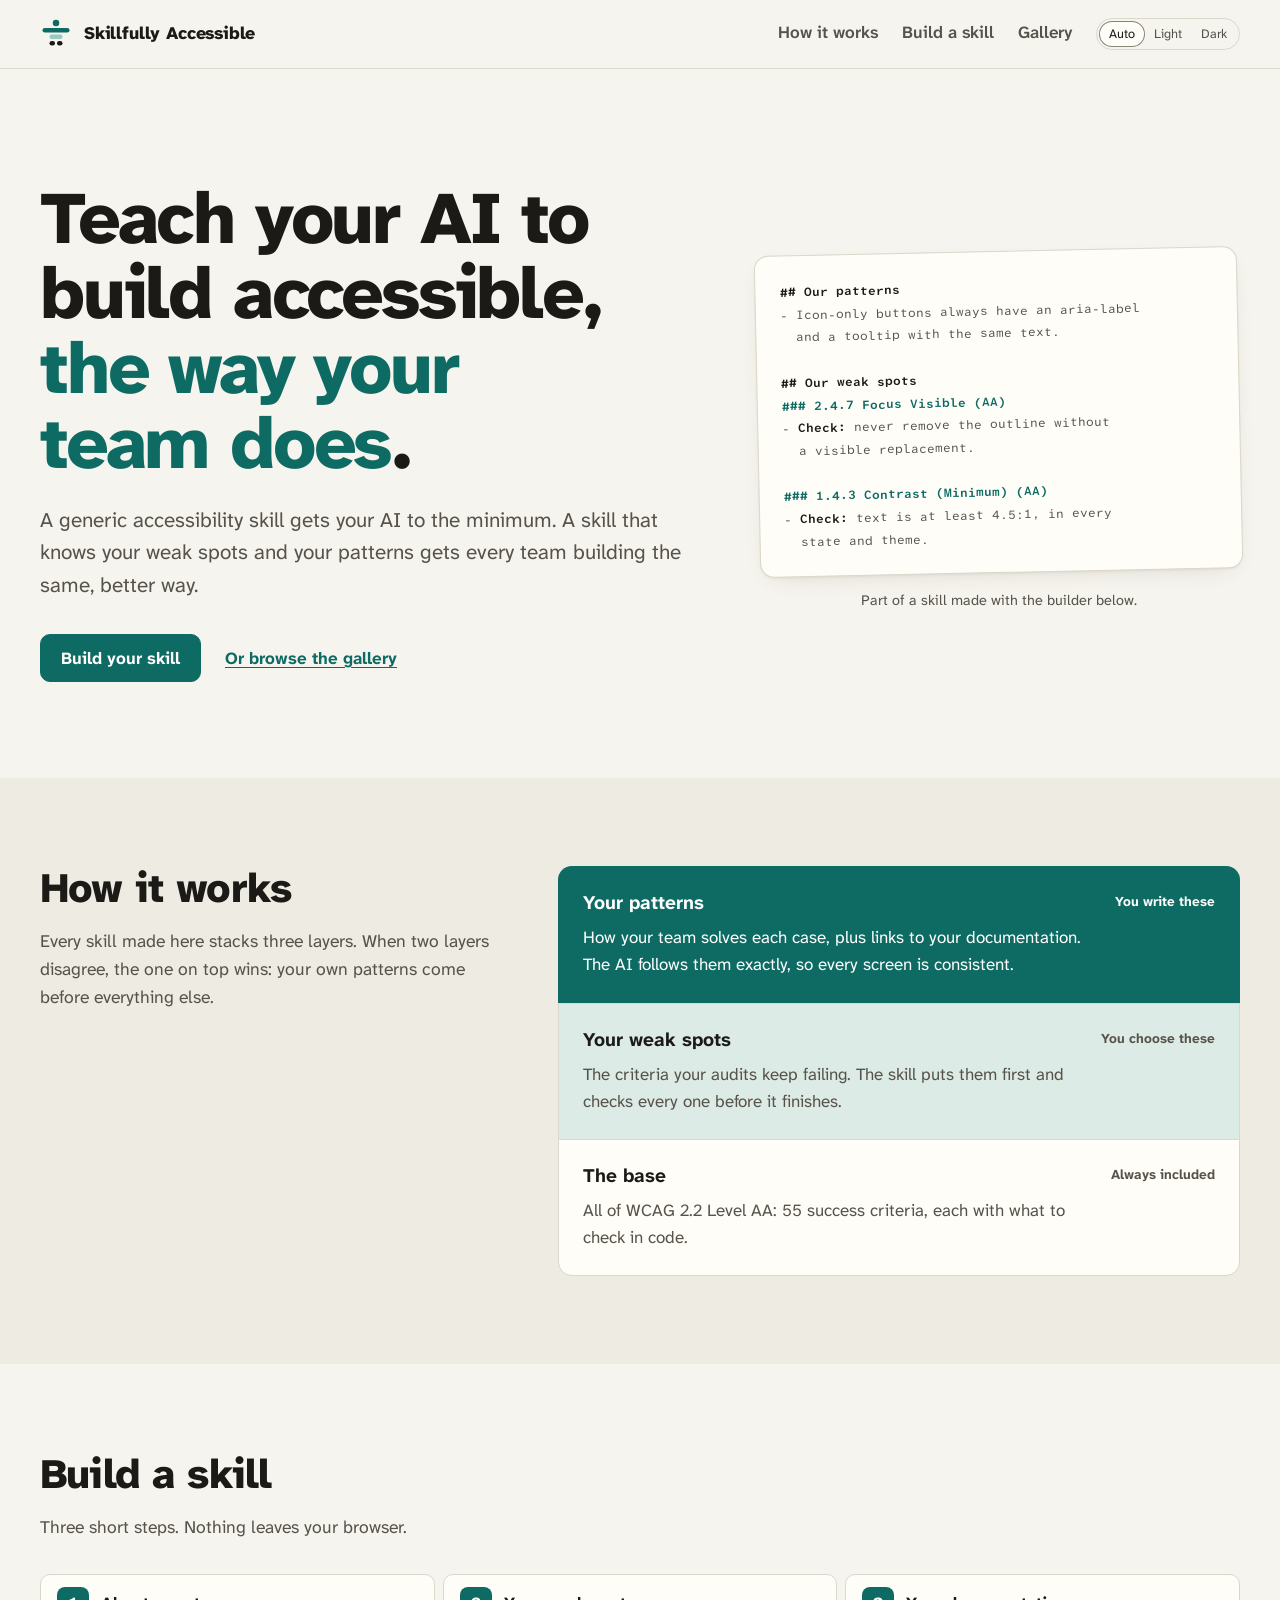
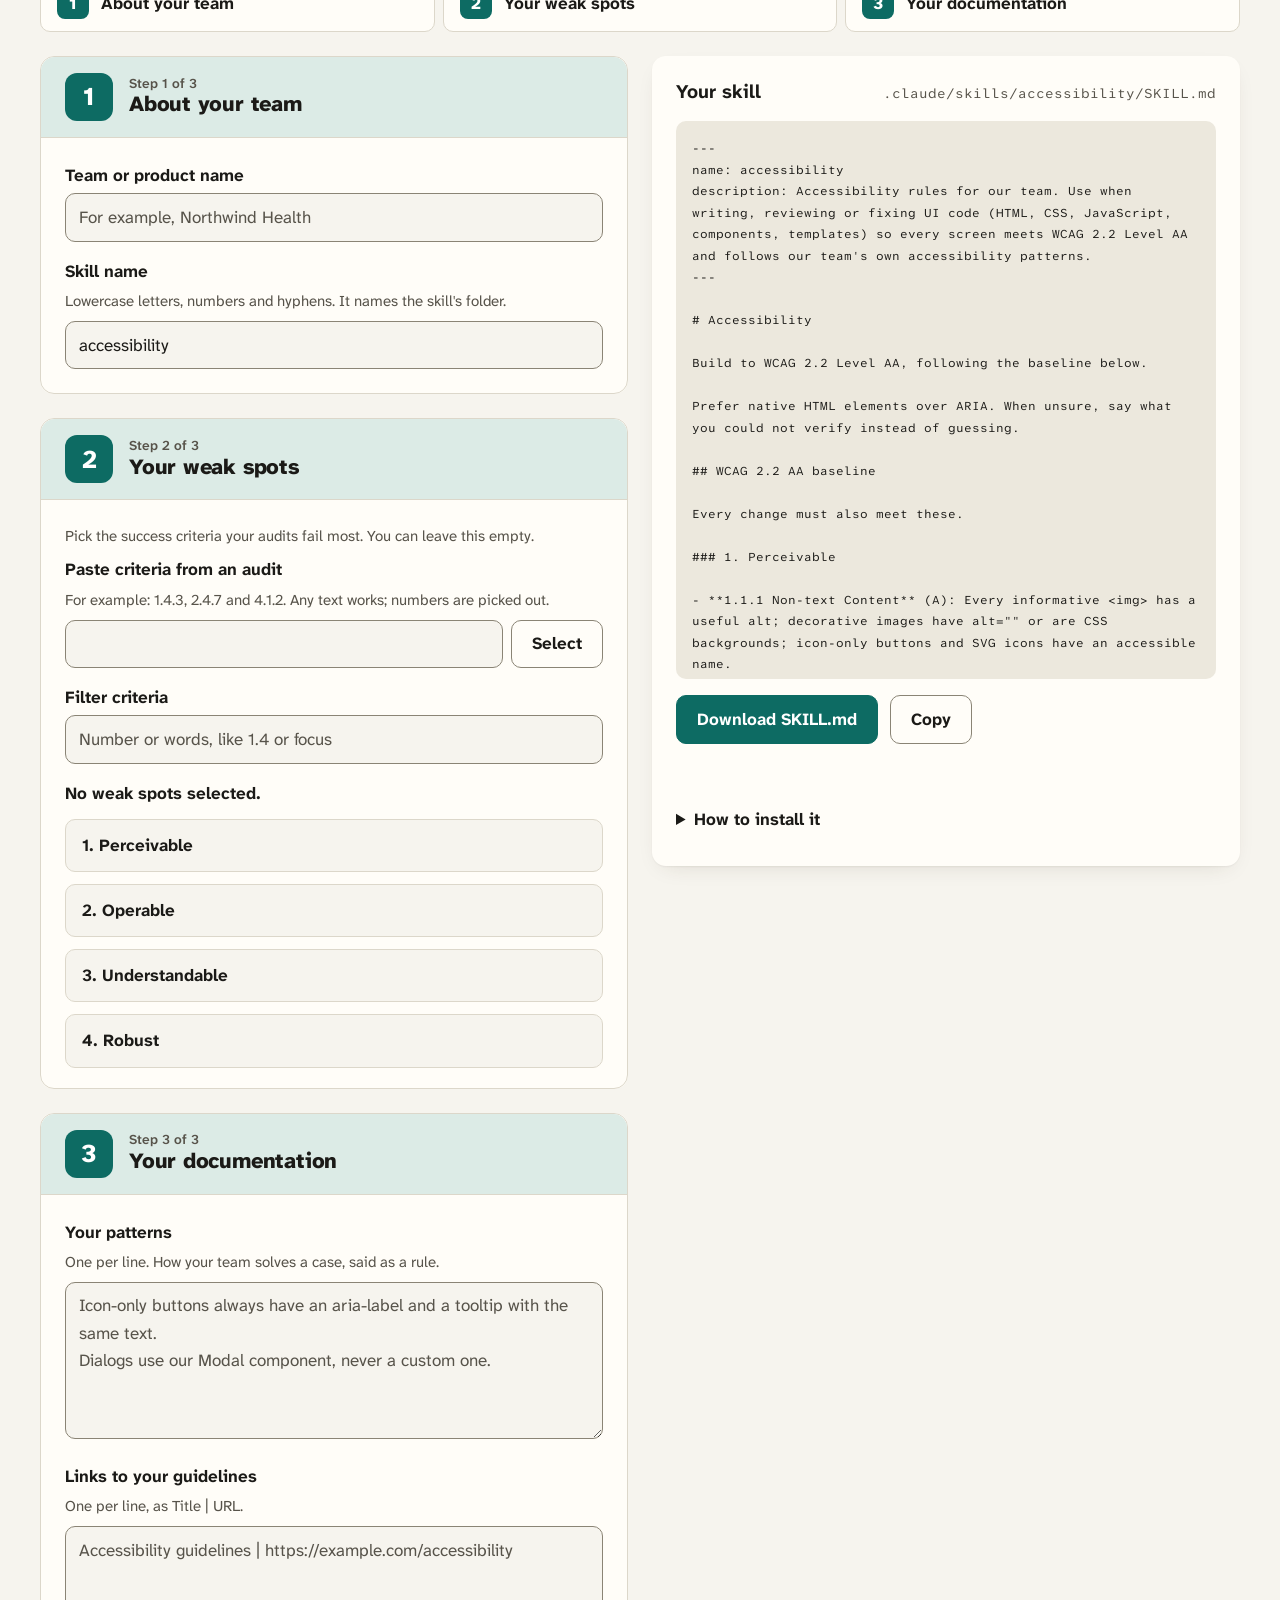
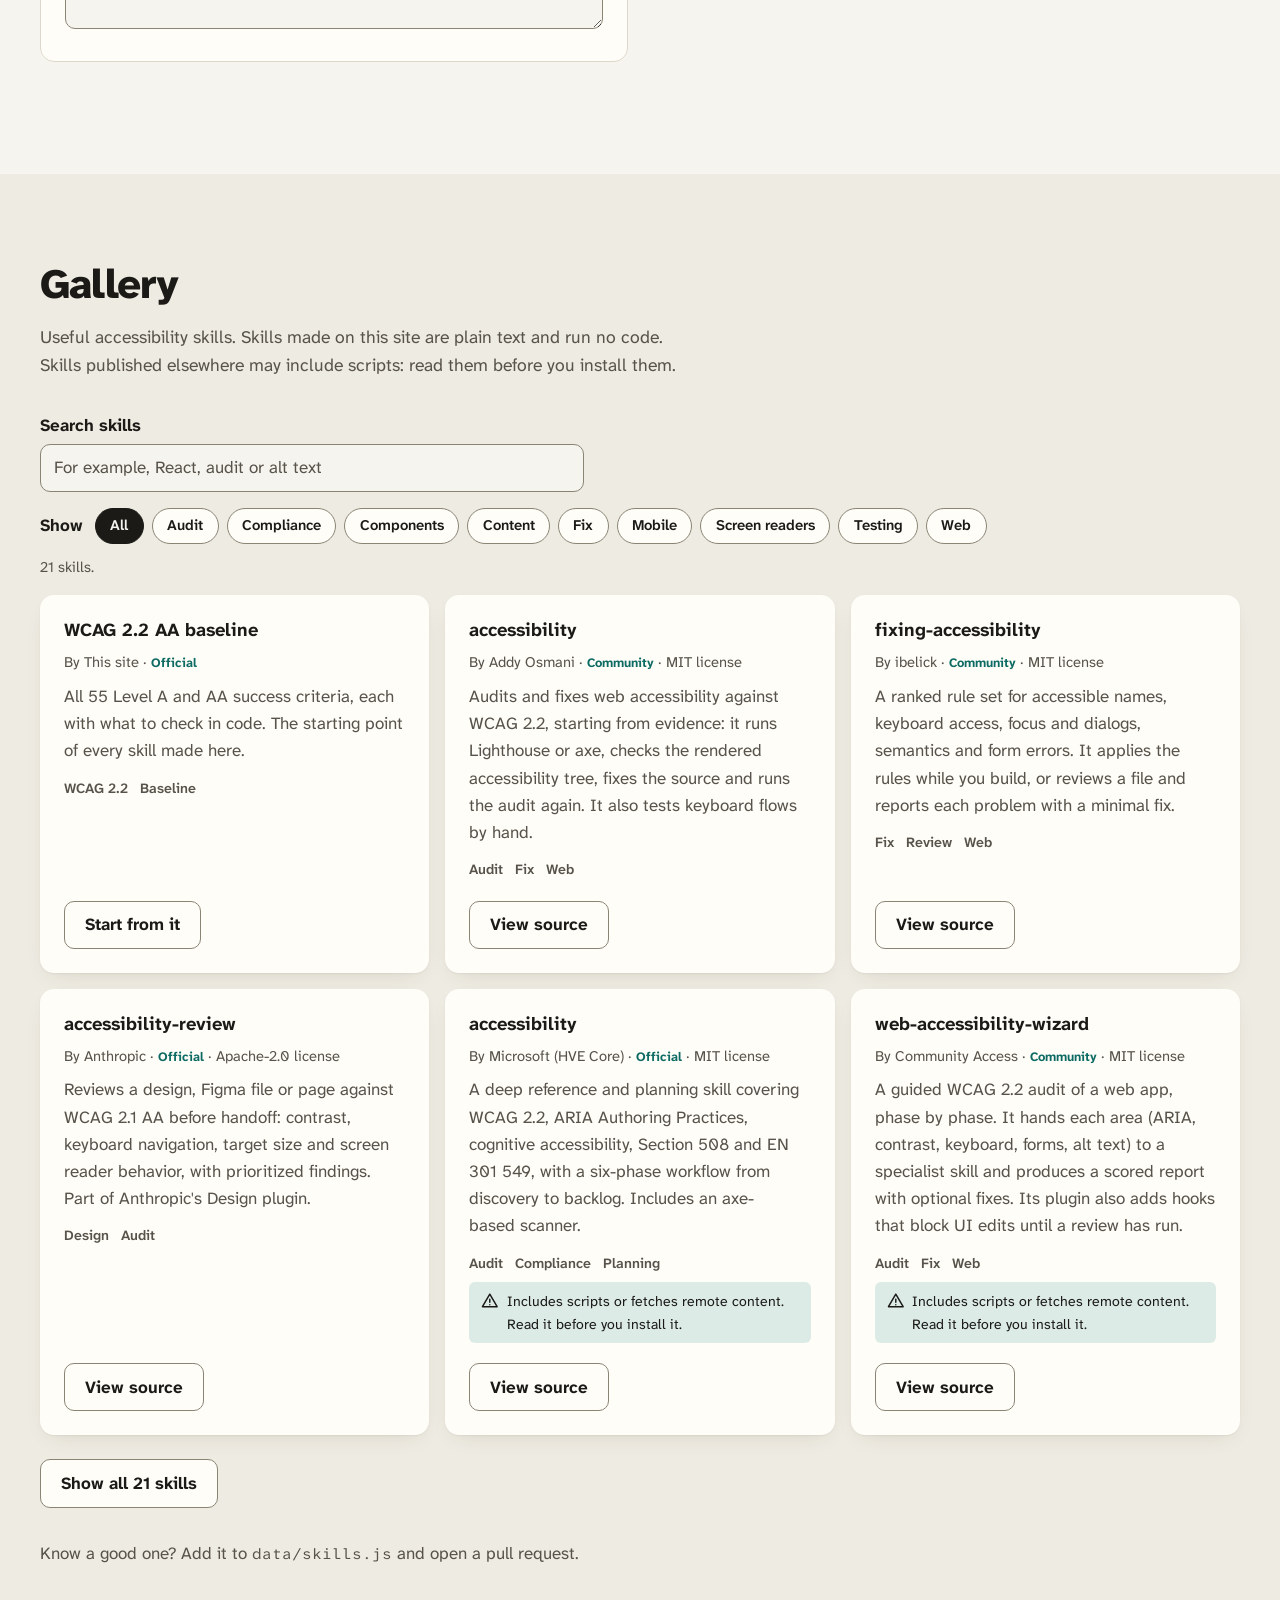
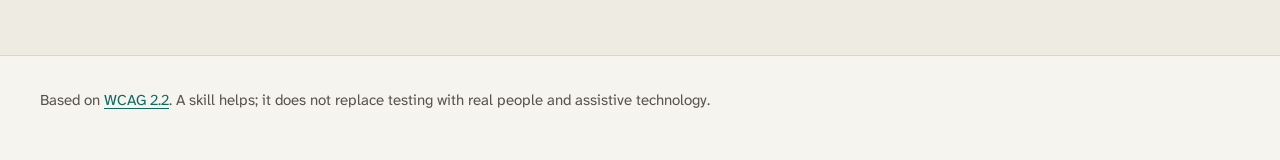
==== commit 83d34f76: "Make the three builder steps stand out" ====
--- a/index.html
+++ b/index.html
@@ -114,11 +114,16 @@
 			<div class="wrap">
 				<h2 id="build-title" tabindex="-1">Build a skill</h2>
 				<p class="section-lead">Three short steps. Nothing leaves your browser.</p>
+				<ol class="stepper" aria-label="Steps">
+					<li><a href="#step-1"><span class="stepper-n" aria-hidden="true">1</span>About your team</a></li>
+					<li><a href="#step-2"><span class="stepper-n" aria-hidden="true">2</span>Your weak spots</a></li>
+					<li><a href="#step-3"><span class="stepper-n" aria-hidden="true">3</span>Your documentation</a></li>
+				</ol>
 
 				<div class="builder">
 					<form id="builder" novalidate>
-						<fieldset class="step">
-							<legend><span class="step-n">1</span> About your team</legend>
+						<fieldset class="step" id="step-1">
+							<legend><span class="step-n" aria-hidden="true">1</span><span class="step-title"><span class="step-of">Step 1 of 3</span> About your team</span></legend>
 							<div class="field">
 								<label for="team">Team or product name</label>
 								<input id="team" name="team" type="text" autocomplete="organization" placeholder="For example, Northwind Health">
@@ -130,8 +135,8 @@
 							</div>
 						</fieldset>
 
-						<fieldset class="step">
-							<legend><span class="step-n">2</span> Your weak spots</legend>
+						<fieldset class="step" id="step-2">
+							<legend><span class="step-n" aria-hidden="true">2</span><span class="step-title"><span class="step-of">Step 2 of 3</span> Your weak spots</span></legend>
 							<p class="hint">Pick the success criteria your audits fail most. You can leave this empty.</p>
 							<div class="field">
 								<label for="paste">Paste criteria from an audit</label>
@@ -149,8 +154,8 @@
 							<div id="criteria"></div>
 						</fieldset>
 
-						<fieldset class="step">
-							<legend><span class="step-n">3</span> Your documentation</legend>
+						<fieldset class="step" id="step-3">
+							<legend><span class="step-n" aria-hidden="true">3</span><span class="step-title"><span class="step-of">Step 3 of 3</span> Your documentation</span></legend>
 							<div class="field">
 								<label for="patterns">Your patterns</label>
 								<p class="hint" id="patterns-hint">One per line. How your team solves a case, said as a rule.</p>
--- a/styles.css
+++ b/styles.css
@@ -385,10 +385,64 @@
 	.builder { grid-template-columns: minmax(0, 1fr); }
 }
 
-.step { margin: 0 0 var(--space-4); padding: var(--space-6); border: 1px solid var(--line); border-radius: var(--radius); background: var(--surface); }
-.step legend { float: left; width: 100%; margin-bottom: var(--space-4); padding: 0; font-size: 1.2rem; font-weight: 800; }
+.step { margin: 0 0 var(--space-6); padding: 0 var(--space-6) var(--space-2); overflow: hidden; border: 1px solid var(--line); border-radius: var(--radius); background: var(--surface); }
+
+/* Each step opens with a band: a large number and the step's name, so the three read as a
+   sequence at a glance. */
+
+.step legend {
+	float: left;
+	display: flex;
+	gap: var(--space-4);
+	align-items: center;
+	width: calc(100% + 2 * var(--space-6));
+	margin: 0 calc(-1 * var(--space-6)) var(--space-6);
+	padding: var(--space-4) var(--space-6);
+	border-bottom: 1px solid var(--line);
+	background: var(--accent-soft);
+}
 .step legend + * { clear: both; }
-.step-n { display: inline-grid; place-items: center; width: 1.9rem; height: 1.9rem; margin-right: var(--space-2); border-radius: 50%; background: var(--ink); color: var(--bg); font-size: 0.95rem; font-weight: 800; }
+.step-n {
+	display: grid;
+	flex: none;
+	place-items: center;
+	width: 3rem;
+	height: 3rem;
+	border-radius: 12px;
+	background: var(--accent);
+	color: var(--accent-ink);
+	font-size: 1.6rem;
+	font-weight: 800;
+	line-height: 1;
+}
+.step-title { display: grid; font-size: 1.35rem; font-weight: 800; line-height: 1.2; letter-spacing: -0.01em; }
+.step-of { color: var(--muted); font-size: 0.85rem; font-weight: 600; letter-spacing: 0; }
+
+/* The steps at the top of the builder: where you are going, and a shortcut to each. */
+
+.stepper { display: grid; grid-template-columns: repeat(3, minmax(0, 1fr)); gap: var(--space-2); margin: 0 0 var(--space-6); padding: 0; list-style: none; counter-reset: none; }
+.stepper a {
+	display: flex;
+	gap: var(--space-3);
+	align-items: center;
+	height: 100%;
+	padding: var(--space-3) var(--space-4);
+	border: 1px solid var(--line);
+	border-radius: 10px;
+	background: var(--surface);
+	color: var(--ink);
+	font-weight: 700;
+	text-decoration: none;
+	transition: border-color 160ms var(--ease);
+}
+.stepper a:hover { border-color: var(--accent); }
+.stepper-n { display: grid; flex: none; place-items: center; width: 2rem; height: 2rem; border-radius: 8px; background: var(--accent); color: var(--accent-ink); font-weight: 800; }
+
+/* On narrow screens the steps follow straight below, so the shortcuts would only repeat them. */
+
+@media (max-width: 640px) {
+	.stepper { display: none; }
+}
 
 .field { margin: 0 0 var(--space-4); }
 .field label { display: block; margin-bottom: var(--space-1); font-weight: 700; }
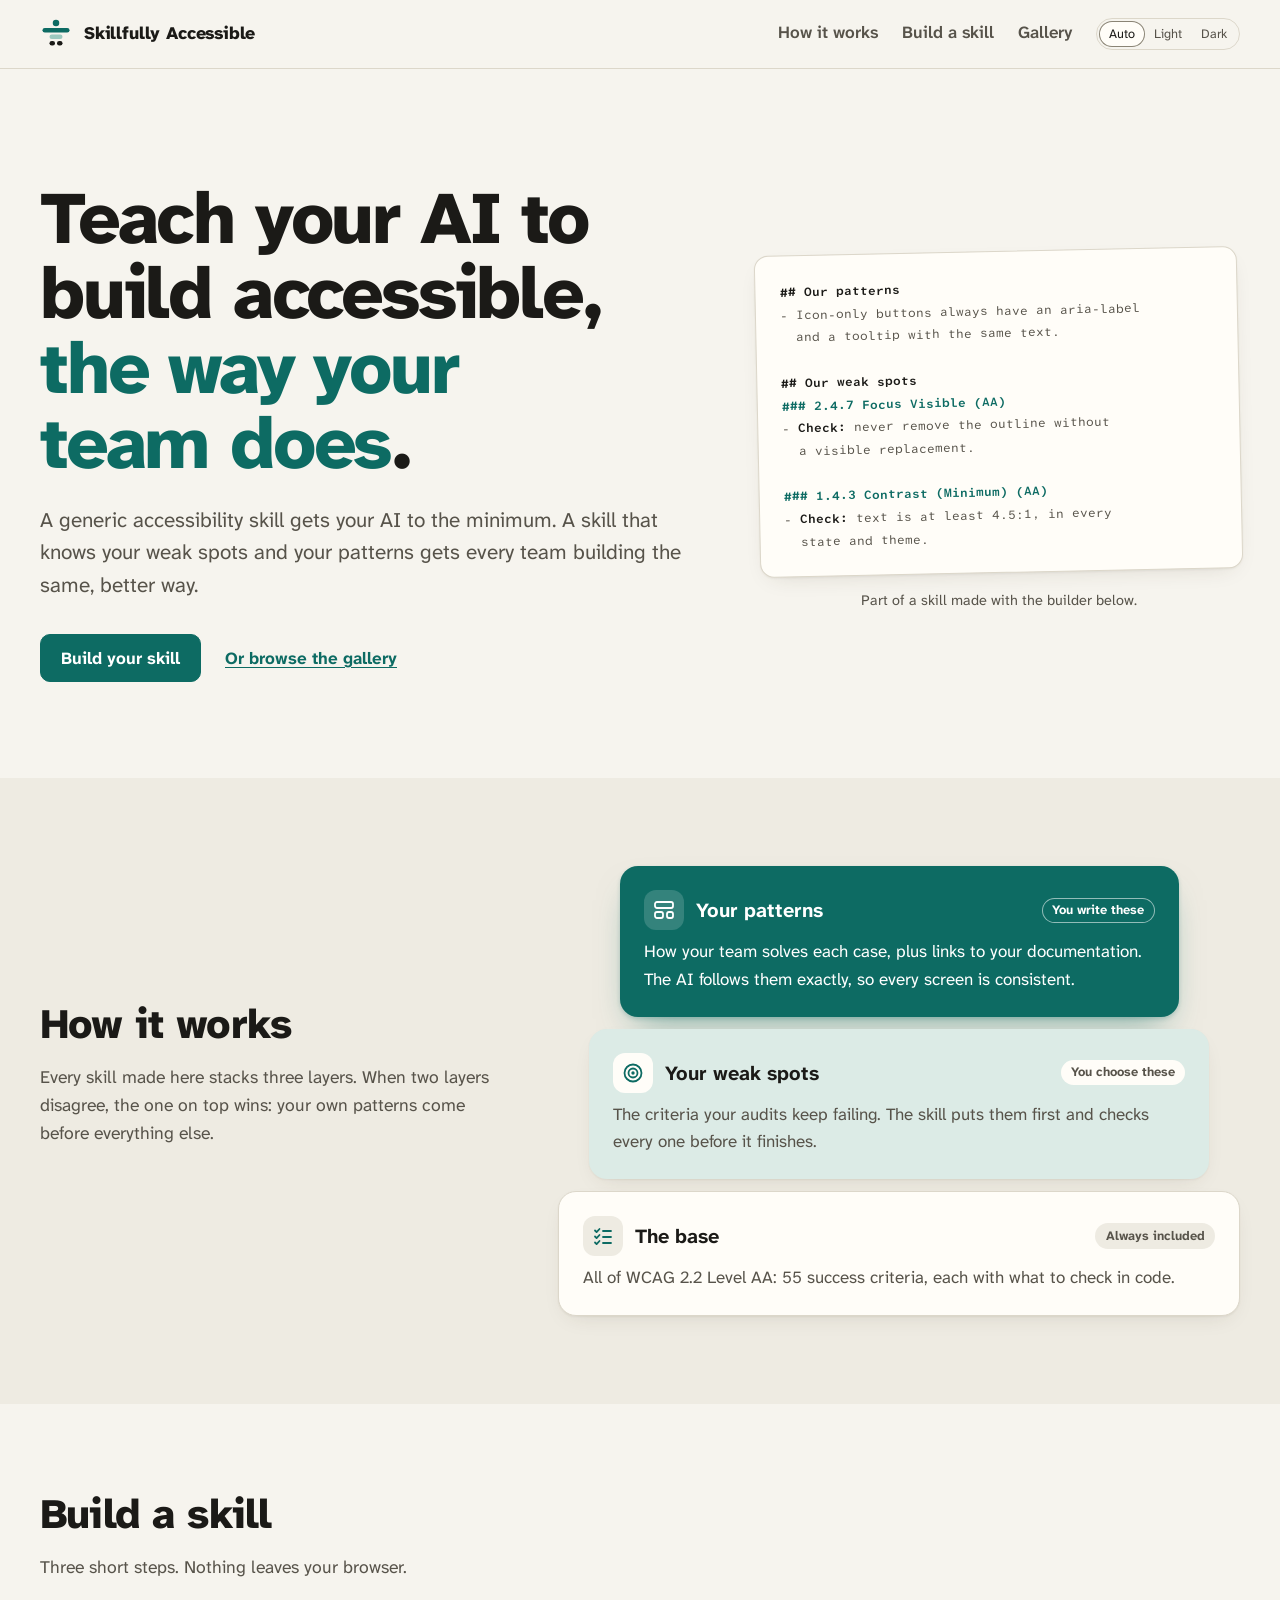
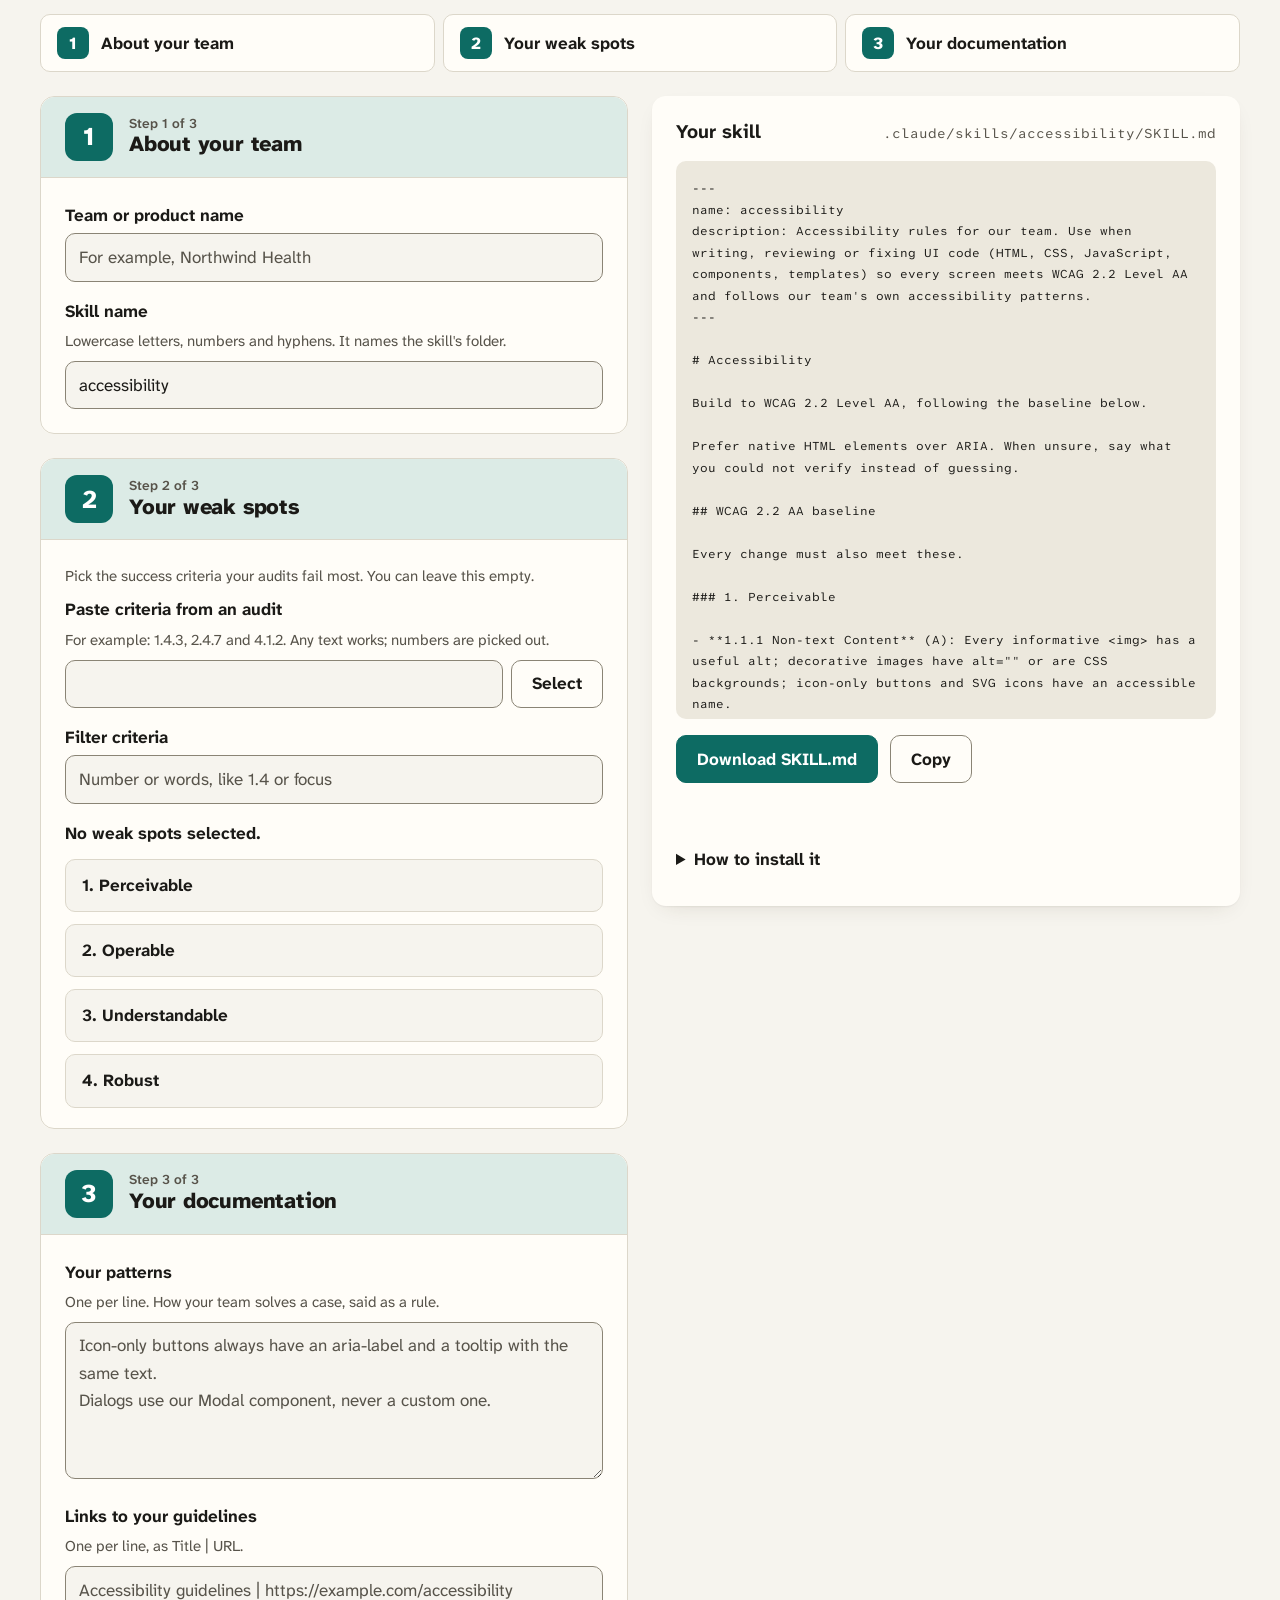
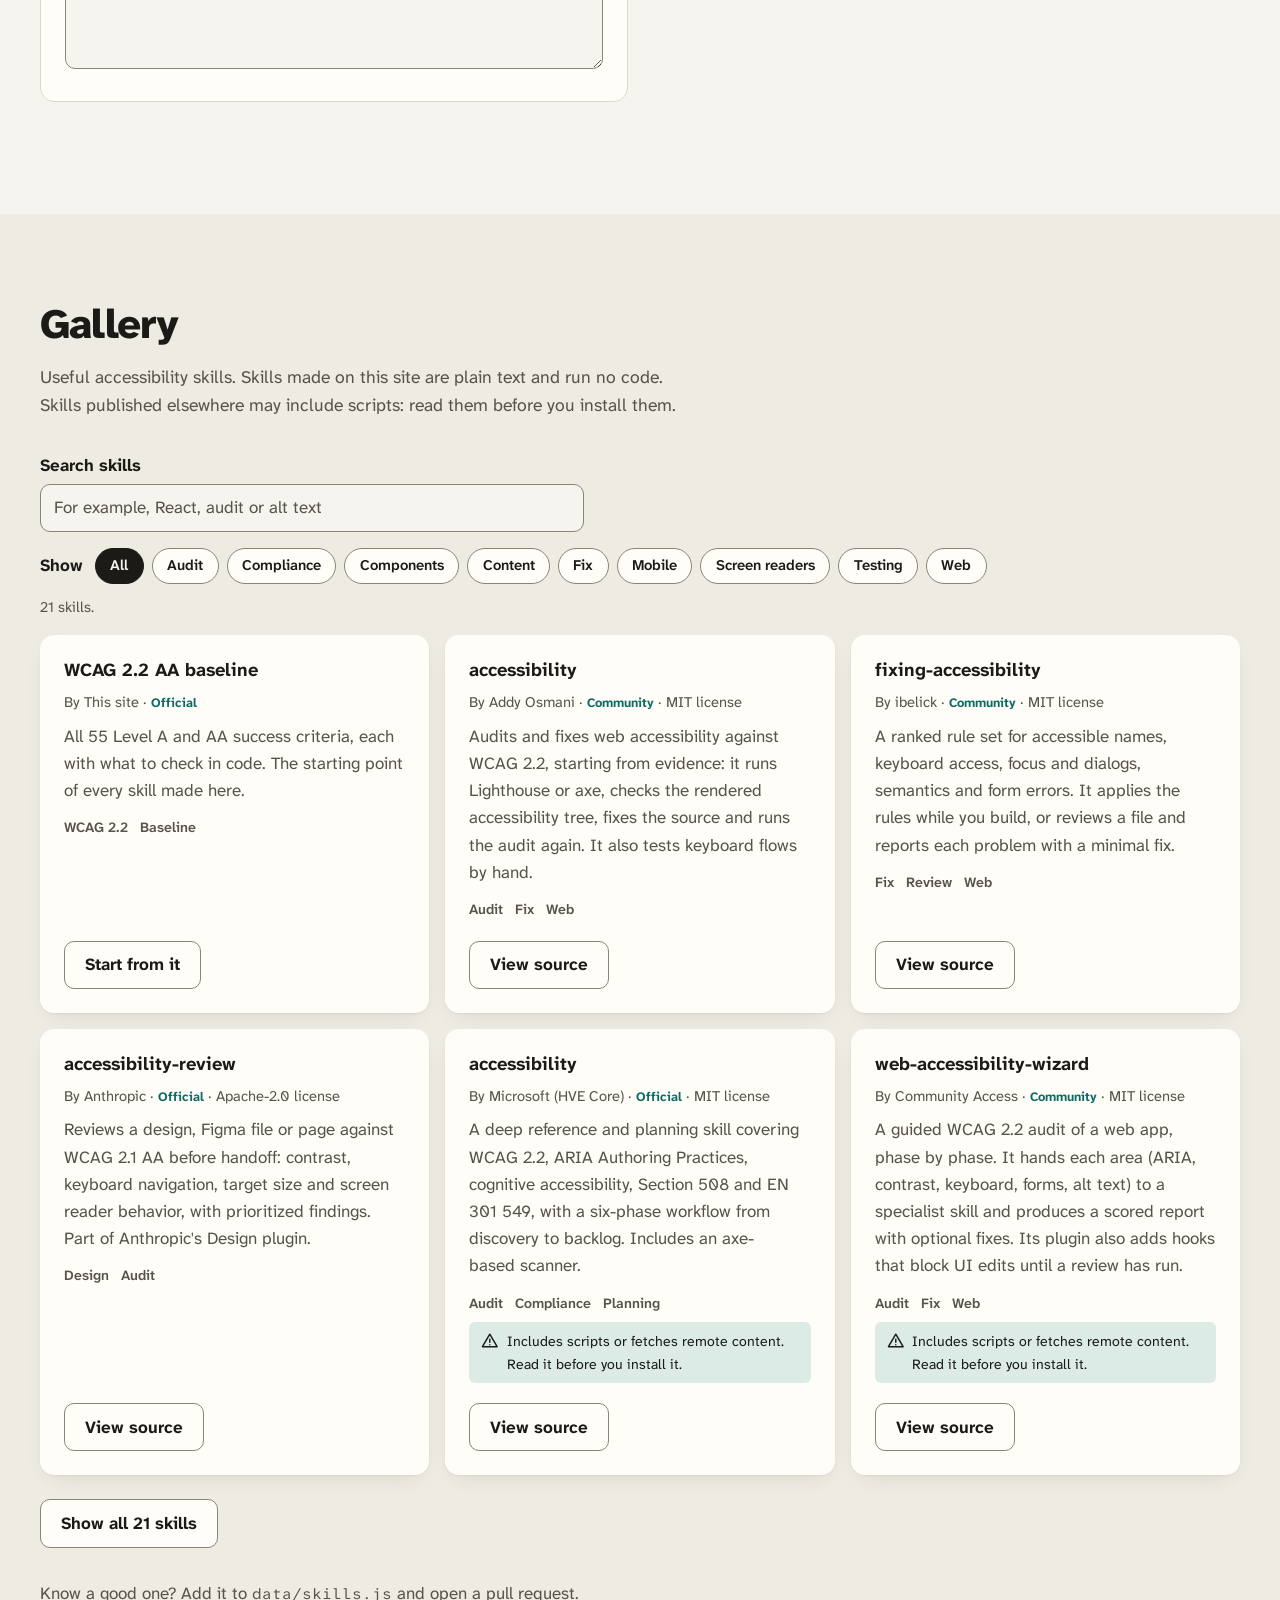
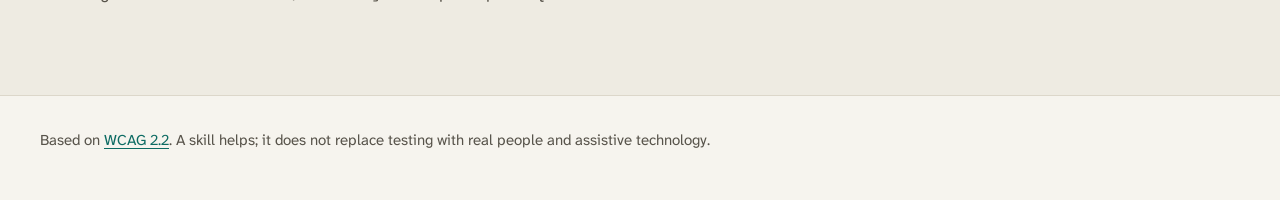
==== commit 1d7484f2: "Draw How it works as a pyramid of layers with icons" ====
--- a/index.html
+++ b/index.html
@@ -90,20 +90,17 @@
 					<p class="section-lead">Every skill made here stacks three layers. When two layers disagree, the one on top wins: your own patterns come before everything else.</p>
 				</div>
 				<ul class="stack">
-					<li class="layer-top">
-						<h3>Your patterns</h3>
+					<li class="layer layer-top">
+						<div class="layer-head"><svg class="layer-icon" viewBox="0 0 24 24" aria-hidden="true" focusable="false"><rect x="3" y="4" width="18" height="6" rx="2"/><rect x="3" y="14" width="8" height="6" rx="2"/><rect x="15" y="14" width="6" height="6" rx="2"/></svg><h3>Your patterns</h3><span class="layer-meta">You write these</span></div>
 						<p>How your team solves each case, plus links to your documentation. The AI follows them exactly, so every screen is consistent.</p>
-						<p class="layer-meta">You write these</p>
 					</li>
-					<li class="layer-mid">
-						<h3>Your weak spots</h3>
+					<li class="layer layer-mid">
+						<div class="layer-head"><svg class="layer-icon" viewBox="0 0 24 24" aria-hidden="true" focusable="false"><circle cx="12" cy="12" r="8.5"/><circle cx="12" cy="12" r="4.5"/><circle cx="12" cy="12" r="0.8" fill="currentColor"/></svg><h3>Your weak spots</h3><span class="layer-meta">You choose these</span></div>
 						<p>The criteria your audits keep failing. The skill puts them first and checks every one before it finishes.</p>
-						<p class="layer-meta">You choose these</p>
 					</li>
-					<li class="layer-base">
-						<h3>The base</h3>
+					<li class="layer layer-base">
+						<div class="layer-head"><svg class="layer-icon" viewBox="0 0 24 24" aria-hidden="true" focusable="false"><path d="M4 6.5l1.6 1.6L8.5 5"/><path d="M4 12.5l1.6 1.6 2.9-3.1"/><path d="M4 18.5l1.6 1.6 2.9-3.1"/><path d="M12 7h8M12 13h8M12 19h8"/></svg><h3>The base</h3><span class="layer-meta">Always included</span></div>
 						<p>All of WCAG 2.2 Level AA: 55 success criteria, each with what to check in code.</p>
-						<p class="layer-meta">Always included</p>
 					</li>
 				</ul>
 			</div>
--- a/styles.css
+++ b/styles.css
@@ -295,34 +295,56 @@
 
 /* How it works: the three layers drawn as a stack, top layer first. */
 
-.how-grid { display: grid; grid-template-columns: minmax(0, 0.8fr) minmax(0, 1.2fr); gap: clamp(2rem, 5vw, 5rem); align-items: start; }
+.how-grid { display: grid; grid-template-columns: minmax(0, 0.8fr) minmax(0, 1.2fr); gap: clamp(2rem, 5vw, 5rem); align-items: center; }
 
 @media (max-width: 900px) {
 	.how-grid { grid-template-columns: minmax(0, 1fr); }
 }
 
-.stack { display: grid; margin: 0; padding: 0; list-style: none; }
-.stack li {
-	display: grid;
-	grid-template-columns: minmax(0, 1fr) auto;
-	gap: var(--space-2) var(--space-6);
+.stack { position: relative; display: grid; gap: var(--space-3); margin: 0; padding: 0; list-style: none; }
+
+/* The three layers form a pyramid: the narrowest, your own patterns, on top; the widest, the
+   WCAG base, underneath holding the rest. */
+
+.layer {
+	position: relative;
+	justify-self: center;
+	width: 100%;
 	padding: var(--space-6);
-	border: 1px solid var(--line);
-	border-bottom: 0;
-	background: var(--surface);
-}
-.stack li:first-child { border-radius: var(--radius) var(--radius) 0 0; }
-.stack li:last-child { border-bottom: 1px solid var(--line); border-radius: 0 0 var(--radius) var(--radius); }
-.stack h3, .stack p { grid-column: 1; }
-.stack p { margin: 0; color: var(--muted); }
-.stack .layer-meta { grid-column: 2; grid-row: 1; font-size: 0.85rem; font-weight: 700; white-space: nowrap; }
-.stack .layer-top { border-color: var(--accent); background: var(--accent); }
-.stack .layer-top, .stack .layer-top p { color: var(--accent-ink); }
-.stack .layer-mid { background: var(--accent-soft); }
-
-@media (max-width: 520px) {
-	.stack li { grid-template-columns: minmax(0, 1fr); }
-	.stack .layer-meta { grid-column: 1; grid-row: auto; }
+	border-radius: 18px;
+	background: var(--surface);
+	box-shadow: var(--shadow);
+}
+.layer-top { width: 82%; background: var(--accent); color: var(--accent-ink); box-shadow: 0 2px 4px rgb(13 107 99 / 0.2), 0 18px 36px -16px rgb(13 107 99 / 0.55); }
+.layer-mid { width: 91%; background: var(--accent-soft); }
+.layer-base { border: 1px solid var(--line); }
+
+.layer-head { display: flex; flex-wrap: wrap; gap: var(--space-2) var(--space-3); align-items: center; margin-bottom: var(--space-2); }
+.layer-head h3 { flex: 1; font-size: 1.25rem; }
+.layer-icon {
+	flex: none;
+	width: 2.5rem;
+	height: 2.5rem;
+	padding: 0.5rem;
+	border-radius: 12px;
+	background: var(--surface);
+	color: var(--accent);
+	fill: none;
+	stroke: currentColor;
+	stroke-width: 1.8;
+	stroke-linecap: round;
+	stroke-linejoin: round;
+}
+.layer-top .layer-icon { background: color-mix(in srgb, var(--accent-ink) 16%, transparent); color: var(--accent-ink); }
+.layer-base .layer-icon { background: var(--band); }
+.layer-meta { padding: 0.15rem 0.65rem; border-radius: 999px; background: var(--surface); color: var(--muted); font-size: 0.8rem; font-weight: 700; white-space: nowrap; }
+.layer-top .layer-meta { background: transparent; box-shadow: inset 0 0 0 1px color-mix(in srgb, var(--accent-ink) 55%, transparent); color: var(--accent-ink); }
+.layer-base .layer-meta { background: var(--band); }
+.layer p { margin: 0; color: var(--muted); }
+.layer-top p { color: var(--accent-ink); }
+
+@media (max-width: 640px) {
+	.layer-top, .layer-mid { width: 100%; }
 }
 
 /* ---------------------------------------------------------------- gallery */
